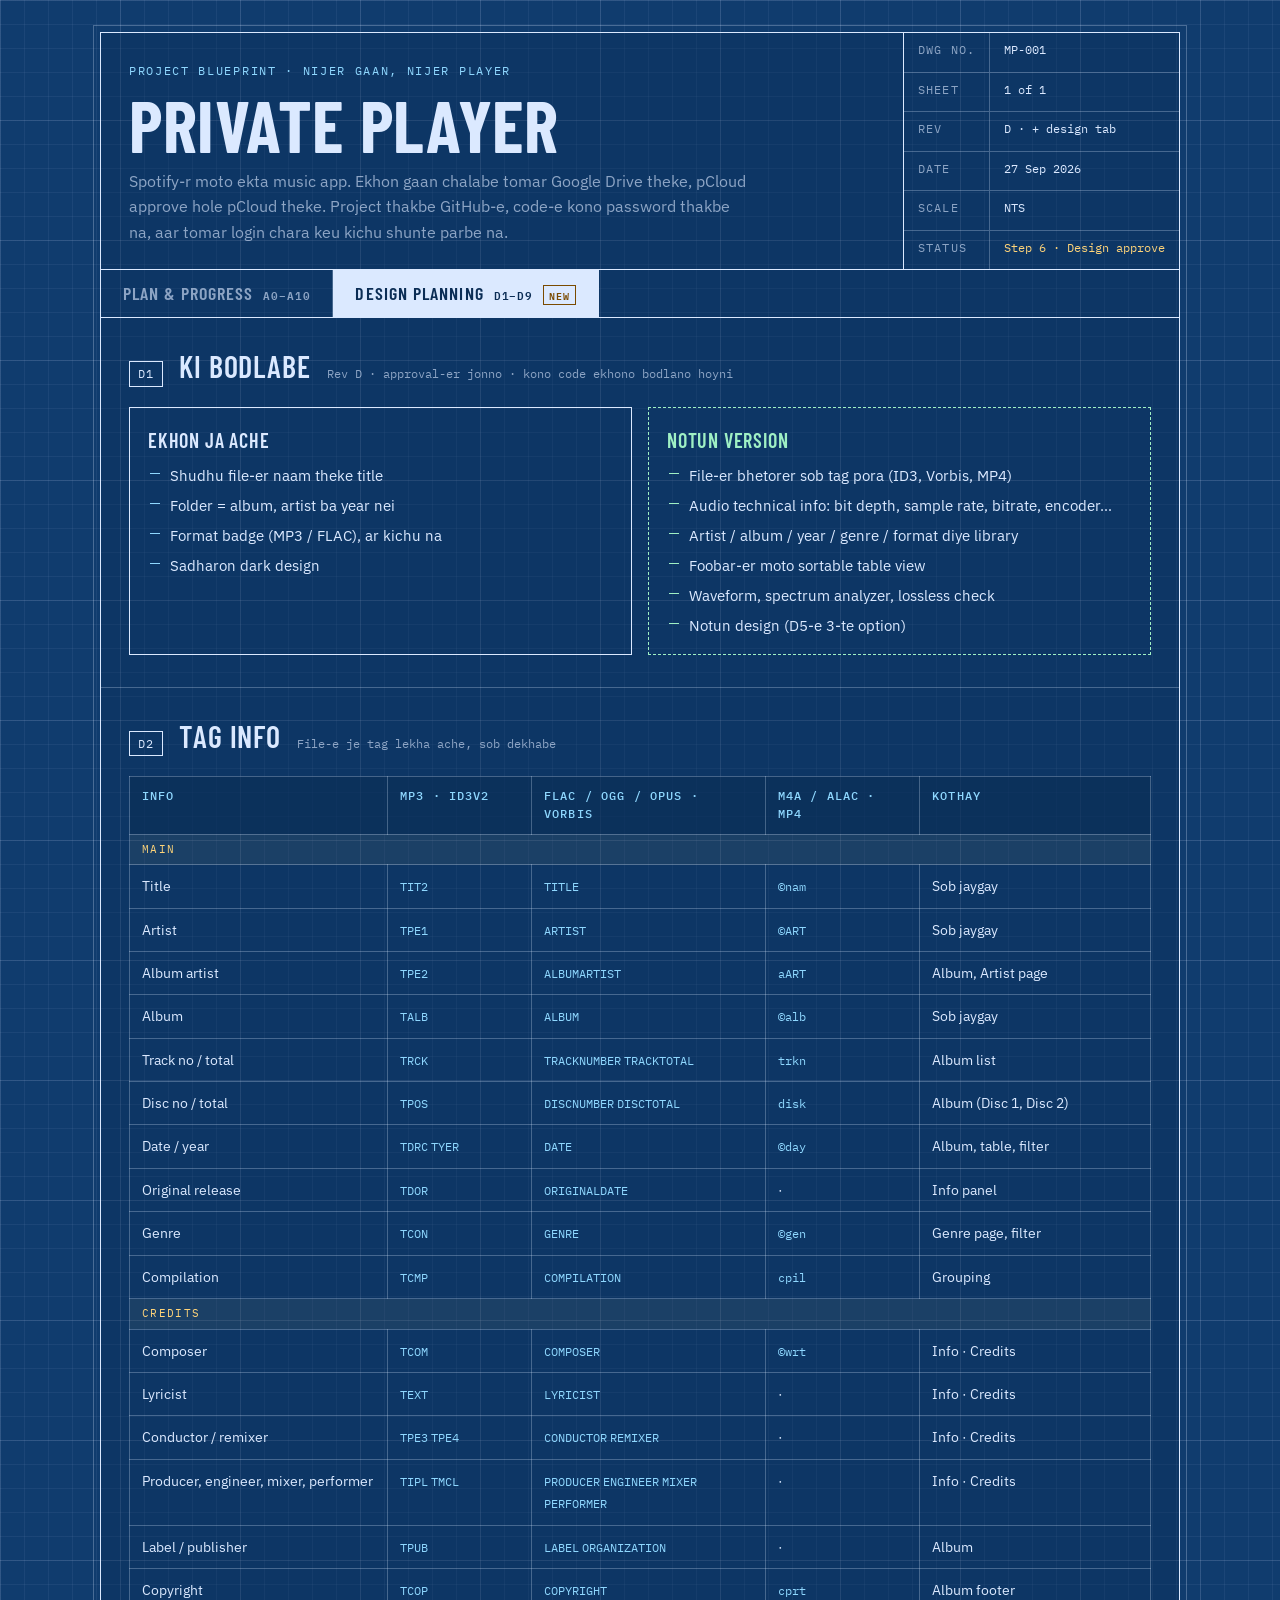
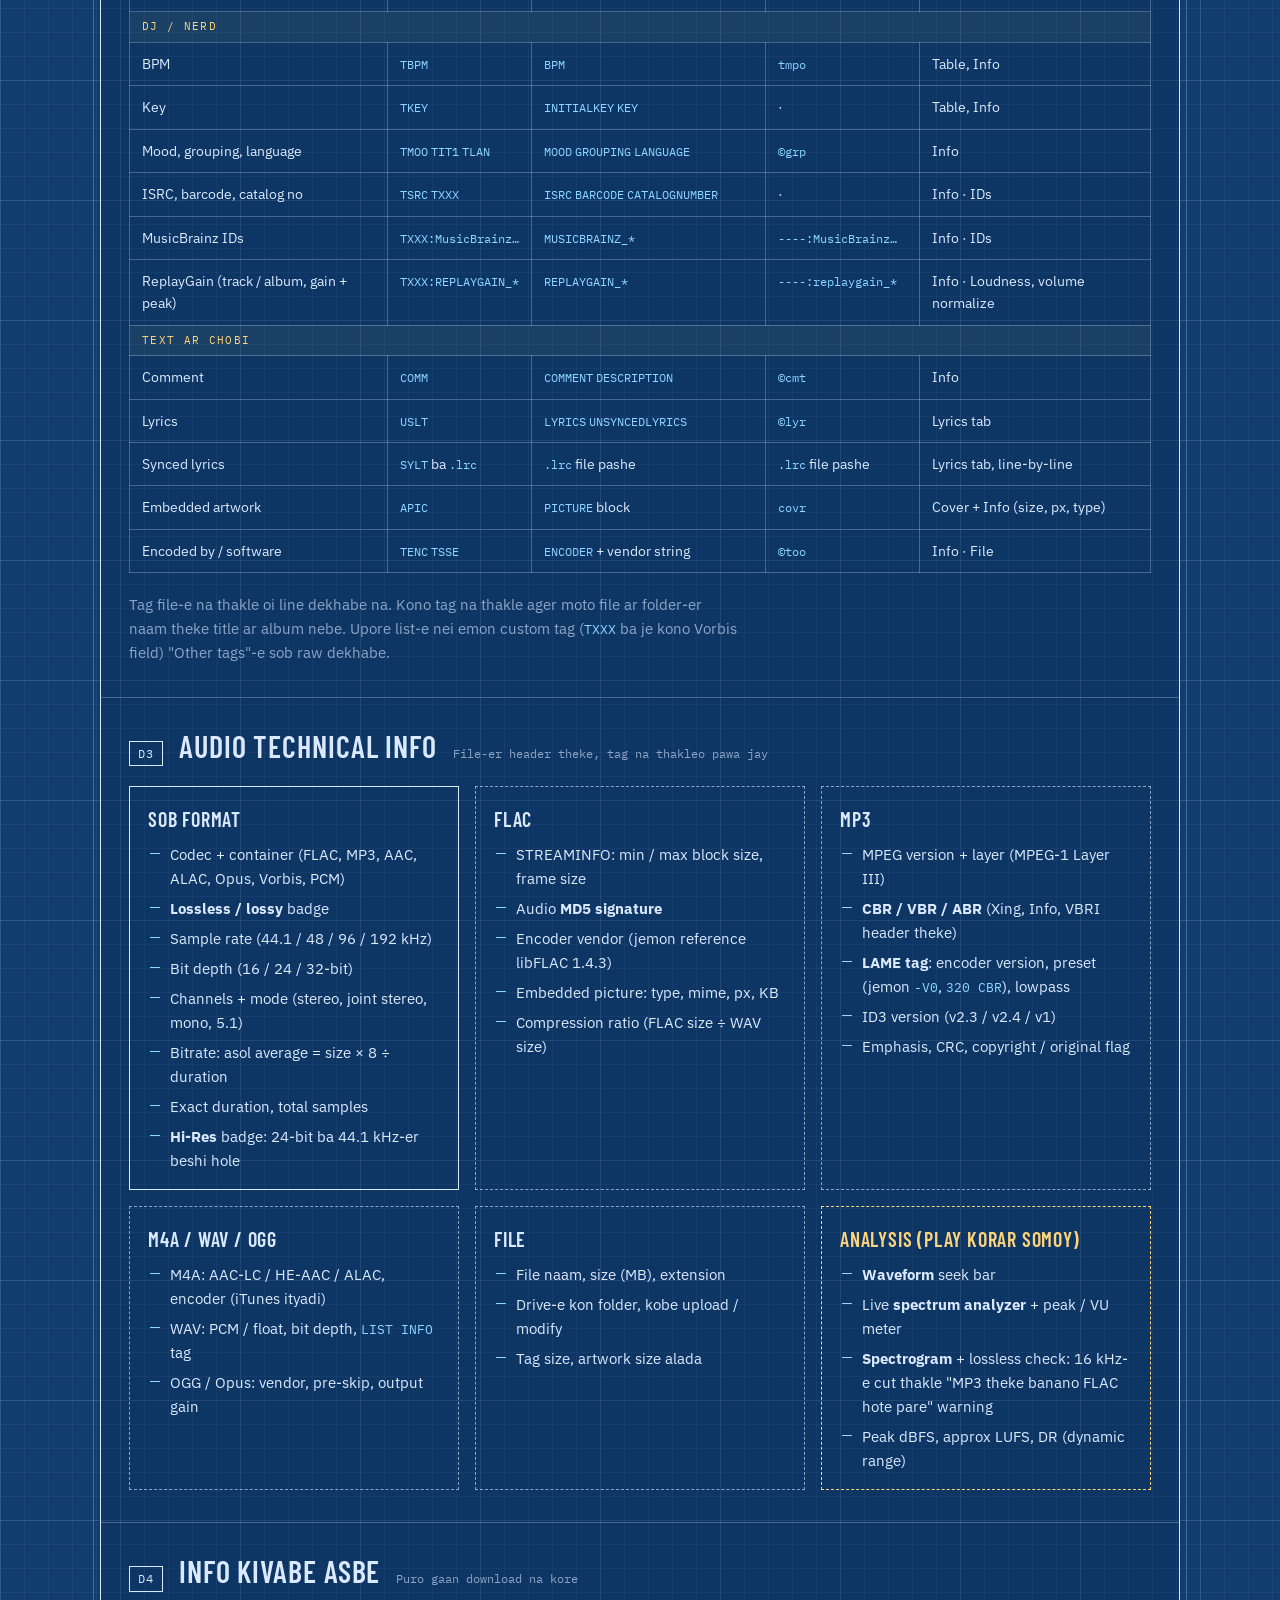
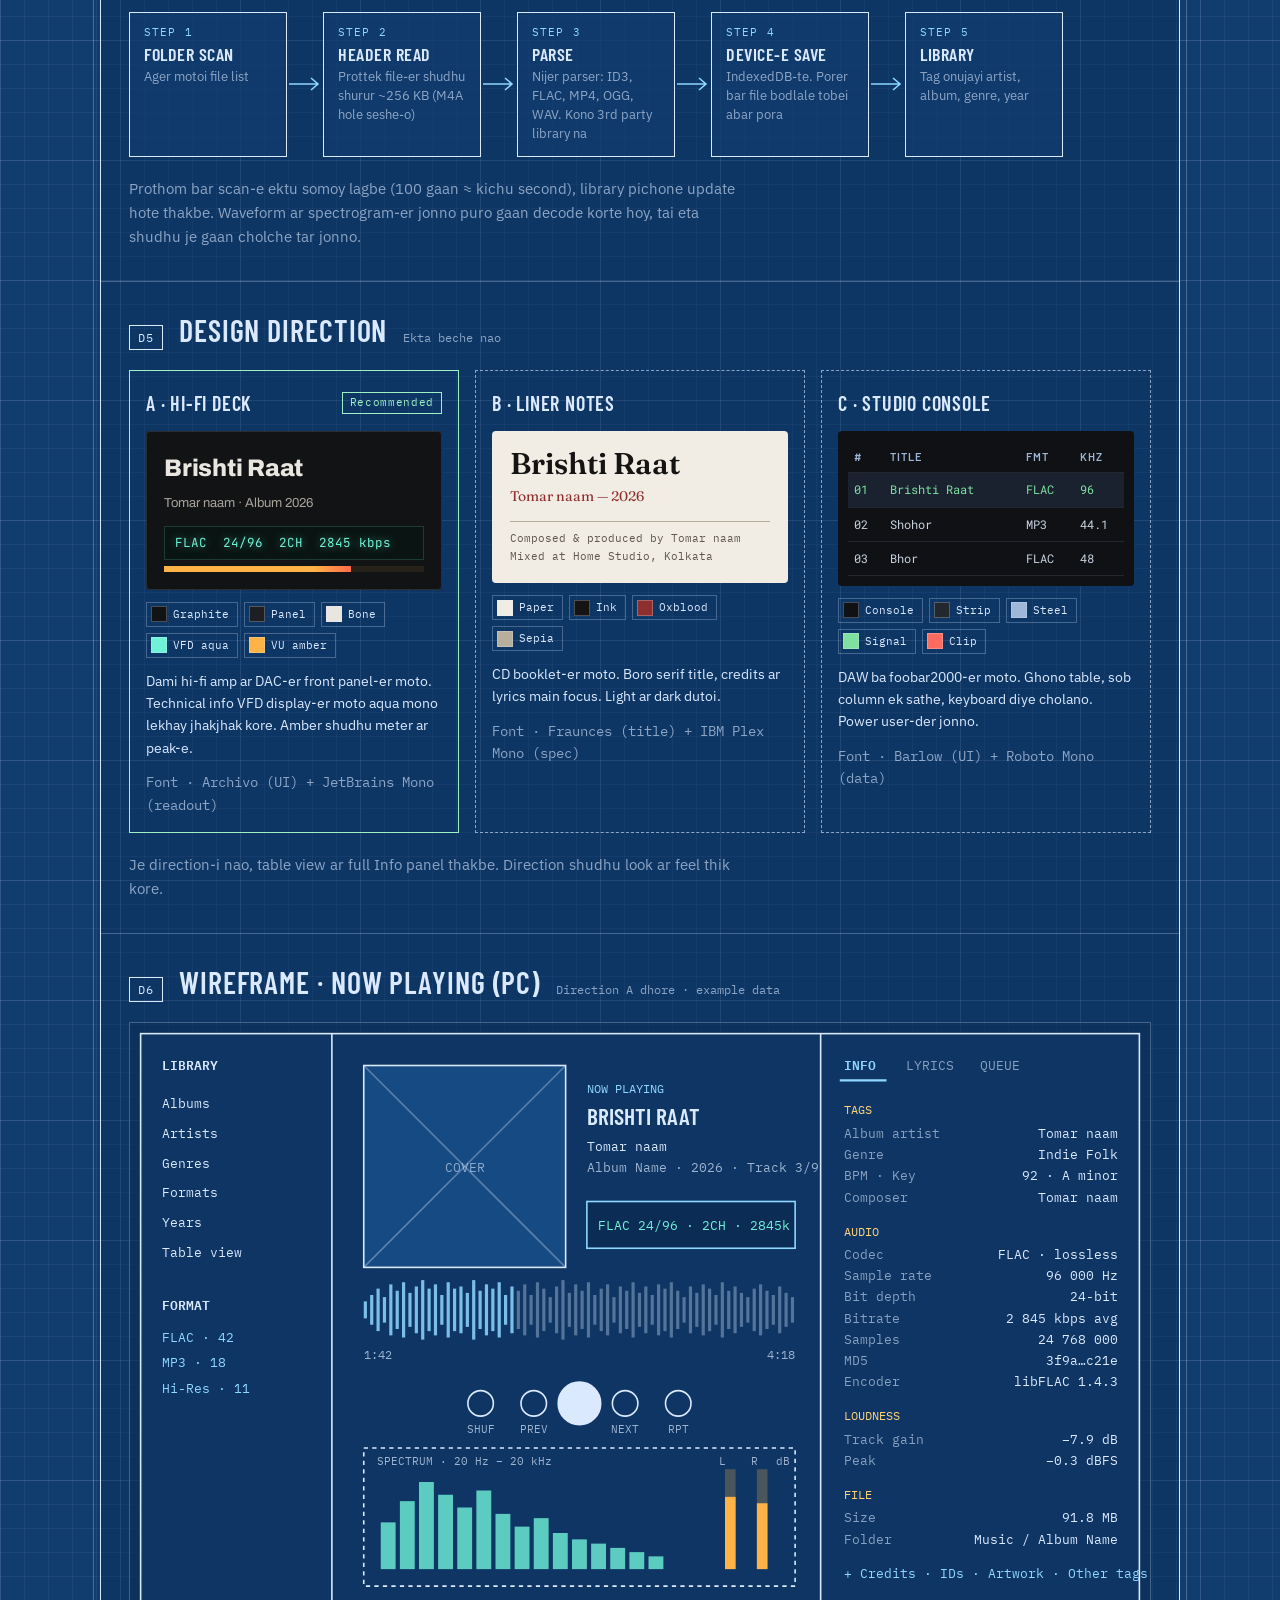
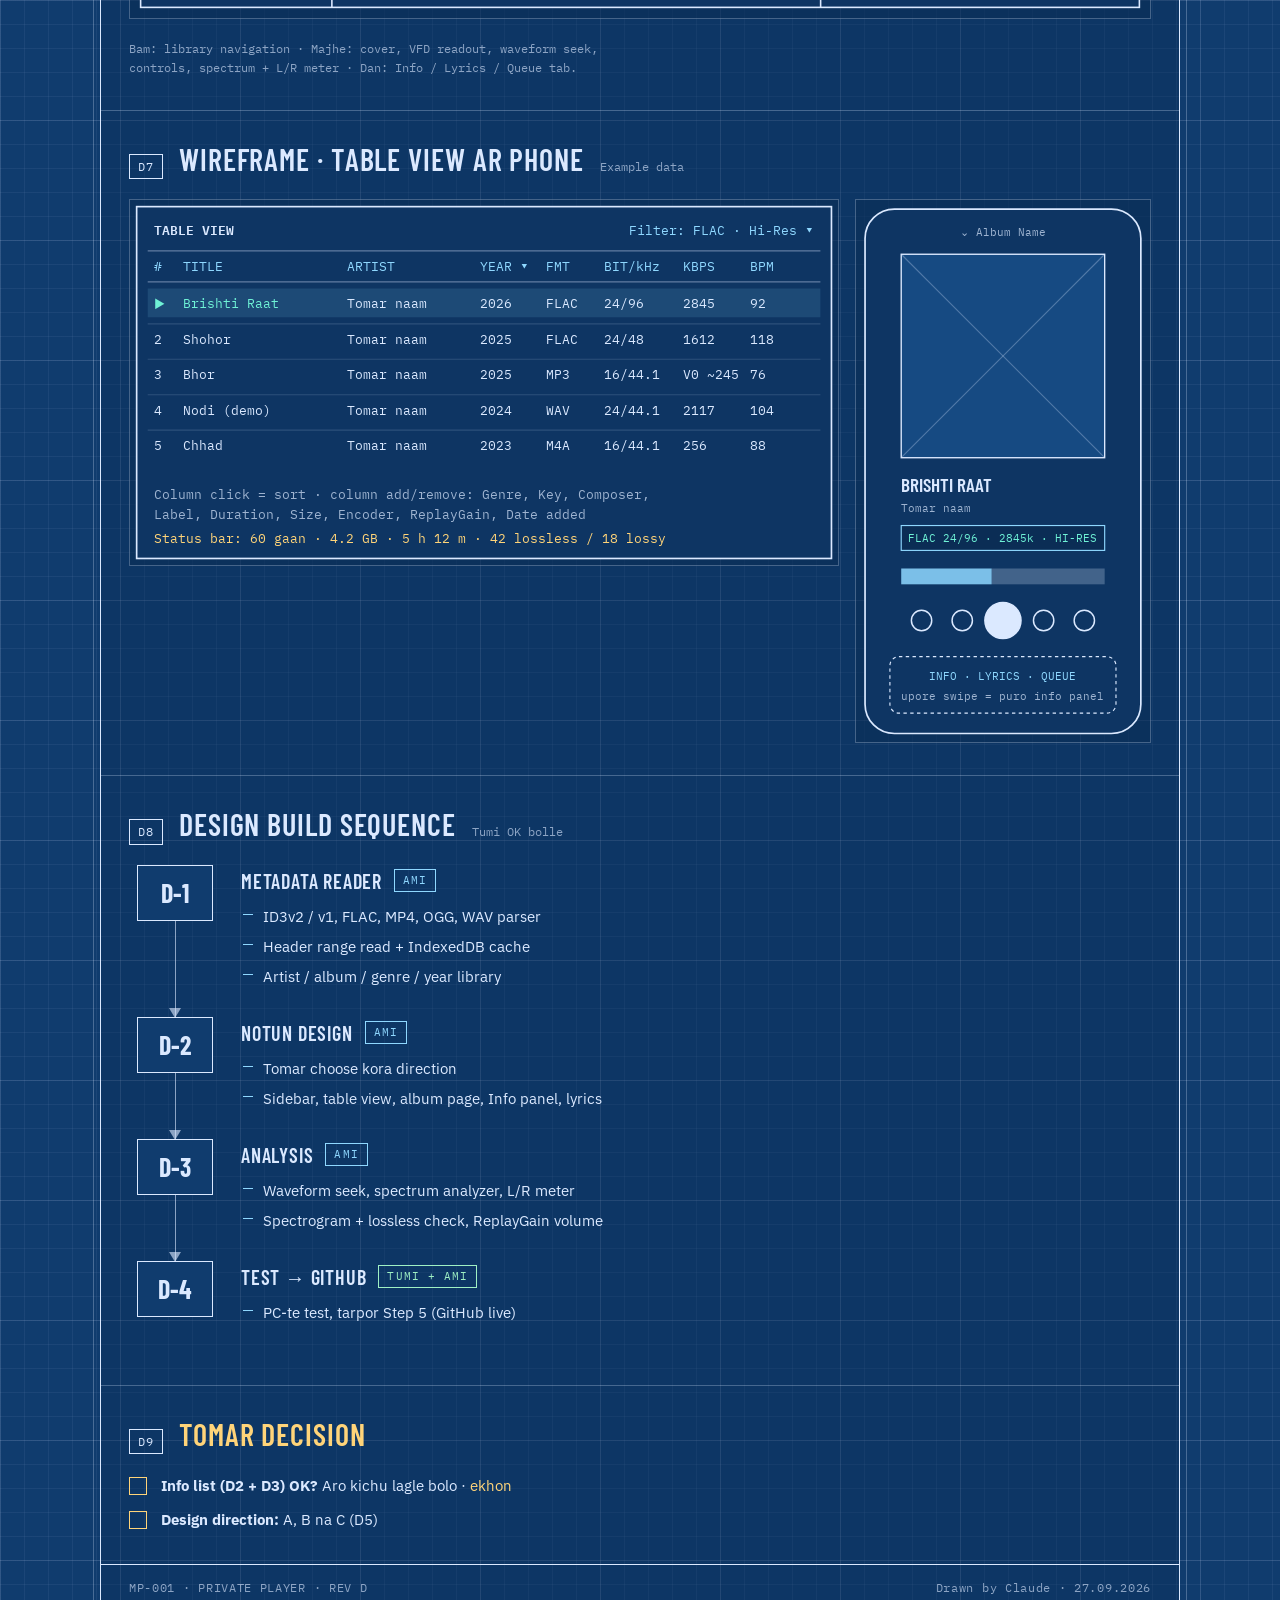
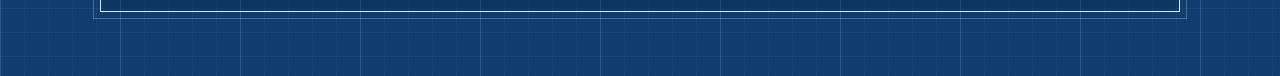
==== reports/blueprint.html @ fcf5dc30 "Blueprint: add design planning tab Co-Authored-By: Claude Opus 5.5 <noreply@anthropic.com>" ====
<!doctype html>
<html lang="bn">
<head>
<meta charset="utf-8">
<meta name="viewport" content="width=device-width, initial-scale=1">
<title>Private Player Blueprint</title>
<link rel="preconnect" href="https://fonts.googleapis.com">
<link rel="preconnect" href="https://fonts.gstatic.com" crossorigin>
<link rel="stylesheet" href="https://fonts.googleapis.com/css2?family=Barlow+Condensed:wght@500;600;700&family=IBM+Plex+Mono:wght@400;500;600&family=IBM+Plex+Sans:wght@400;500;600&family=Archivo:wght@500;700;800&family=JetBrains+Mono:wght@500&family=Fraunces:opsz,wght@9..144,600&family=Barlow:wght@500;600&family=Roboto+Mono:wght@500&display=swap">
<style>
  :root {
    color-scheme: dark;
    --paper: #103c6e;
    --paper-deep: #0b2d55;
    --paper-lift: #164a82;
    --line: #dbe9ff;
    --line-dim: rgba(219, 233, 255, .62);
    --line-faint: rgba(219, 233, 255, .28);
    --grid: rgba(219, 233, 255, .06);
    --grid-major: rgba(219, 233, 255, .11);
    --cyan: #8fd8ff;
    --amber: #ffd479;
    --coral: #ff9f8c;
    --mint: #9ff0c4;
    --display: "Barlow Condensed", "Arial Narrow", "Roboto Condensed", sans-serif;
    --body: "IBM Plex Sans", "Segoe UI", system-ui, sans-serif;
    --mono: "IBM Plex Mono", ui-monospace, "Cascadia Mono", Consolas, monospace;
  }
  * { box-sizing: border-box; }
  body {
    margin: 0;
    background-color: var(--paper);
    background-image:
      linear-gradient(var(--grid-major) 1px, transparent 1px),
      linear-gradient(90deg, var(--grid-major) 1px, transparent 1px),
      linear-gradient(var(--grid) 1px, transparent 1px),
      linear-gradient(90deg, var(--grid) 1px, transparent 1px);
    background-size: 120px 120px, 120px 120px, 24px 24px, 24px 24px;
    color: var(--line);
    font-family: var(--body);
    font-size: 15px;
    line-height: 1.6;
    padding-inline: 16px;
    padding-block: 32px 64px;
  }
  .sheet {
    max-width: 1080px;
    margin-inline: auto;
    border: 1.5px solid var(--line);
    outline: 1px solid var(--line-faint);
    outline-offset: 6px;
    background: rgba(11, 45, 85, .35);
  }
  /* ---------- title block ---------- */
  .head {
    display: grid;
    grid-template-columns: 1fr auto;
    border-bottom: 1.5px solid var(--line);
  }
  .head-main { padding: 28px 28px 24px; display: grid; gap: 10px; }
  .eyebrow {
    font-family: var(--mono);
    font-size: 12px;
    letter-spacing: .14em;
    text-transform: uppercase;
    color: var(--cyan);
  }
  h1 {
    font-family: var(--display);
    font-weight: 700;
    font-size: clamp(40px, 7vw, 72px);
    line-height: .95;
    letter-spacing: .01em;
    text-transform: uppercase;
    margin: 0;
    text-wrap: balance;
  }
  .lede { margin: 0; max-width: 62ch; color: var(--line-dim); font-size: 16px; }
  .tblock {
    border-left: 1.5px solid var(--line);
    font-family: var(--mono);
    font-size: 11.5px;
    display: grid;
    grid-template-columns: auto auto;
    align-content: stretch;
    min-width: 260px;
  }
  .tblock div { padding: 8px 14px; border-bottom: 1px solid var(--line-faint); }
  .tblock div:nth-child(odd) { color: var(--line-dim); letter-spacing: .1em; text-transform: uppercase; border-right: 1px solid var(--line-faint); }
  .tblock div:nth-last-child(-n+2) { border-bottom: 0; }
  @media (max-width: 720px) {
    .head { grid-template-columns: 1fr; }
    .tblock { border-left: 0; border-top: 1.5px solid var(--line); min-width: 0; }
  }

  /* ---------- sections ---------- */
  section { padding: 32px 28px; border-bottom: 1px solid var(--line-faint); display: grid; gap: 20px; }
  section:last-of-type { border-bottom: 0; }
  .sec-head { display: flex; flex-wrap: wrap; align-items: baseline; gap: 6px 16px; }
  .ref {
    font-family: var(--mono);
    font-size: 12px;
    border: 1px solid var(--line);
    padding: 2px 8px;
    letter-spacing: .08em;
  }
  h2 {
    font-family: var(--display);
    font-weight: 600;
    font-size: 30px;
    letter-spacing: .03em;
    text-transform: uppercase;
    margin: 0;
    line-height: 1.1;
  }
  .sec-note { font-family: var(--mono); font-size: 12px; color: var(--line-dim); }
  h3 {
    font-family: var(--display);
    font-weight: 600;
    font-size: 20px;
    letter-spacing: .04em;
    text-transform: uppercase;
    margin: 0;
  }
  p { margin: 0; max-width: 68ch; }
  .dim { color: var(--line-dim); }
  code, .mono { font-family: var(--mono); font-size: .88em; }
  code { color: var(--cyan); }

  .cols { display: grid; grid-template-columns: repeat(auto-fit, minmax(260px, 1fr)); gap: 16px; }
  .box {
    border: 1px dashed var(--line-dim);
    padding: 16px 18px;
    display: grid;
    gap: 8px;
    align-content: start;
  }
  .box.solid { border-style: solid; border-color: var(--line); }
  .box.amber { border-color: var(--amber); }
  .box.amber h3, .amber-t { color: var(--amber); }
  .box.coral { border-color: var(--coral); }
  .box.coral h3 { color: var(--coral); }
  .box.mint { border-color: var(--mint); }
  .box.mint h3 { color: var(--mint); }

  ul.ticks { list-style: none; margin: 0; padding: 0; display: grid; gap: 6px; }
  ul.ticks li { padding-left: 22px; position: relative; }
  ul.ticks li::before {
    content: "";
    position: absolute; left: 2px; top: .62em;
    width: 10px; height: 1.5px; background: var(--cyan);
  }
  ul.ticks.no li::before { background: var(--coral); }
  ul.ticks.yes li::before { background: var(--mint); }

  /* ---------- diagram ---------- */
  .diagram { overflow-x: auto; border: 1px solid var(--line-faint); background: rgba(11, 45, 85, .5); }
  .diagram svg { display: block; min-width: 860px; width: 100%; height: auto; }
  .diagram-caption { font-family: var(--mono); font-size: 12px; color: var(--line-dim); }

  /* ---------- flow (arrow chain) ---------- */
  .flow { list-style: none; margin: 0; padding: 0; display: flex; flex-wrap: wrap; align-items: stretch; gap: 10px 0; }
  .flow li { display: flex; align-items: stretch; }
  .step {
    border: 1px solid var(--line);
    padding: 12px 14px;
    width: 158px;
    display: grid;
    gap: 4px;
    align-content: start;
    background: rgba(16, 60, 110, .7);
  }
  .step .n { font-family: var(--mono); font-size: 11px; color: var(--cyan); letter-spacing: .1em; }
  .step b { font-family: var(--display); font-size: 18px; font-weight: 600; letter-spacing: .03em; text-transform: uppercase; line-height: 1.1; }
  .step span { font-size: 13px; color: var(--line-dim); line-height: 1.45; }
  .arrow { width: 36px; display: grid; place-items: center; flex: none; }
  .arrow svg { width: 32px; height: 14px; }
  @media (max-width: 560px) {
    .flow { flex-direction: column; }
    .flow li { flex-direction: column; align-items: stretch; }
    .step { width: 100%; }
    .arrow { width: 100%; height: 30px; }
    .arrow svg { transform: rotate(90deg); }
  }

  /* ---------- phases (vertical blueprint) ---------- */
  .phases { list-style: none; margin: 0; padding: 0; display: grid; gap: 0; }
  .phase { display: grid; grid-template-columns: 92px 1fr; gap: 0 20px; }
  .phase-rail { display: grid; grid-template-rows: auto 1fr; justify-items: center; }
  .phase-tag {
    font-family: var(--display); font-weight: 700; font-size: 26px;
    width: 76px; height: 56px; display: grid; place-items: center;
    border: 1.5px solid var(--line);
    background: var(--paper);
  }
  .phase-line { width: 0; border-left: 1.5px solid var(--line-dim); position: relative; min-height: 32px; }
  .phase-line::after {
    content: ""; position: absolute; bottom: -1px; left: -7px;
    border-left: 6.25px solid transparent; border-right: 6.25px solid transparent;
    border-top: 10px solid var(--line-dim);
  }
  .phase:last-child .phase-line { display: none; }
  .phase-body { padding-bottom: 28px; display: grid; gap: 8px; }
  .phase-top { display: flex; flex-wrap: wrap; align-items: center; gap: 8px 12px; }
  .who {
    font-family: var(--mono); font-size: 11px; letter-spacing: .1em; text-transform: uppercase;
    padding: 2px 8px; border: 1px solid currentColor;
  }
  .who.you { color: var(--amber); }
  .who.me { color: var(--cyan); }
  .who.both { color: var(--mint); }
  .time { font-family: var(--mono); font-size: 12px; color: var(--line-dim); }
  @media (max-width: 560px) {
    .phase { grid-template-columns: 60px 1fr; gap: 0 12px; }
    .phase-tag { width: 52px; height: 44px; font-size: 20px; }
  }

  /* ---------- tables ---------- */
  .table-wrap { overflow-x: auto; }
  table { border-collapse: collapse; width: 100%; min-width: 560px; font-size: 14px; }
  th, td { text-align: left; vertical-align: top; padding: 10px 12px; border: 1px solid var(--line-faint); }
  th { font-family: var(--mono); font-size: 11.5px; font-weight: 500; letter-spacing: .1em; text-transform: uppercase; color: var(--cyan); background: rgba(11, 45, 85, .6); }
  td:first-child { white-space: nowrap; }
  .pill { font-family: var(--mono); font-size: 11px; padding: 1px 7px; border: 1px solid currentColor; letter-spacing: .06em; white-space: nowrap; }
  .pill.good { color: var(--mint); }
  .pill.mid { color: var(--amber); }

  .filetree {
    font-family: var(--mono); font-size: 13px; line-height: 1.75;
    border: 1px solid var(--line-faint); padding: 14px 18px; margin: 0;
    overflow-x: auto; background: rgba(11, 45, 85, .5); white-space: pre;
  }
  .filetree .c { color: var(--line-dim); }

  .checklist { list-style: none; margin: 0; padding: 0; display: grid; gap: 10px; }
  .checklist li { display: grid; grid-template-columns: 22px 1fr; gap: 10px; align-items: start; }
  .checklist li::before { content: ""; width: 16px; height: 16px; border: 1.5px solid var(--amber); margin-top: 3px; }

  .foot {
    display: flex; flex-wrap: wrap; justify-content: space-between; gap: 8px 24px;
    padding: 14px 28px; border-top: 1.5px solid var(--line);
    font-family: var(--mono); font-size: 11.5px; color: var(--line-dim); letter-spacing: .06em;
  }
  @media (max-width: 560px) {
    section { padding: 26px 18px; }
    .head-main { padding: 22px 18px; }
    .foot { padding: 14px 18px; }
  }

  /* ---------- progress tracker ---------- */
  .tracker { list-style: none; margin: 0; padding: 0; border: 1px solid var(--line-faint); }
  .tracker li { display: grid; grid-template-columns: 128px 1fr auto; gap: 6px 16px; align-items: baseline; padding: 11px 14px; border-bottom: 1px solid var(--line-faint); }
  .tracker li:last-child { border-bottom: 0; }
  .tracker li.now { background: rgba(255, 212, 121, .08); outline: 1px solid var(--amber); outline-offset: -1px; }
  .tracker .what b { font-weight: 600; }
  .tracker .what span { display: block; font-size: 13px; color: var(--line-dim); }
  .tracker .when { font-family: var(--mono); font-size: 11.5px; color: var(--line-dim); white-space: nowrap; }
  .st { font-family: var(--mono); font-size: 11px; letter-spacing: .08em; text-transform: uppercase; padding: 2px 8px; border: 1px solid currentColor; justify-self: start; white-space: nowrap; }
  .st.done { color: var(--mint); }
  .st.now { color: var(--amber); }
  .st.wait { color: var(--cyan); }
  .st.plan { color: var(--line-dim); border-style: dashed; }
  .st.drop { color: var(--coral); }
  .tracker-sub { font-family: var(--display); font-size: 16px; font-weight: 600; letter-spacing: .08em; text-transform: uppercase; color: var(--line-dim); margin: 0; }
  @media (max-width: 560px) {
    .tracker li { grid-template-columns: 1fr auto; }
    .tracker .what { grid-column: 1 / -1; }
  }

  /* ---------- tabs ---------- */
  .tabs { display: flex; flex-wrap: wrap; border-bottom: 1.5px solid var(--line); }
  .tab { font-family: var(--display); font-weight: 600; font-size: 18px; letter-spacing: .06em; text-transform: uppercase; color: var(--line-dim); background: none; border: 0; border-right: 1px solid var(--line-faint); padding: 12px 22px; cursor: pointer; display: flex; gap: 10px; align-items: baseline; }
  .tab .mono { font-size: 11px; letter-spacing: .08em; }
  .tab[aria-selected="true"] { color: var(--paper-deep); background: var(--line); }
  .tab:focus-visible { outline: 2px solid var(--amber); outline-offset: -2px; }
  .tab .new { font-family: var(--mono); font-size: 10px; color: var(--amber); border: 1px solid var(--amber); padding: 0 5px; letter-spacing: .08em; }
  .tab[aria-selected="true"] .new { color: #7a4a00; border-color: #7a4a00; }
  /* ---------- design tab ---------- */
  table.spec td:first-child { white-space: normal; min-width: 150px; }
  table.spec code { font-size: 12px; white-space: nowrap; }
  table.spec tr.grp td { font-family: var(--mono); font-size: 11px; letter-spacing: .12em; text-transform: uppercase; color: var(--amber); background: rgba(255, 212, 121, .06); padding-block: 6px; }
  .dirs { display: grid; grid-template-columns: repeat(auto-fit, minmax(280px, 1fr)); gap: 16px; }
  .dir { border: 1px dashed var(--line-dim); padding: 16px; display: grid; gap: 12px; align-content: start; }
  .dir.rec { border: 1.5px solid var(--mint); }
  .dir-top { display: flex; justify-content: space-between; align-items: center; gap: 8px; flex-wrap: wrap; }
  .dir p { font-size: 14px; }
  .dir-sample { padding: 18px; min-height: 150px; display: grid; gap: 6px; align-content: center; border-radius: 4px; }
  .dir-a { background: #121315; color: #e9e6df; font-family: "Archivo", sans-serif; box-shadow: inset 0 0 0 1px #2a2d31; }
  .sa-title { font-weight: 800; font-size: 24px; letter-spacing: -.01em; }
  .sa-sub { font-size: 13px; color: #a8a49b; }
  .sa-vfd { font-family: "JetBrains Mono", monospace; font-size: 12.5px; color: #6ff2d6; background: #0a1412; border: 1px solid #1d3b35; padding: 6px 10px; text-shadow: 0 0 8px rgba(111, 242, 214, .55); margin-top: 6px; }
  .sa-meter { height: 6px; background: #26221a; } .sa-meter i { display: block; height: 100%; background: linear-gradient(90deg, #ffb347 80%, #ff6b4a); }
  .dir-b { background: #f1ede4; color: #151412; }
  .sb-title { font-family: "Fraunces", Georgia, serif; font-weight: 600; font-size: 30px; line-height: 1; }
  .sb-sub { font-family: "Fraunces", Georgia, serif; font-size: 14px; color: #8e2f2f; }
  .sb-credit { font-family: "IBM Plex Mono", monospace; font-size: 11px; color: #5d574c; line-height: 1.6; margin-top: 8px; border-top: 1px solid #b7ae9c; padding-top: 8px; }
  .dir-c { background: #0f1114; color: #c9d3e0; font-family: "Roboto Mono", monospace; font-size: 12px; gap: 0; padding: 10px; align-content: start; }
  .sc-row { display: grid; grid-template-columns: 28px 1fr 46px 38px; gap: 8px; padding: 7px 6px; border-bottom: 1px solid #23272e; }
  .sc-h { font-family: "Barlow", sans-serif; font-weight: 600; font-size: 11px; letter-spacing: .08em; text-transform: uppercase; color: #9fb7d8; }
  .sc-on { background: #1a2230; color: #7fe0a0; }
  .swatches { display: flex; flex-wrap: wrap; gap: 6px; }
  .swatches span { font-family: var(--mono); font-size: 10.5px; display: flex; align-items: center; gap: 6px; border: 1px solid var(--line-faint); padding: 3px 8px 3px 4px; }
  .swatches span::before { content: ""; width: 14px; height: 14px; background: var(--c); border: 1px solid var(--line-faint); }
  .wf-pair { display: grid; grid-template-columns: minmax(0, 2.4fr) minmax(0, 1fr); gap: 16px; align-items: start; }
  .wf-pair .diagram svg { min-width: 560px; }
  .wf-pair .phone svg { min-width: 0; max-width: 300px; margin-inline: auto; }
  @media (max-width: 760px) { .wf-pair { grid-template-columns: 1fr; } }
</style>
</head>
<body>

<main class="sheet">
  <header class="head">
    <div class="head-main">
      <div class="eyebrow">Project blueprint · Nijer gaan, nijer player</div>
      <h1>Private Player</h1>
      <p class="lede">Spotify-r moto ekta music app. Ekhon gaan chalabe tomar Google Drive theke, pCloud approve hole pCloud theke. Project thakbe GitHub-e, code-e kono password thakbe na, aar tomar login chara keu kichu shunte parbe na.</p>
    </div>
    <div class="tblock" aria-label="Drawing details">
      <div>Dwg no.</div><div>MP-001</div>
      <div>Sheet</div><div>1 of 1</div>
      <div>Rev</div><div>D · + design tab</div>
      <div>Date</div><div>27 Sep 2026</div>
      <div>Scale</div><div>NTS</div>
      <div>Status</div><div class="amber-t">Step 6 · Design approve</div>
    </div>
  </header>

  <nav class="tabs" role="tablist" aria-label="Report sections">
    <button class="tab" role="tab" id="tab-plan" aria-controls="panel-plan" aria-selected="true" data-tab="plan">Plan &amp; progress <span class="mono">A0–A10</span></button>
    <button class="tab" role="tab" id="tab-design" aria-controls="panel-design" aria-selected="false" data-tab="design">Design planning <span class="mono">D1–D9</span> <span class="new">NEW</span></button>
  </nav>

  <div class="panel" id="panel-plan" role="tabpanel" aria-labelledby="tab-plan">
  <!-- A0 PROGRESS -->
  <section>
    <div class="sec-head"><span class="ref">A0</span><h2>Progress tracker</h2><span class="sec-note">Ki holo, ki cholche, ki baki · last update 27 Sep 2026</span></div>
    <p class="tracker-sub">Hoye geche</p>
    <ul class="tracker">
      <li><span class="st done">Done</span><div class="what"><b>Idea ar plan</b><span>Spotify-r moto private player, prothom blueprint (Rev A, pCloud)</span></div><span class="when">27 Sep</span></li>
      <li><span class="st done">Done</span><div class="what"><b>Blueprint report</b><span>Tomar PC-te save: reports/blueprint.html</span></div><span class="when">27 Sep</span></li>
      <li><span class="st done">Done</span><div class="what"><b>Decision: ekhon Google Drive</b><span>pCloud approval-er jonno wait na kore Drive diye shuru</span></div><span class="when">27 Sep</span></li>
      <li><span class="st done">Done</span><div class="what"><b>Decision: project GitHub-e</b><span>App GitHub Pages-e live thakbe</span></div><span class="when">27 Sep</span></li>
      <li><span class="st done">Done</span><div class="what"><b>Step 1 · Google Client ID</b><span>Project "My Player", Web client, origin http://localhost:8080 · ID ending …or3d5 (notun project)</span></div><span class="when">27 Sep</span></li>
      <li><span class="st done">Done</span><div class="what"><b>Step 2 · Drive folder link</b><span>Folder ID …NDl33Wq, share setting Restricted (private)</span></div><span class="when">27 Sep</span></li>
      <li><span class="st done">Done</span><div class="what"><b>Step 3 · GitHub username</b><span>nucant · site hobe nucant.github.io</span></div><span class="when">27 Sep</span></li>
      <li><span class="st done">Built</span><div class="what"><b>P1–P3 · App toiri</b><span>Google login, Drive scan, album, search, player, shuffle/repeat, lock screen, phone install · git commit d4d41dd</span></div><span class="when">27 Sep</span></li>
      <li><span class="st done">Done</span><div class="what"><b>Step 4 · PC-te test</b><span>Login, library, play kaaj korche. Notun Client ID (…or3d5), Drive API on. Design pochondo hoyni</span></div><span class="when">27 Sep</span></li>
      <li><span class="st drop">Dropped</span><div class="what"><b>Apps Script version</b><span>Try korechilam, GitHub beche neyay bondho</span></div><span class="when">27 Sep</span></li>
    </ul>
    <p class="tracker-sub">Ekhon cholche</p>
    <ul class="tracker">
      <li class="now"><span class="st now">Tomar kaaj</span><div class="what"><b>Step 6 · Design + info plan approve</b><span>"Design planning" tab dekho: info list OK kina, ar design A / B / C</span></div><span class="when">Ekhon</span></li>
      <li><span class="st wait">Waiting</span><div class="what"><b>pCloud app approval</b><span>Request submit, pCloud-er uttorer opekkhay</span></div><span class="when">pCloud</span></li>
    </ul>
    <p class="tracker-sub">Porer dhap (ek ek kore)</p>
    <ul class="tracker">
                        <li><span class="st plan">Planned</span><div class="what"><b>D-1 · Metadata reader</b><span>Sob tag + audio technical info</span></div><span class="when">Ami</span></li>
      <li><span class="st plan">Planned</span><div class="what"><b>D-2 · Notun design</b><span>Beche newa direction, table view, Info panel</span></div><span class="when">Ami</span></li>
      <li><span class="st plan">Planned</span><div class="what"><b>D-3 · Analysis</b><span>Waveform, spectrum, spectrogram, lossless check</span></div><span class="when">Ami</span></li>
      <li><span class="st plan">Planned</span><div class="what"><b>Step 5 · GitHub repo + live</b><span>Repo banano, push, GitHub Pages on, Google-e nucant.github.io add, phone-e test</span></div><span class="when">Tumi + Ami</span></li>
      <li><span class="st plan">Planned</span><div class="what"><b>P5 · pCloud-e switch</b><span>Approval ashle</span></div><span class="when">Pore</span></li>
    </ul>
  </section>

  <!-- A1 BRIEF -->
  <section>
    <div class="sec-head"><span class="ref">A1</span><h2>Brief &amp; rules</h2></div>
    <div class="cols">
      <div class="box solid">
        <h3>Ki chai</h3>
        <ul class="ticks">
          <li>Nijer banano gaan phone ar PC-te shona</li>
          <li>Spotify-r moto shundor player</li>
          <li>Ekhon gaan Google Drive-e, pore pCloud-e</li>
          <li>Project GitHub-e, kintu keu gaan access korte parbe na</li>
        </ul>
      </div>
      <div class="box mint">
        <h3>Design rules</h3>
        <ul class="ticks yes">
          <li>Kono server nei, kono database nei</li>
          <li>App = shudhu HTML, CSS, JavaScript</li>
          <li>Tala (lock) = Google login (pore pCloud login)</li>
          <li>Gaan Drive theke sorasori device-e ashe</li>
          <li>Drive ar pCloud dutoi plug-in, setting bodlalei switch</li>
        </ul>
      </div>
      <div class="box coral">
        <h3>Ja kokhono hobe na</h3>
        <ul class="ticks no">
          <li>Gaan GitHub-e upload</li>
          <li>Password ba secret code-e likha</li>
          <li>Drive folder "Anyone with link" public kora</li>
          <li>Tomar Google password amar kache jawa</li>
        </ul>
      </div>
    </div>
  </section>

  <!-- A2 WHY CLIENT ID -->
  <section>
    <div class="sec-head"><span class="ref">A2</span><h2>Folder link dile hobe na keno?</h2></div>
    <div class="cols">
      <div class="box coral">
        <h3>Shudhu folder link</h3>
        <p>Folder private thakle Google kauke dhukte dey na, amar app-keo na. Link diye cholate hole folder-ta "Anyone with the link" korte hobe. Tokhon je keu link pele tomar sob gaan shunte parbe.</p>
      </div>
      <div class="box mint">
        <h3>Client ID diye</h3>
        <p>Folder private-i thake. App khulle Google login ashe, tumi login korle tobei gaan dekha jay. Client ID holo app-er porichoy-potro, Google-ke bole "ei app ta tomar". Eta secret na, code-e thakleo kono khoti nei.</p>
      </div>
    </div>
    <p class="dim">Client ID tomar nijer Google account theke banano, tai control-o tomar hate. Jokhon khushi Google Cloud theke bondho kore dite paro.</p>
  </section>

  <!-- A3 ARCHITECTURE -->
  <section>
    <div class="sec-head"><span class="ref">A3</span><h2>System diagram</h2><span class="sec-note">Ke kar sathe kotha bole</span></div>
    <div class="diagram" role="img" aria-label="Architecture: GitHub repo deploys to GitHub Pages, which sends app code to your device. The device logs into Google, gets a token, asks the Drive API for the song list and song files, and songs come directly from your Drive music folder to the device.">
      <svg viewBox="0 0 960 440" xmlns="http://www.w3.org/2000/svg">
        <defs>
          <marker id="ah" viewBox="0 0 10 10" refX="9" refY="5" markerWidth="9" markerHeight="9" orient="auto-start-reverse">
            <path d="M0,0 L10,5 L0,10 z" fill="#dbe9ff"/>
          </marker>
          <marker id="ahc" viewBox="0 0 10 10" refX="9" refY="5" markerWidth="9" markerHeight="9" orient="auto-start-reverse">
            <path d="M0,0 L10,5 L0,10 z" fill="#8fd8ff"/>
          </marker>
          <marker id="aha" viewBox="0 0 10 10" refX="9" refY="5" markerWidth="9" markerHeight="9" orient="auto-start-reverse">
            <path d="M0,0 L10,5 L0,10 z" fill="#ffd479"/>
          </marker>
        </defs>
        <g fill="none" stroke="#dbe9ff" stroke-width="1.5">
          <rect x="20" y="160" width="170" height="90" fill="#103c6e"/>
          <rect x="280" y="40" width="190" height="90" fill="#103c6e"/>
          <rect x="560" y="40" width="180" height="90" fill="#103c6e" stroke-dasharray="5 4"/>
          <rect x="280" y="290" width="190" height="90" fill="#103c6e" stroke="#ffd479"/>
          <rect x="560" y="160" width="180" height="90" fill="#103c6e" stroke="#ffd479"/>
          <rect x="800" y="160" width="140" height="90" fill="#103c6e" stroke="#ffd479"/>
          <rect x="266" y="146" width="686" height="248" stroke="#ffd479" stroke-opacity=".45" stroke-dasharray="2 5"/>
        </g>
        <g font-family="IBM Plex Mono, Consolas, monospace" font-size="11" fill="#ffd479" opacity=".85">
          <text x="946" y="386" text-anchor="end">Google-er ghor (tomar account)</text>
        </g>
        <g font-family="Barlow Condensed, Arial Narrow, sans-serif" font-weight="600" font-size="19" fill="#dbe9ff" text-anchor="middle" letter-spacing=".5">
          <text x="105" y="198">TOMAR PHONE / PC</text>
          <text x="375" y="78">PLAYER APP</text>
          <text x="650" y="78">GITHUB REPO</text>
          <text x="375" y="328" fill="#ffd479">GOOGLE LOGIN</text>
          <text x="650" y="198" fill="#ffd479">DRIVE API</text>
          <text x="870" y="198" fill="#ffd479">MUSIC FOLDER</text>
        </g>
        <g font-family="IBM Plex Mono, Consolas, monospace" font-size="11" fill="#dbe9ff" fill-opacity=".7" text-anchor="middle">
          <text x="105" y="218">browser / installed app</text>
          <text x="105" y="234">token thake ekhane</text>
          <text x="375" y="98">GitHub Pages</text>
          <text x="375" y="114">shudhu code, gaan nei</text>
          <text x="650" y="98">tomar project</text>
          <text x="650" y="114">kono secret nei</text>
          <text x="375" y="348">official Google page</text>
          <text x="375" y="364">password ekhanei dao</text>
          <text x="650" y="218">files.list</text>
          <text x="650" y="234">files.get (media)</text>
          <text x="870" y="218">Drive/Music</text>
          <text x="870" y="234">private folder</text>
        </g>
        <g fill="none" stroke-width="1.5">
          <line x1="558" y1="85" x2="474" y2="85" stroke="#dbe9ff" stroke-dasharray="5 4" marker-end="url(#ah)"/>
          <line x1="280" y1="112" x2="194" y2="172" stroke="#dbe9ff" marker-end="url(#ah)"/>
          <line x1="190" y1="226" x2="277" y2="303" stroke="#ffd479" marker-end="url(#aha)"/>
          <line x1="280" y1="332" x2="178" y2="254" stroke="#ffd479" marker-end="url(#aha)"/>
          <line x1="192" y1="190" x2="556" y2="190" stroke="#8fd8ff" marker-end="url(#ahc)"/>
          <line x1="558" y1="222" x2="194" y2="222" stroke="#8fd8ff" marker-end="url(#ahc)"/>
          <line x1="742" y1="205" x2="797" y2="205" stroke="#ffd479" marker-start="url(#aha)" marker-end="url(#aha)"/>
          <path d="M870,252 L870,418 L105,418 L105,254" stroke="#9ff0c4" stroke-width="2" stroke-dasharray="7 5" marker-end="url(#ah)"/>
        </g>
        <g font-family="IBM Plex Mono, Consolas, monospace" font-size="11.5">
          <text x="516" y="76" fill="#dbe9ff" text-anchor="middle">auto deploy</text>
          <text x="196" y="128" fill="#dbe9ff">0 · app load</text>
          <text x="248" y="258" fill="#ffd479">1 · login</text>
          <text x="150" y="300" fill="#ffd479">2 · token</text>
          <text x="374" y="182" fill="#8fd8ff" text-anchor="middle">3 · gaaner list chao</text>
          <text x="374" y="240" fill="#8fd8ff" text-anchor="middle">4 · gaaner file chao</text>
          <text x="488" y="410" fill="#9ff0c4" text-anchor="middle">5 · gaan sorasori Google Drive theke tomar device-e ashe</text>
        </g>
      </svg>
    </div>
    <p class="diagram-caption">Holud = Google-er bhetore (tomar account). Sobuj dashed = ashol audio. GitHub kokhono gaan chhoy na. pCloud approve hole holud ongsho-ta shudhu pCloud diye bodle jabe.</p>
  </section>

  <!-- A4 USER FLOW -->
  <section>
    <div class="sec-head"><span class="ref">A4</span><h2>Tumi ki dekhbe</h2><span class="sec-note">App khola theke gaan shona porjonto</span></div>
    <ol class="flow">
      <li><div class="step"><span class="n">STEP 1</span><b>App kholo</b><span>GitHub Pages link ba home screen icon</span></div><span class="arrow" aria-hidden="true"><svg viewBox="0 0 32 14"><path d="M0 7h28M22 1l7 6-7 6" fill="none" stroke="#8fd8ff" stroke-width="1.6"/></svg></span></li>
      <li><div class="step"><span class="n">STEP 2</span><b>Login screen</b><span>"Google diye login" button, ar kichu na</span></div><span class="arrow" aria-hidden="true"><svg viewBox="0 0 32 14"><path d="M0 7h28M22 1l7 6-7 6" fill="none" stroke="#8fd8ff" stroke-width="1.6"/></svg></span></li>
      <li><div class="step"><span class="n">STEP 3</span><b>Google popup</b><span>Tomar account select koro, "Allow" dao</span></div><span class="arrow" aria-hidden="true"><svg viewBox="0 0 32 14"><path d="M0 7h28M22 1l7 6-7 6" fill="none" stroke="#8fd8ff" stroke-width="1.6"/></svg></span></li>
      <li><div class="step"><span class="n">STEP 4</span><b>Library</b><span>Folder = album. Sob gaan list hoye jay</span></div><span class="arrow" aria-hidden="true"><svg viewBox="0 0 32 14"><path d="M0 7h28M22 1l7 6-7 6" fill="none" stroke="#8fd8ff" stroke-width="1.6"/></svg></span></li>
      <li><div class="step"><span class="n">STEP 5</span><b>Play</b><span>Tap korlei shuru. Mini player niche thake</span></div><span class="arrow" aria-hidden="true"><svg viewBox="0 0 32 14"><path d="M0 7h28M22 1l7 6-7 6" fill="none" stroke="#8fd8ff" stroke-width="1.6"/></svg></span></li>
      <li><div class="step"><span class="n">STEP 6</span><b>Lock screen</b><span>Phone lock-eo gaan chole, headphone button kaaj kore</span></div></li>
    </ol>
    <p class="dim">Porer bar theke Google shudhu account confirm korte bolbe, password abar lagbe na.</p>
  </section>

  <!-- A5 SECURITY -->
  <section>
    <div class="sec-head"><span class="ref">A5</span><h2>Security</h2><span class="sec-note">Ke ki pabe</span></div>
    <div class="table-wrap">
      <table>
        <thead><tr><th>Ke</th><th>Ki korte parbe</th><th>Result</th></tr></thead>
        <tbody>
          <tr><td>Keu site-er link pelo</td><td>Shudhu login screen dekhbe. Tomar Google account chara aage jete parbe na.</td><td><span class="pill good">Safe</span></td></tr>
          <tr><td>Keu GitHub-e code porlo</td><td>Shudhu player-er design ar logic. Kono gaan, password, token nei.</td><td><span class="pill good">Safe</span></td></tr>
          <tr><td>Onno keu nijer Google diye login korlo</td><td>App "Testing" mode-e, shudhu tomar add kora email login korte pare. Oder Drive-e tomar gaan nei-o.</td><td><span class="pill good">Safe</span></td></tr>
          <tr><td>Phone haralo</td><td>myaccount.google.com/permissions theke app-er access remove koro. App-e Logout button-o thakbe.</td><td><span class="pill mid">Tumi remove korbe</span></td></tr>
        </tbody>
      </table>
    </div>
    <p class="dim">App shudhu <b>read-only</b> permission chaibe. Drive-e kichu bodlate ba delete korte parbe na.</p>
  </section>

  <!-- A6 HOSTING -->
  <section>
    <div class="sec-head"><span class="ref">A6</span><h2>GitHub hosting</h2><span class="sec-note">App-ta kothay thakbe</span></div>
    <div class="table-wrap">
      <table>
        <thead><tr><th>Option</th><th>Kivabe</th><th>Code ke dekhbe</th><th>Khoroch</th></tr></thead>
        <tbody>
          <tr><td><b>A · Recommended</b></td><td>GitHub <b>public</b> repo + GitHub Pages. Push korlei site update. Link: <code>username.github.io/my-player</code></td><td>Sobai (kintu secret nei, gaan safe)</td><td><span class="pill good">Free</span></td></tr>
          <tr><td>B</td><td>GitHub <b>private</b> repo + Cloudflare Pages</td><td>Shudhu tumi</td><td><span class="pill good">Free</span></td></tr>
          <tr><td>C</td><td>GitHub Pro, private repo + GitHub Pages</td><td>Shudhu tumi</td><td><span class="pill mid">$4 / mash</span></td></tr>
        </tbody>
      </table>
    </div>
    <p class="dim">Je option-i nao, gaan sobsomoy Google login-er pichone. Option shudhu thik kore code ke dekhte parbe. Site-er link-ta Google Client ID-er "Authorized JavaScript origins"-e boshate hobe.</p>
  </section>

  <!-- A7 FEATURES -->
  <section>
    <div class="sec-head"><span class="ref">A7</span><h2>Features</h2></div>
    <div class="cols">
      <div class="box solid">
        <h3>Version 1</h3>
        <ul class="ticks">
          <li>Google login / logout</li>
          <li>Library: folder = album, sub-folder support</li>
          <li>Play, pause, next, previous, seek bar</li>
          <li>Shuffle, repeat, queue</li>
          <li>Search (gaan ba album-er naam)</li>
          <li>Full-screen "Now Playing" + mini player</li>
          <li>Lock screen ar headphone control</li>
          <li>Phone-e app hisebe install (PWA)</li>
          <li>Dark, Spotify-style design</li>
        </ul>
      </div>
      <div class="box">
        <h3>Pore jog kora jabe</h3>
        <ul class="ticks">
          <li><b>pCloud source</b>, approve hole</li>
          <li>Album art: folder-e <code>cover.jpg</code> rakhlei</li>
          <li>Playlist</li>
          <li>Lyrics: gaaner pashe <code>.lrc</code> file</li>
          <li>Favourite gaan offline-e save</li>
        </ul>
      </div>
    </div>
  </section>

  <!-- A8 BUILD PHASES -->
  <section>
    <div class="sec-head"><span class="ref">A8</span><h2>Build sequence</h2><span class="sec-note">Eta shesh hole tarpor oita</span></div>
    <ol class="phases">
      <li class="phase">
        <div class="phase-rail"><div class="phase-tag">P0</div><div class="phase-line"></div></div>
        <div class="phase-body">
          <div class="phase-top"><h3>Setup</h3><span class="who you">Tumi</span><span class="time">~15 min</span></div>
          <ul class="ticks">
            <li>Google Drive-e gaaner folder, album onujayi sub-folder, tar <b>link</b></li>
            <li>Google Cloud-e project, Drive API on, <b>Client ID</b> nao</li>
            <li>GitHub account, username amake bolo</li>
            <li>pCloud app request submit (parallel-e cholbe)</li>
          </ul>
        </div>
      </li>
      <li class="phase">
        <div class="phase-rail"><div class="phase-tag">P1</div><div class="phase-line"></div></div>
        <div class="phase-body">
          <div class="phase-top"><h3>Login + Library</h3><span class="who me">Ami</span></div>
          <ul class="ticks">
            <li>Google login (read-only), token device-e</li>
            <li>Folder scan, shudhu audio file rakha</li>
            <li>Folder theke album ar track list</li>
          </ul>
        </div>
      </li>
      <li class="phase">
        <div class="phase-rail"><div class="phase-tag">P2</div><div class="phase-line"></div></div>
        <div class="phase-body">
          <div class="phase-top"><h3>Player engine</h3><span class="who me">Ami</span></div>
          <ul class="ticks">
            <li>Drive theke gaan ene play, porer gaan aage theke load</li>
            <li>Queue, shuffle, repeat, next / previous</li>
            <li>Lock screen, headphone, notification control</li>
          </ul>
        </div>
      </li>
      <li class="phase">
        <div class="phase-rail"><div class="phase-tag">P3</div><div class="phase-line"></div></div>
        <div class="phase-body">
          <div class="phase-top"><h3>Spotify-style UI + PWA</h3><span class="who me">Ami</span></div>
          <ul class="ticks">
            <li>Home, album page, search, now playing, mini player</li>
            <li>App icon, phone-e "Add to Home Screen"</li>
          </ul>
        </div>
      </li>
      <li class="phase">
        <div class="phase-rail"><div class="phase-tag">P4</div><div class="phase-line"></div></div>
        <div class="phase-body">
          <div class="phase-top"><h3>GitHub-e live</h3><span class="who both">Tumi + Ami</span></div>
          <ul class="ticks">
            <li>Ami git repo ready kori, tumi GitHub-e push koro (ami command diye debo)</li>
            <li>GitHub Pages on</li>
            <li>Site-er link Google Client ID-e boshao</li>
            <li>Phone-e khule login, install, gaan test</li>
          </ul>
        </div>
      </li>
      <li class="phase">
        <div class="phase-rail"><div class="phase-tag">P5</div><div class="phase-line"></div></div>
        <div class="phase-body">
          <div class="phase-top"><h3>pCloud-e switch</h3><span class="who both">Pore</span></div>
          <ul class="ticks">
            <li>pCloud approve hole Client ID boshano, source = pCloud</li>
            <li>Gaan pCloud-e thakbe, Drive theke delete korte paro</li>
          </ul>
        </div>
      </li>
    </ol>
  </section>

  <!-- A9 TECH -->
  <section>
    <div class="sec-head"><span class="ref">A9</span><h2>Technical detail</h2></div>
    <div class="cols">
      <div class="table-wrap">
        <table style="min-width: 0">
          <thead><tr><th>Google call</th><th>Kaaj</th></tr></thead>
          <tbody>
            <tr><td><code>Google Identity</code></td><td>Login popup, token dey</td></tr>
            <tr><td><code>drive.readonly</code></td><td>Permission: shudhu pora</td></tr>
            <tr><td><code>files.list</code></td><td>Folder-er bhetorer sob gaan</td></tr>
            <tr><td><code>files.get ?alt=media</code></td><td>Gaaner file</td></tr>
          </tbody>
        </table>
      </div>
      <pre class="filetree">my-player/
├─ index.html           <span class="c"># app-er shell</span>
├─ style.css            <span class="c"># Spotify-style design</span>
├─ config.js            <span class="c"># Client ID + folder (secret na)</span>
├─ sources/
│  ├─ gdrive.js         <span class="c"># Google login + Drive</span>
│  └─ pcloud.js         <span class="c"># pore</span>
├─ library.js           <span class="c"># folder → album → track</span>
├─ player.js            <span class="c"># audio, queue, lock screen</span>
├─ ui.js                <span class="c"># screen gulo</span>
├─ manifest.webmanifest <span class="c"># phone install</span>
├─ sw.js                <span class="c"># service worker</span>
└─ README.md            <span class="c"># setup guide</span></pre>
    </div>
    <p class="dim">Kono framework ba build step nei. File gulo jemon ache temon-i GitHub Pages-e cholbe. PC-te test korar jonno <code>localhost:8080</code>-o thakbe.</p>
  </section>

  <!-- A10 NEEDS -->
  <section>
    <div class="sec-head"><span class="ref">A10</span><h2 class="amber-t">Tomar kach theke lagbe</h2></div>
    <p class="dim">Ek ek kore chaibo. Ekta pele tarpor porer ta.</p>
    <ul class="checklist">
      <li><span><b>Step 1 · Google Client ID</b> · <span style="color:var(--mint)">pawa geche ✓</span></span></li>
      <li><span><b>Step 2 · Drive folder link</b> · <span style="color:var(--mint)">pawa geche ✓</span></span></li>
      <li><span><b>Step 3 · GitHub username</b> · <span style="color:var(--mint)">pawa geche ✓</span></span></li>
      <li><span><b>Step 4 · PC-te test</b> · <span style="color:var(--mint)">kaaj korche ✓</span></span></li>
      <li><span><b>Step 6 · Design + info approve</b> · <span class="amber-t">ekhon</span> (Design planning tab)</span></li>
      <li><span><b>Step 5 · GitHub repo</b></span></li>
    </ul>
  </section>

  </div>

  <div class="panel" id="panel-design" role="tabpanel" aria-labelledby="tab-design" hidden>

  <!-- D1 SUMMARY -->
  <section>
    <div class="sec-head"><span class="ref">D1</span><h2>Ki bodlabe</h2><span class="sec-note">Rev D · approval-er jonno · kono code ekhono bodlano hoyni</span></div>
    <div class="cols">
      <div class="box solid">
        <h3>Ekhon ja ache</h3>
        <ul class="ticks">
          <li>Shudhu file-er naam theke title</li>
          <li>Folder = album, artist ba year nei</li>
          <li>Format badge (MP3 / FLAC), ar kichu na</li>
          <li>Sadharon dark design</li>
        </ul>
      </div>
      <div class="box mint">
        <h3>Notun version</h3>
        <ul class="ticks yes">
          <li>File-er bhetorer sob tag pora (ID3, Vorbis, MP4)</li>
          <li>Audio technical info: bit depth, sample rate, bitrate, encoder…</li>
          <li>Artist / album / year / genre / format diye library</li>
          <li>Foobar-er moto sortable table view</li>
          <li>Waveform, spectrum analyzer, lossless check</li>
          <li>Notun design (D5-e 3-te option)</li>
        </ul>
      </div>
    </div>
  </section>

  <!-- D2 TAGS -->
  <section>
    <div class="sec-head"><span class="ref">D2</span><h2>Tag info</h2><span class="sec-note">File-e je tag lekha ache, sob dekhabe</span></div>
    <div class="table-wrap">
      <table class="spec">
        <thead><tr><th>Info</th><th>MP3 · ID3v2</th><th>FLAC / OGG / Opus · Vorbis</th><th>M4A / ALAC · MP4</th><th>Kothay</th></tr></thead>
        <tbody>
          <tr class="grp"><td colspan="5">Main</td></tr>
          <tr><td>Title</td><td><code>TIT2</code></td><td><code>TITLE</code></td><td><code>©nam</code></td><td>Sob jaygay</td></tr>
          <tr><td>Artist</td><td><code>TPE1</code></td><td><code>ARTIST</code></td><td><code>©ART</code></td><td>Sob jaygay</td></tr>
          <tr><td>Album artist</td><td><code>TPE2</code></td><td><code>ALBUMARTIST</code></td><td><code>aART</code></td><td>Album, Artist page</td></tr>
          <tr><td>Album</td><td><code>TALB</code></td><td><code>ALBUM</code></td><td><code>©alb</code></td><td>Sob jaygay</td></tr>
          <tr><td>Track no / total</td><td><code>TRCK</code></td><td><code>TRACKNUMBER</code> <code>TRACKTOTAL</code></td><td><code>trkn</code></td><td>Album list</td></tr>
          <tr><td>Disc no / total</td><td><code>TPOS</code></td><td><code>DISCNUMBER</code> <code>DISCTOTAL</code></td><td><code>disk</code></td><td>Album (Disc 1, Disc 2)</td></tr>
          <tr><td>Date / year</td><td><code>TDRC</code> <code>TYER</code></td><td><code>DATE</code></td><td><code>©day</code></td><td>Album, table, filter</td></tr>
          <tr><td>Original release</td><td><code>TDOR</code></td><td><code>ORIGINALDATE</code></td><td>·</td><td>Info panel</td></tr>
          <tr><td>Genre</td><td><code>TCON</code></td><td><code>GENRE</code></td><td><code>©gen</code></td><td>Genre page, filter</td></tr>
          <tr><td>Compilation</td><td><code>TCMP</code></td><td><code>COMPILATION</code></td><td><code>cpil</code></td><td>Grouping</td></tr>
          <tr class="grp"><td colspan="5">Credits</td></tr>
          <tr><td>Composer</td><td><code>TCOM</code></td><td><code>COMPOSER</code></td><td><code>©wrt</code></td><td>Info · Credits</td></tr>
          <tr><td>Lyricist</td><td><code>TEXT</code></td><td><code>LYRICIST</code></td><td>·</td><td>Info · Credits</td></tr>
          <tr><td>Conductor / remixer</td><td><code>TPE3</code> <code>TPE4</code></td><td><code>CONDUCTOR</code> <code>REMIXER</code></td><td>·</td><td>Info · Credits</td></tr>
          <tr><td>Producer, engineer, mixer, performer</td><td><code>TIPL</code> <code>TMCL</code></td><td><code>PRODUCER</code> <code>ENGINEER</code> <code>MIXER</code> <code>PERFORMER</code></td><td>·</td><td>Info · Credits</td></tr>
          <tr><td>Label / publisher</td><td><code>TPUB</code></td><td><code>LABEL</code> <code>ORGANIZATION</code></td><td>·</td><td>Album</td></tr>
          <tr><td>Copyright</td><td><code>TCOP</code></td><td><code>COPYRIGHT</code></td><td><code>cprt</code></td><td>Album footer</td></tr>
          <tr class="grp"><td colspan="5">DJ / nerd</td></tr>
          <tr><td>BPM</td><td><code>TBPM</code></td><td><code>BPM</code></td><td><code>tmpo</code></td><td>Table, Info</td></tr>
          <tr><td>Key</td><td><code>TKEY</code></td><td><code>INITIALKEY</code> <code>KEY</code></td><td>·</td><td>Table, Info</td></tr>
          <tr><td>Mood, grouping, language</td><td><code>TMOO</code> <code>TIT1</code> <code>TLAN</code></td><td><code>MOOD</code> <code>GROUPING</code> <code>LANGUAGE</code></td><td><code>©grp</code></td><td>Info</td></tr>
          <tr><td>ISRC, barcode, catalog no</td><td><code>TSRC</code> <code>TXXX</code></td><td><code>ISRC</code> <code>BARCODE</code> <code>CATALOGNUMBER</code></td><td>·</td><td>Info · IDs</td></tr>
          <tr><td>MusicBrainz IDs</td><td><code>TXXX:MusicBrainz…</code></td><td><code>MUSICBRAINZ_*</code></td><td><code>----:MusicBrainz…</code></td><td>Info · IDs</td></tr>
          <tr><td>ReplayGain (track / album, gain + peak)</td><td><code>TXXX:REPLAYGAIN_*</code></td><td><code>REPLAYGAIN_*</code></td><td><code>----:replaygain_*</code></td><td>Info · Loudness, volume normalize</td></tr>
          <tr class="grp"><td colspan="5">Text ar chobi</td></tr>
          <tr><td>Comment</td><td><code>COMM</code></td><td><code>COMMENT</code> <code>DESCRIPTION</code></td><td><code>©cmt</code></td><td>Info</td></tr>
          <tr><td>Lyrics</td><td><code>USLT</code></td><td><code>LYRICS</code> <code>UNSYNCEDLYRICS</code></td><td><code>©lyr</code></td><td>Lyrics tab</td></tr>
          <tr><td>Synced lyrics</td><td><code>SYLT</code> ba <code>.lrc</code></td><td><code>.lrc</code> file pashe</td><td><code>.lrc</code> file pashe</td><td>Lyrics tab, line-by-line</td></tr>
          <tr><td>Embedded artwork</td><td><code>APIC</code></td><td><code>PICTURE</code> block</td><td><code>covr</code></td><td>Cover + Info (size, px, type)</td></tr>
          <tr><td>Encoded by / software</td><td><code>TENC</code> <code>TSSE</code></td><td><code>ENCODER</code> + vendor string</td><td><code>©too</code></td><td>Info · File</td></tr>
        </tbody>
      </table>
    </div>
    <p class="dim">Tag file-e na thakle oi line dekhabe na. Kono tag na thakle ager moto file ar folder-er naam theke title ar album nebe. Upore list-e nei emon custom tag (<code>TXXX</code> ba je kono Vorbis field) "Other tags"-e sob raw dekhabe.</p>
  </section>

  <!-- D3 AUDIO -->
  <section>
    <div class="sec-head"><span class="ref">D3</span><h2>Audio technical info</h2><span class="sec-note">File-er header theke, tag na thakleo pawa jay</span></div>
    <div class="cols">
      <div class="box solid">
        <h3>Sob format</h3>
        <ul class="ticks">
          <li>Codec + container (FLAC, MP3, AAC, ALAC, Opus, Vorbis, PCM)</li>
          <li><b>Lossless / lossy</b> badge</li>
          <li>Sample rate (44.1 / 48 / 96 / 192 kHz)</li>
          <li>Bit depth (16 / 24 / 32-bit)</li>
          <li>Channels + mode (stereo, joint stereo, mono, 5.1)</li>
          <li>Bitrate: asol average = size × 8 ÷ duration</li>
          <li>Exact duration, total samples</li>
          <li><b>Hi-Res</b> badge: 24-bit ba 44.1 kHz-er beshi hole</li>
        </ul>
      </div>
      <div class="box">
        <h3>FLAC</h3>
        <ul class="ticks">
          <li>STREAMINFO: min / max block size, frame size</li>
          <li>Audio <b>MD5 signature</b></li>
          <li>Encoder vendor (jemon reference libFLAC 1.4.3)</li>
          <li>Embedded picture: type, mime, px, KB</li>
          <li>Compression ratio (FLAC size ÷ WAV size)</li>
        </ul>
      </div>
      <div class="box">
        <h3>MP3</h3>
        <ul class="ticks">
          <li>MPEG version + layer (MPEG-1 Layer III)</li>
          <li><b>CBR / VBR / ABR</b> (Xing, Info, VBRI header theke)</li>
          <li><b>LAME tag</b>: encoder version, preset (jemon <code>-V0</code>, <code>320 CBR</code>), lowpass</li>
          <li>ID3 version (v2.3 / v2.4 / v1)</li>
          <li>Emphasis, CRC, copyright / original flag</li>
        </ul>
      </div>
      <div class="box">
        <h3>M4A / WAV / OGG</h3>
        <ul class="ticks">
          <li>M4A: AAC-LC / HE-AAC / ALAC, encoder (iTunes ityadi)</li>
          <li>WAV: PCM / float, bit depth, <code>LIST INFO</code> tag</li>
          <li>OGG / Opus: vendor, pre-skip, output gain</li>
        </ul>
      </div>
      <div class="box">
        <h3>File</h3>
        <ul class="ticks">
          <li>File naam, size (MB), extension</li>
          <li>Drive-e kon folder, kobe upload / modify</li>
          <li>Tag size, artwork size alada</li>
        </ul>
      </div>
      <div class="box amber">
        <h3>Analysis (play korar somoy)</h3>
        <ul class="ticks">
          <li><b>Waveform</b> seek bar</li>
          <li>Live <b>spectrum analyzer</b> + peak / VU meter</li>
          <li><b>Spectrogram</b> + lossless check: 16 kHz-e cut thakle "MP3 theke banano FLAC hote pare" warning</li>
          <li>Peak dBFS, approx LUFS, DR (dynamic range)</li>
        </ul>
      </div>
    </div>
  </section>

  <!-- D4 HOW -->
  <section>
    <div class="sec-head"><span class="ref">D4</span><h2>Info kivabe asbe</h2><span class="sec-note">Puro gaan download na kore</span></div>
    <ol class="flow">
      <li><div class="step"><span class="n">STEP 1</span><b>Folder scan</b><span>Ager motoi file list</span></div><span class="arrow" aria-hidden="true"><svg viewBox="0 0 32 14"><path d="M0 7h28M22 1l7 6-7 6" fill="none" stroke="#8fd8ff" stroke-width="1.6"/></svg></span></li>
      <li><div class="step"><span class="n">STEP 2</span><b>Header read</b><span>Prottek file-er shudhu shurur ~256 KB (M4A hole seshe-o)</span></div><span class="arrow" aria-hidden="true"><svg viewBox="0 0 32 14"><path d="M0 7h28M22 1l7 6-7 6" fill="none" stroke="#8fd8ff" stroke-width="1.6"/></svg></span></li>
      <li><div class="step"><span class="n">STEP 3</span><b>Parse</b><span>Nijer parser: ID3, FLAC, MP4, OGG, WAV. Kono 3rd party library na</span></div><span class="arrow" aria-hidden="true"><svg viewBox="0 0 32 14"><path d="M0 7h28M22 1l7 6-7 6" fill="none" stroke="#8fd8ff" stroke-width="1.6"/></svg></span></li>
      <li><div class="step"><span class="n">STEP 4</span><b>Device-e save</b><span>IndexedDB-te. Porer bar file bodlale tobei abar pora</span></div><span class="arrow" aria-hidden="true"><svg viewBox="0 0 32 14"><path d="M0 7h28M22 1l7 6-7 6" fill="none" stroke="#8fd8ff" stroke-width="1.6"/></svg></span></li>
      <li><div class="step"><span class="n">STEP 5</span><b>Library</b><span>Tag onujayi artist, album, genre, year</span></div></li>
    </ol>
    <p class="dim">Prothom bar scan-e ektu somoy lagbe (100 gaan ≈ kichu second), library pichone update hote thakbe. Waveform ar spectrogram-er jonno puro gaan decode korte hoy, tai eta shudhu je gaan cholche tar jonno.</p>
  </section>

  <!-- D5 DIRECTIONS -->
  <section>
    <div class="sec-head"><span class="ref">D5</span><h2>Design direction</h2><span class="sec-note">Ekta beche nao</span></div>
    <div class="dirs">
      <article class="dir rec">
        <div class="dir-top"><h3>A · Hi-Fi Deck</h3><span class="pill good">Recommended</span></div>
        <div class="dir-sample dir-a">
          <div class="sa-title">Brishti Raat</div>
          <div class="sa-sub">Tomar naam · Album 2026</div>
          <div class="sa-vfd">FLAC&nbsp;&nbsp;24/96&nbsp;&nbsp;2CH&nbsp;&nbsp;2845 kbps</div>
          <div class="sa-meter"><i style="width:72%"></i></div>
        </div>
        <div class="swatches">
          <span style="--c:#121315">Graphite</span><span style="--c:#1d1f23">Panel</span><span style="--c:#e9e6df">Bone</span><span style="--c:#6ff2d6">VFD aqua</span><span style="--c:#ffb347">VU amber</span>
        </div>
        <p>Dami hi-fi amp ar DAC-er front panel-er moto. Technical info VFD display-er moto aqua mono lekhay jhakjhak kore. Amber shudhu meter ar peak-e.</p>
        <p class="mono dim">Font · Archivo (UI) + JetBrains Mono (readout)</p>
      </article>
      <article class="dir">
        <div class="dir-top"><h3>B · Liner Notes</h3></div>
        <div class="dir-sample dir-b">
          <div class="sb-title">Brishti Raat</div>
          <div class="sb-sub">Tomar naam — 2026</div>
          <div class="sb-credit">Composed &amp; produced by Tomar naam<br>Mixed at Home Studio, Kolkata</div>
        </div>
        <div class="swatches">
          <span style="--c:#f1ede4">Paper</span><span style="--c:#151412">Ink</span><span style="--c:#8e2f2f">Oxblood</span><span style="--c:#b7ae9c">Sepia</span>
        </div>
        <p>CD booklet-er moto. Boro serif title, credits ar lyrics main focus. Light ar dark dutoi.</p>
        <p class="mono dim">Font · Fraunces (title) + IBM Plex Mono (spec)</p>
      </article>
      <article class="dir">
        <div class="dir-top"><h3>C · Studio Console</h3></div>
        <div class="dir-sample dir-c">
          <div class="sc-row sc-h"><span>#</span><span>Title</span><span>Fmt</span><span>kHz</span></div>
          <div class="sc-row sc-on"><span>01</span><span>Brishti Raat</span><span>FLAC</span><span>96</span></div>
          <div class="sc-row"><span>02</span><span>Shohor</span><span>MP3</span><span>44.1</span></div>
          <div class="sc-row"><span>03</span><span>Bhor</span><span>FLAC</span><span>48</span></div>
        </div>
        <div class="swatches">
          <span style="--c:#0f1114">Console</span><span style="--c:#23272e">Strip</span><span style="--c:#9fb7d8">Steel</span><span style="--c:#7fe0a0">Signal</span><span style="--c:#ff6b5e">Clip</span>
        </div>
        <p>DAW ba foobar2000-er moto. Ghono table, sob column ek sathe, keyboard diye cholano. Power user-der jonno.</p>
        <p class="mono dim">Font · Barlow (UI) + Roboto Mono (data)</p>
      </article>
    </div>
    <p class="dim">Je direction-i nao, table view ar full Info panel thakbe. Direction shudhu look ar feel thik kore.</p>
  </section>

  <!-- D6 WIREFRAME NOW PLAYING -->
  <section>
    <div class="sec-head"><span class="ref">D6</span><h2>Wireframe · Now Playing (PC)</h2><span class="sec-note">Direction A dhore · example data</span></div>
    <div class="diagram">
      <svg viewBox="0 0 960 560" xmlns="http://www.w3.org/2000/svg" font-family="IBM Plex Mono, Consolas, monospace">
        <g fill="none" stroke="#dbe9ff" stroke-width="1.5">
          <rect x="10" y="10" width="940" height="540" fill="#0e3563"/>
          <line x1="190" y1="10" x2="190" y2="550"/>
          <line x1="650" y1="10" x2="650" y2="550"/>
          <rect x="220" y="40" width="190" height="190" fill="#164a82"/>
          <line x1="220" y1="40" x2="410" y2="230" stroke-opacity=".35"/><line x1="410" y1="40" x2="220" y2="230" stroke-opacity=".35"/>
          <rect x="430" y="168" width="196" height="44" stroke="#8fd8ff" fill="#0b2d55"/>
          <rect x="220" y="400" width="406" height="130" stroke-dasharray="4 4"/>
        </g>
        <g fill="#dbe9ff" font-size="12">
          <text x="30" y="44" font-weight="600">LIBRARY</text>
          <text x="30" y="80">Albums</text><text x="30" y="108">Artists</text><text x="30" y="136">Genres</text><text x="30" y="164">Formats</text><text x="30" y="192">Years</text><text x="30" y="220">Table view</text>
          <text x="30" y="270" font-weight="600">FORMAT</text>
          <text x="30" y="300" fill="#8fd8ff">FLAC  ·  42</text><text x="30" y="324" fill="#8fd8ff">MP3   ·  18</text><text x="30" y="348" fill="#8fd8ff">Hi-Res · 11</text>
        </g>
        <text x="315" y="140" fill="#dbe9ff" fill-opacity=".6" font-size="12" text-anchor="middle">COVER</text>
        <g fill="#dbe9ff">
          <text x="430" y="66" font-size="11" fill="#8fd8ff">NOW PLAYING</text>
          <text x="430" y="96" font-size="22" font-family="Barlow Condensed, Arial Narrow, sans-serif" font-weight="600">BRISHTI RAAT</text>
          <text x="430" y="120" font-size="12">Tomar naam</text>
          <text x="430" y="140" font-size="12" fill-opacity=".7">Album Name · 2026 · Track 3/9</text>
          <text x="440" y="195" font-size="12" fill="#6ff2d6">FLAC 24/96 · 2CH · 2845k</text>
        </g>
        <g fill="#8fd8ff" fill-opacity=".85">
          <rect x="220" y="262" width="3" height="16"/><rect x="226" y="256" width="3" height="28"/><rect x="232" y="250" width="3" height="40"/><rect x="238" y="258" width="3" height="24"/><rect x="244" y="246" width="3" height="48"/><rect x="250" y="252" width="3" height="36"/><rect x="256" y="244" width="3" height="52"/><rect x="262" y="254" width="3" height="32"/><rect x="268" y="248" width="3" height="44"/><rect x="274" y="242" width="3" height="56"/><rect x="280" y="250" width="3" height="40"/><rect x="286" y="246" width="3" height="48"/><rect x="292" y="256" width="3" height="28"/><rect x="298" y="244" width="3" height="52"/><rect x="304" y="250" width="3" height="40"/><rect x="310" y="248" width="3" height="44"/><rect x="316" y="254" width="3" height="32"/><rect x="322" y="242" width="3" height="56"/><rect x="328" y="252" width="3" height="36"/><rect x="334" y="246" width="3" height="48"/><rect x="340" y="250" width="3" height="40"/><rect x="346" y="244" width="3" height="52"/><rect x="352" y="256" width="3" height="28"/><rect x="358" y="248" width="3" height="44"/>
        </g>
        <g fill="#dbe9ff" fill-opacity=".35">
          <rect x="364" y="252" width="3" height="36"/><rect x="370" y="246" width="3" height="48"/><rect x="376" y="256" width="3" height="28"/><rect x="382" y="244" width="3" height="52"/><rect x="388" y="250" width="3" height="40"/><rect x="394" y="258" width="3" height="24"/><rect x="400" y="248" width="3" height="44"/><rect x="406" y="242" width="3" height="56"/><rect x="412" y="254" width="3" height="32"/><rect x="418" y="246" width="3" height="48"/><rect x="424" y="252" width="3" height="36"/><rect x="430" y="244" width="3" height="52"/><rect x="436" y="256" width="3" height="28"/><rect x="442" y="250" width="3" height="40"/><rect x="448" y="246" width="3" height="48"/><rect x="454" y="258" width="3" height="24"/><rect x="460" y="248" width="3" height="44"/><rect x="466" y="252" width="3" height="36"/><rect x="472" y="244" width="3" height="52"/><rect x="478" y="254" width="3" height="32"/><rect x="484" y="248" width="3" height="44"/><rect x="490" y="256" width="3" height="28"/><rect x="496" y="246" width="3" height="48"/><rect x="502" y="250" width="3" height="40"/><rect x="508" y="244" width="3" height="52"/><rect x="514" y="252" width="3" height="36"/><rect x="520" y="258" width="3" height="24"/><rect x="526" y="248" width="3" height="44"/><rect x="532" y="254" width="3" height="32"/><rect x="538" y="246" width="3" height="48"/><rect x="544" y="250" width="3" height="40"/><rect x="550" y="256" width="3" height="28"/><rect x="556" y="244" width="3" height="52"/><rect x="562" y="252" width="3" height="36"/><rect x="568" y="248" width="3" height="44"/><rect x="574" y="254" width="3" height="32"/><rect x="580" y="258" width="3" height="24"/><rect x="586" y="250" width="3" height="40"/><rect x="592" y="246" width="3" height="48"/><rect x="598" y="252" width="3" height="36"/><rect x="604" y="256" width="3" height="28"/><rect x="610" y="248" width="3" height="44"/><rect x="616" y="254" width="3" height="32"/><rect x="622" y="258" width="3" height="24"/>
        </g>
        <g font-size="11" fill="#dbe9ff" fill-opacity=".7">
          <text x="220" y="316">1:42</text><text x="626" y="316" text-anchor="end">4:18</text>
        </g>
        <g fill="none" stroke="#dbe9ff" stroke-width="1.5">
          <circle cx="330" cy="358" r="12"/><circle cx="380" cy="358" r="12"/><circle cx="423" cy="358" r="20" fill="#dbe9ff"/><circle cx="466" cy="358" r="12"/><circle cx="516" cy="358" r="12"/>
        </g>
        <g font-size="10" fill="#dbe9ff" fill-opacity=".7" text-anchor="middle">
          <text x="330" y="386">SHUF</text><text x="380" y="386">PREV</text><text x="466" y="386">NEXT</text><text x="516" y="386">RPT</text>
        </g>
        <g fill="#6ff2d6" fill-opacity=".8">
          <rect x="236" y="470" width="14" height="44"/><rect x="254" y="450" width="14" height="64"/><rect x="272" y="432" width="14" height="82"/><rect x="290" y="444" width="14" height="70"/><rect x="308" y="456" width="14" height="58"/><rect x="326" y="440" width="14" height="74"/><rect x="344" y="462" width="14" height="52"/><rect x="362" y="474" width="14" height="40"/><rect x="380" y="466" width="14" height="48"/><rect x="398" y="480" width="14" height="34"/><rect x="416" y="486" width="14" height="28"/><rect x="434" y="490" width="14" height="24"/><rect x="452" y="494" width="14" height="20"/><rect x="470" y="498" width="14" height="16"/><rect x="488" y="502" width="14" height="12"/>
        </g>
        <g fill="#ffb347"><rect x="560" y="420" width="10" height="94" fill-opacity=".25"/><rect x="560" y="446" width="10" height="68"/><rect x="590" y="420" width="10" height="94" fill-opacity=".25"/><rect x="590" y="452" width="10" height="62"/></g>
        <g font-size="10" fill="#dbe9ff" fill-opacity=".7"><text x="232" y="416">SPECTRUM · 20 Hz – 20 kHz</text><text x="554" y="416">L</text><text x="584" y="416">R</text><text x="608" y="416">dB</text></g>
        <!-- info panel -->
        <g fill="#dbe9ff" font-size="12">
          <text x="672" y="44" font-weight="600" fill="#8fd8ff">INFO</text><text x="730" y="44" fill-opacity=".6">LYRICS</text><text x="800" y="44" fill-opacity=".6">QUEUE</text>
          <line x1="668" y1="54" x2="712" y2="54" stroke="#8fd8ff" stroke-width="2"/>
          <text x="672" y="86" font-size="11" fill="#ffd479">TAGS</text>
          <text x="672" y="108" fill-opacity=".6">Album artist</text><text x="930" y="108" text-anchor="end">Tomar naam</text>
          <text x="672" y="128" fill-opacity=".6">Genre</text><text x="930" y="128" text-anchor="end">Indie Folk</text>
          <text x="672" y="148" fill-opacity=".6">BPM · Key</text><text x="930" y="148" text-anchor="end">92 · A minor</text>
          <text x="672" y="168" fill-opacity=".6">Composer</text><text x="930" y="168" text-anchor="end">Tomar naam</text>
          <text x="672" y="200" font-size="11" fill="#ffd479">AUDIO</text>
          <text x="672" y="222" fill-opacity=".6">Codec</text><text x="930" y="222" text-anchor="end">FLAC · lossless</text>
          <text x="672" y="242" fill-opacity=".6">Sample rate</text><text x="930" y="242" text-anchor="end">96 000 Hz</text>
          <text x="672" y="262" fill-opacity=".6">Bit depth</text><text x="930" y="262" text-anchor="end">24-bit</text>
          <text x="672" y="282" fill-opacity=".6">Bitrate</text><text x="930" y="282" text-anchor="end">2 845 kbps avg</text>
          <text x="672" y="302" fill-opacity=".6">Samples</text><text x="930" y="302" text-anchor="end">24 768 000</text>
          <text x="672" y="322" fill-opacity=".6">MD5</text><text x="930" y="322" text-anchor="end">3f9a…c21e</text>
          <text x="672" y="342" fill-opacity=".6">Encoder</text><text x="930" y="342" text-anchor="end">libFLAC 1.4.3</text>
          <text x="672" y="374" font-size="11" fill="#ffd479">LOUDNESS</text>
          <text x="672" y="396" fill-opacity=".6">Track gain</text><text x="930" y="396" text-anchor="end">−7.9 dB</text>
          <text x="672" y="416" fill-opacity=".6">Peak</text><text x="930" y="416" text-anchor="end">−0.3 dBFS</text>
          <text x="672" y="448" font-size="11" fill="#ffd479">FILE</text>
          <text x="672" y="470" fill-opacity=".6">Size</text><text x="930" y="470" text-anchor="end">91.8 MB</text>
          <text x="672" y="490" fill-opacity=".6">Folder</text><text x="930" y="490" text-anchor="end">Music / Album Name</text>
          <text x="672" y="522" fill="#8fd8ff">+ Credits · IDs · Artwork · Other tags</text>
        </g>
      </svg>
    </div>
    <p class="diagram-caption">Bam: library navigation · Majhe: cover, VFD readout, waveform seek, controls, spectrum + L/R meter · Dan: Info / Lyrics / Queue tab.</p>
  </section>

  <!-- D7 WIREFRAME TABLE + PHONE -->
  <section>
    <div class="sec-head"><span class="ref">D7</span><h2>Wireframe · Table view ar phone</h2><span class="sec-note">Example data</span></div>
    <div class="wf-pair">
      <div class="diagram">
        <svg viewBox="0 0 640 330" xmlns="http://www.w3.org/2000/svg" font-family="IBM Plex Mono, Consolas, monospace" font-size="11.5">
          <rect x="6" y="6" width="628" height="318" fill="#0e3563" stroke="#dbe9ff" stroke-width="1.5"/>
          <text x="22" y="32" fill="#dbe9ff" font-weight="600">TABLE VIEW</text>
          <text x="618" y="32" fill="#8fd8ff" text-anchor="end">Filter: FLAC · Hi-Res ▾</text>
          <line x1="16" y1="46" x2="624" y2="46" stroke="#dbe9ff" stroke-opacity=".4"/>
          <g fill="#8fd8ff"><text x="22" y="64">#</text><text x="48" y="64">TITLE</text><text x="196" y="64">ARTIST</text><text x="316" y="64">YEAR ▾</text><text x="376" y="64">FMT</text><text x="428" y="64">BIT/kHz</text><text x="500" y="64">KBPS</text><text x="560" y="64">BPM</text><text x="604" y="64" text-anchor="end"></text></g>
          <line x1="16" y1="74" x2="624" y2="74" stroke="#dbe9ff" stroke-opacity=".4"/>
          <g fill="#dbe9ff">
            <rect x="16" y="80" width="608" height="26" fill="#8fd8ff" fill-opacity=".12"/>
            <text x="22" y="98" fill="#6ff2d6">▶</text><text x="48" y="98" fill="#6ff2d6">Brishti Raat</text><text x="196" y="98">Tomar naam</text><text x="316" y="98">2026</text><text x="376" y="98">FLAC</text><text x="428" y="98">24/96</text><text x="500" y="98">2845</text><text x="560" y="98">92</text>
            <text x="22" y="130">2</text><text x="48" y="130">Shohor</text><text x="196" y="130">Tomar naam</text><text x="316" y="130">2025</text><text x="376" y="130">FLAC</text><text x="428" y="130">24/48</text><text x="500" y="130">1612</text><text x="560" y="130">118</text>
            <text x="22" y="162">3</text><text x="48" y="162">Bhor</text><text x="196" y="162">Tomar naam</text><text x="316" y="162">2025</text><text x="376" y="162">MP3</text><text x="428" y="162">16/44.1</text><text x="500" y="162">V0 ~245</text><text x="560" y="162">76</text>
            <text x="22" y="194">4</text><text x="48" y="194">Nodi (demo)</text><text x="196" y="194">Tomar naam</text><text x="316" y="194">2024</text><text x="376" y="194">WAV</text><text x="428" y="194">24/44.1</text><text x="500" y="194">2117</text><text x="560" y="194">104</text>
            <text x="22" y="226">5</text><text x="48" y="226">Chhad</text><text x="196" y="226">Tomar naam</text><text x="316" y="226">2023</text><text x="376" y="226">M4A</text><text x="428" y="226">16/44.1</text><text x="500" y="226">256</text><text x="560" y="226">88</text>
          </g>
          <g stroke="#dbe9ff" stroke-opacity=".15"><line x1="16" y1="112" x2="624" y2="112"/><line x1="16" y1="144" x2="624" y2="144"/><line x1="16" y1="176" x2="624" y2="176"/><line x1="16" y1="208" x2="624" y2="208"/></g>
          <text x="22" y="270" fill="#dbe9ff" fill-opacity=".7">Column click = sort · column add/remove: Genre, Key, Composer,</text>
          <text x="22" y="288" fill="#dbe9ff" fill-opacity=".7">Label, Duration, Size, Encoder, ReplayGain, Date added</text>
          <text x="22" y="310" fill="#ffd479">Status bar: 60 gaan · 4.2 GB · 5 h 12 m · 42 lossless / 18 lossy</text>
        </svg>
      </div>
      <div class="diagram phone">
        <svg viewBox="0 0 260 480" xmlns="http://www.w3.org/2000/svg" font-family="IBM Plex Mono, Consolas, monospace">
          <rect x="8" y="8" width="244" height="464" rx="26" fill="#0e3563" stroke="#dbe9ff" stroke-width="1.5"/>
          <rect x="40" y="48" width="180" height="180" fill="#164a82" stroke="#dbe9ff" stroke-width="1.2"/>
          <line x1="40" y1="48" x2="220" y2="228" stroke="#dbe9ff" stroke-opacity=".3"/><line x1="220" y1="48" x2="40" y2="228" stroke="#dbe9ff" stroke-opacity=".3"/>
          <text x="130" y="32" fill="#dbe9ff" fill-opacity=".7" font-size="10" text-anchor="middle">⌄  Album Name</text>
          <text x="40" y="258" fill="#dbe9ff" font-size="17" font-family="Barlow Condensed, Arial Narrow, sans-serif" font-weight="600">BRISHTI RAAT</text>
          <text x="40" y="276" fill="#dbe9ff" fill-opacity=".7" font-size="10">Tomar naam</text>
          <rect x="40" y="288" width="180" height="22" fill="#0b2d55" stroke="#8fd8ff"/>
          <text x="130" y="303" fill="#6ff2d6" font-size="10" text-anchor="middle">FLAC 24/96 · 2845k · HI-RES</text>
          <g fill="#8fd8ff"><rect x="40" y="326" width="80" height="14" fill-opacity=".85"/></g><rect x="120" y="326" width="100" height="14" fill="#dbe9ff" fill-opacity=".25"/>
          <g fill="none" stroke="#dbe9ff" stroke-width="1.3"><circle cx="58" cy="372" r="9"/><circle cx="94" cy="372" r="9"/><circle cx="130" cy="372" r="16" fill="#dbe9ff"/><circle cx="166" cy="372" r="9"/><circle cx="202" cy="372" r="9"/></g>
          <rect x="30" y="404" width="200" height="50" rx="8" fill="none" stroke="#dbe9ff" stroke-dasharray="3 3"/>
          <text x="130" y="425" fill="#8fd8ff" font-size="10" text-anchor="middle">INFO · LYRICS · QUEUE</text>
          <text x="130" y="442" fill="#dbe9ff" fill-opacity=".7" font-size="9.5" text-anchor="middle">upore swipe = puro info panel</text>
        </svg>
      </div>
    </div>
  </section>

  <!-- D8 ROADMAP -->
  <section>
    <div class="sec-head"><span class="ref">D8</span><h2>Design build sequence</h2><span class="sec-note">Tumi OK bolle</span></div>
    <ol class="phases">
      <li class="phase">
        <div class="phase-rail"><div class="phase-tag">D-1</div><div class="phase-line"></div></div>
        <div class="phase-body">
          <div class="phase-top"><h3>Metadata reader</h3><span class="who me">Ami</span></div>
          <ul class="ticks"><li>ID3v2 / v1, FLAC, MP4, OGG, WAV parser</li><li>Header range read + IndexedDB cache</li><li>Artist / album / genre / year library</li></ul>
        </div>
      </li>
      <li class="phase">
        <div class="phase-rail"><div class="phase-tag">D-2</div><div class="phase-line"></div></div>
        <div class="phase-body">
          <div class="phase-top"><h3>Notun design</h3><span class="who me">Ami</span></div>
          <ul class="ticks"><li>Tomar choose kora direction</li><li>Sidebar, table view, album page, Info panel, lyrics</li></ul>
        </div>
      </li>
      <li class="phase">
        <div class="phase-rail"><div class="phase-tag">D-3</div><div class="phase-line"></div></div>
        <div class="phase-body">
          <div class="phase-top"><h3>Analysis</h3><span class="who me">Ami</span></div>
          <ul class="ticks"><li>Waveform seek, spectrum analyzer, L/R meter</li><li>Spectrogram + lossless check, ReplayGain volume</li></ul>
        </div>
      </li>
      <li class="phase">
        <div class="phase-rail"><div class="phase-tag">D-4</div><div class="phase-line"></div></div>
        <div class="phase-body">
          <div class="phase-top"><h3>Test → GitHub</h3><span class="who both">Tumi + Ami</span></div>
          <ul class="ticks"><li>PC-te test, tarpor Step 5 (GitHub live)</li></ul>
        </div>
      </li>
    </ol>
  </section>

  <!-- D9 DECIDE -->
  <section>
    <div class="sec-head"><span class="ref">D9</span><h2 class="amber-t">Tomar decision</h2></div>
    <ul class="checklist">
      <li><span><b>Info list (D2 + D3) OK?</b> Aro kichu lagle bolo · <span class="amber-t">ekhon</span></span></li>
      <li><span><b>Design direction:</b> A, B na C (D5)</span></li>
    </ul>
  </section>

  </div>

  <footer class="foot">
    <span>MP-001 · PRIVATE PLAYER · REV D</span>
    <span>Drawn by Claude · 27.09.2026</span>
  </footer>
</main>
<script>
  (function () {
    var tabs = document.querySelectorAll('.tab');
    function show(name) {
      tabs.forEach(function (t) {
        var on = t.dataset.tab === name;
        t.setAttribute('aria-selected', String(on));
        document.getElementById('panel-' + t.dataset.tab).hidden = !on;
      });
    }
    tabs.forEach(function (t) {
      t.addEventListener('click', function () { show(t.dataset.tab); history.replaceState(null, '', '#' + t.dataset.tab); });
    });
    show(location.hash === '#plan' ? 'plan' : 'design');
  })();
</script>
</body>
</html>
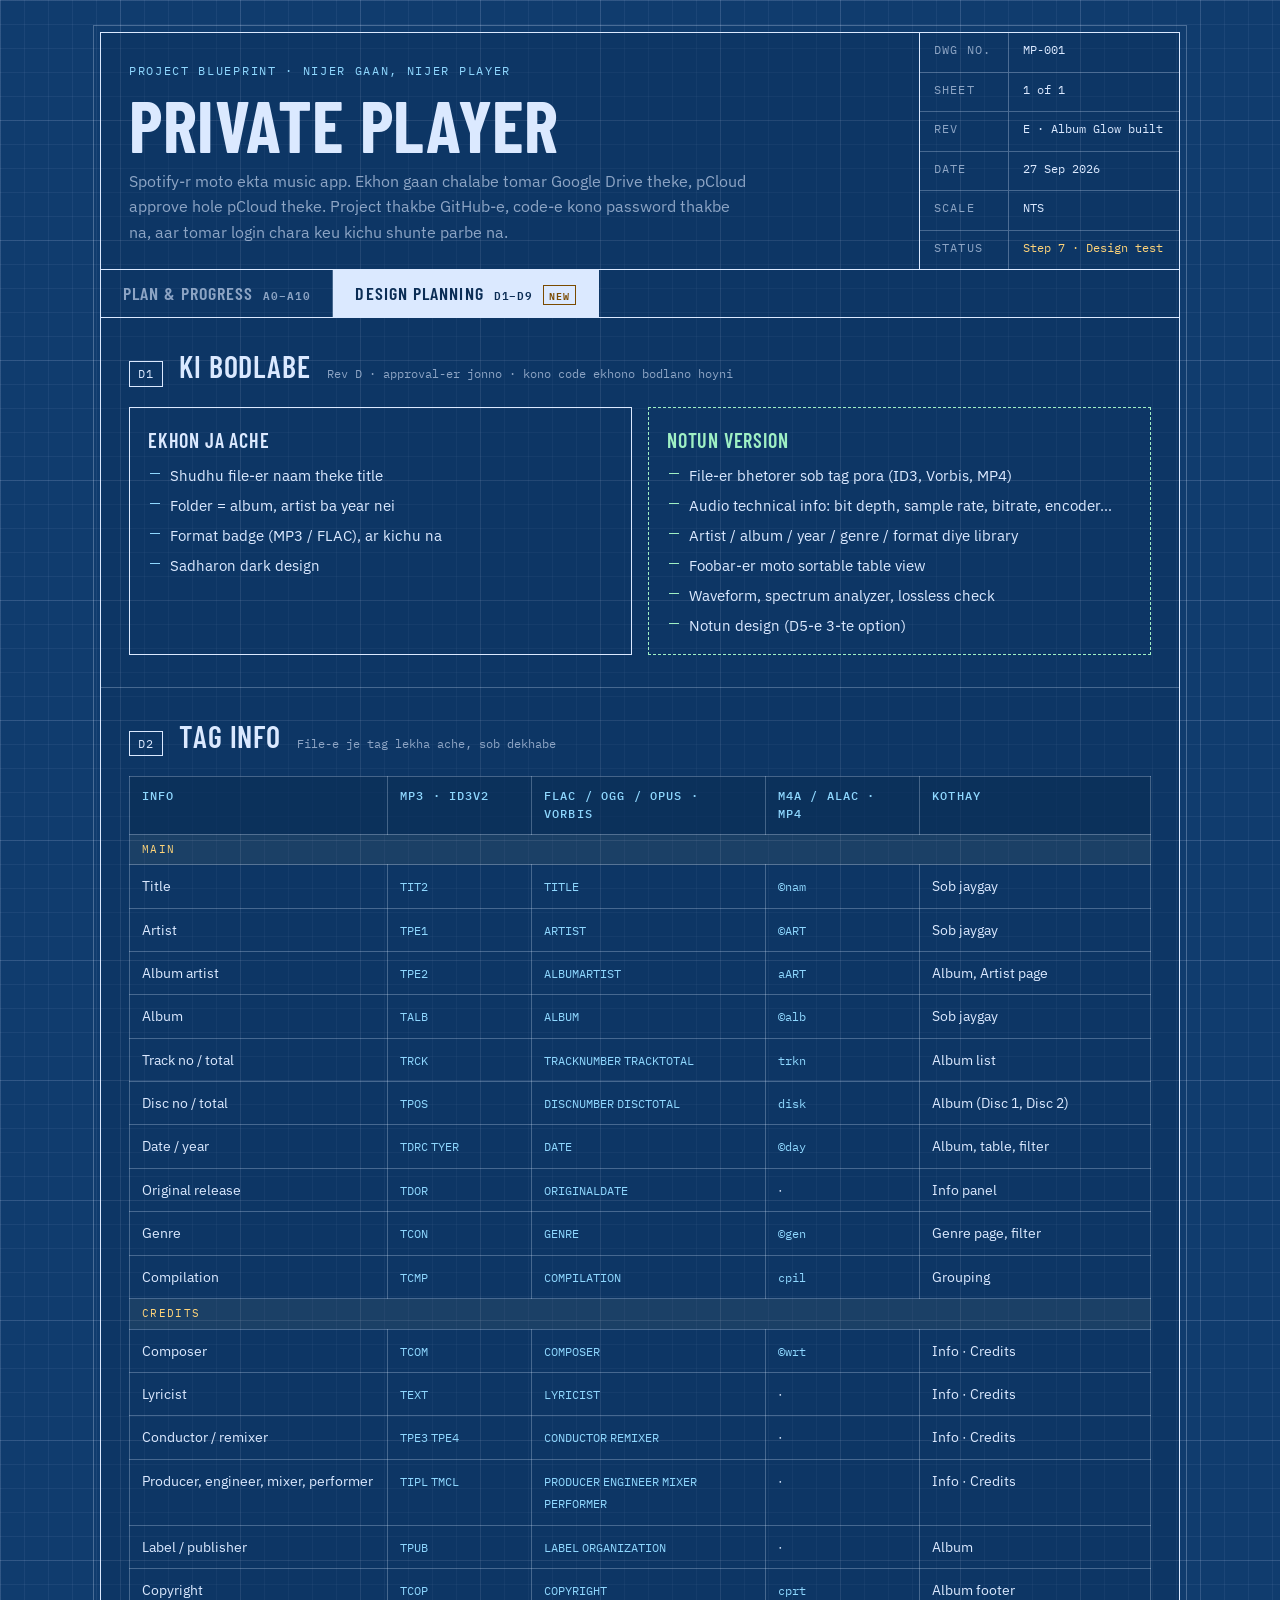
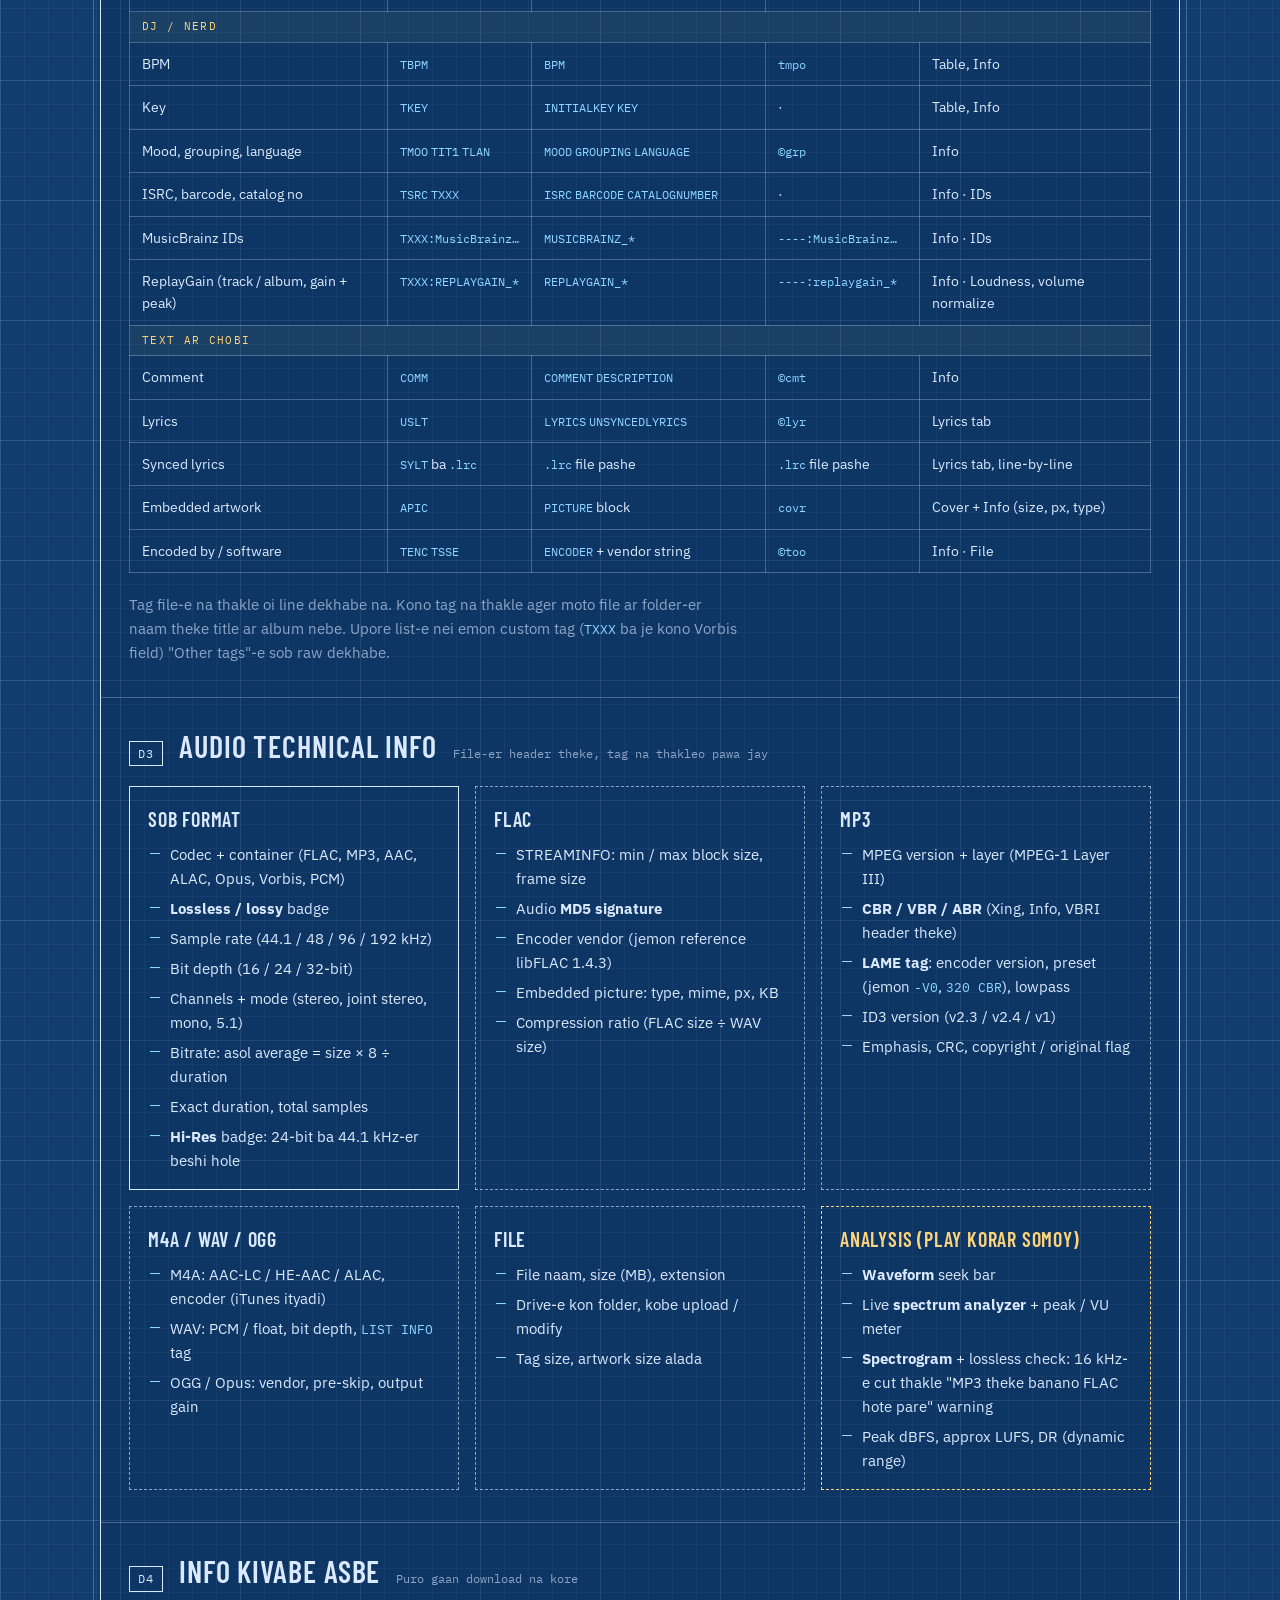
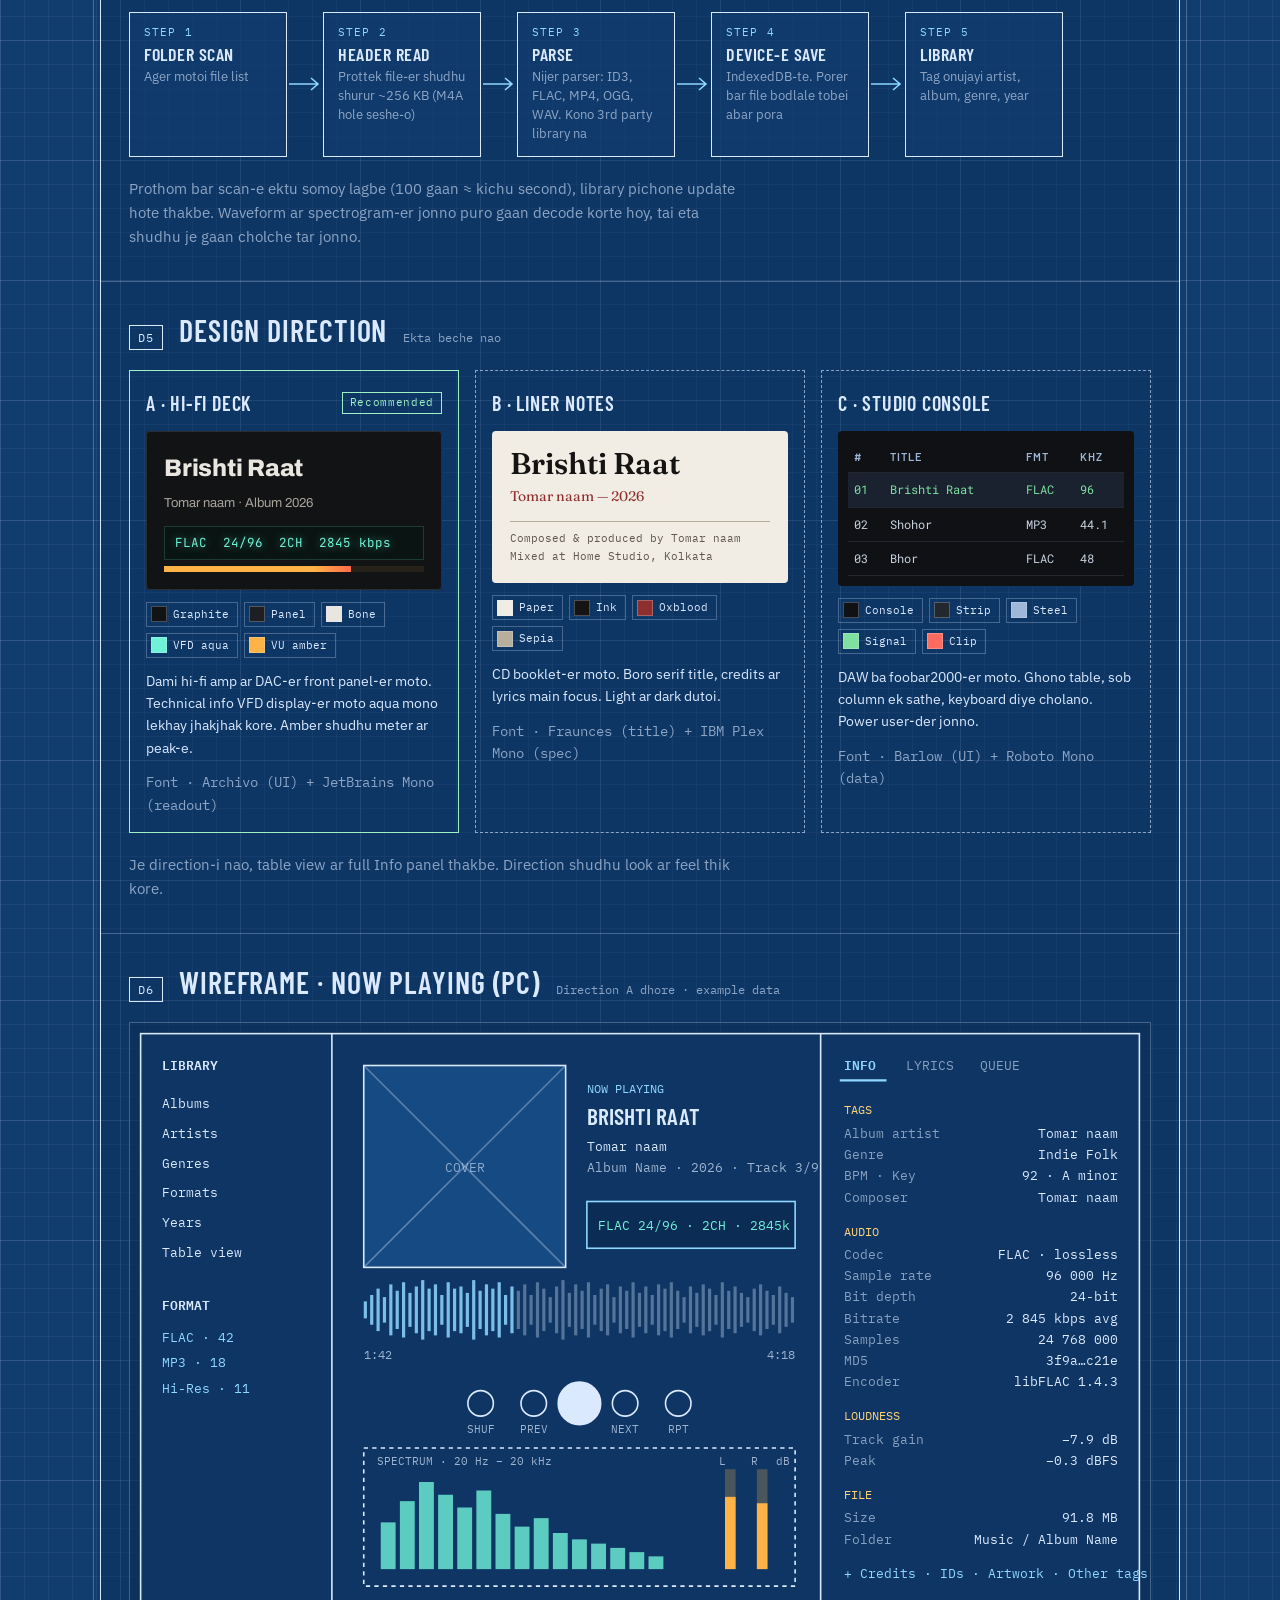
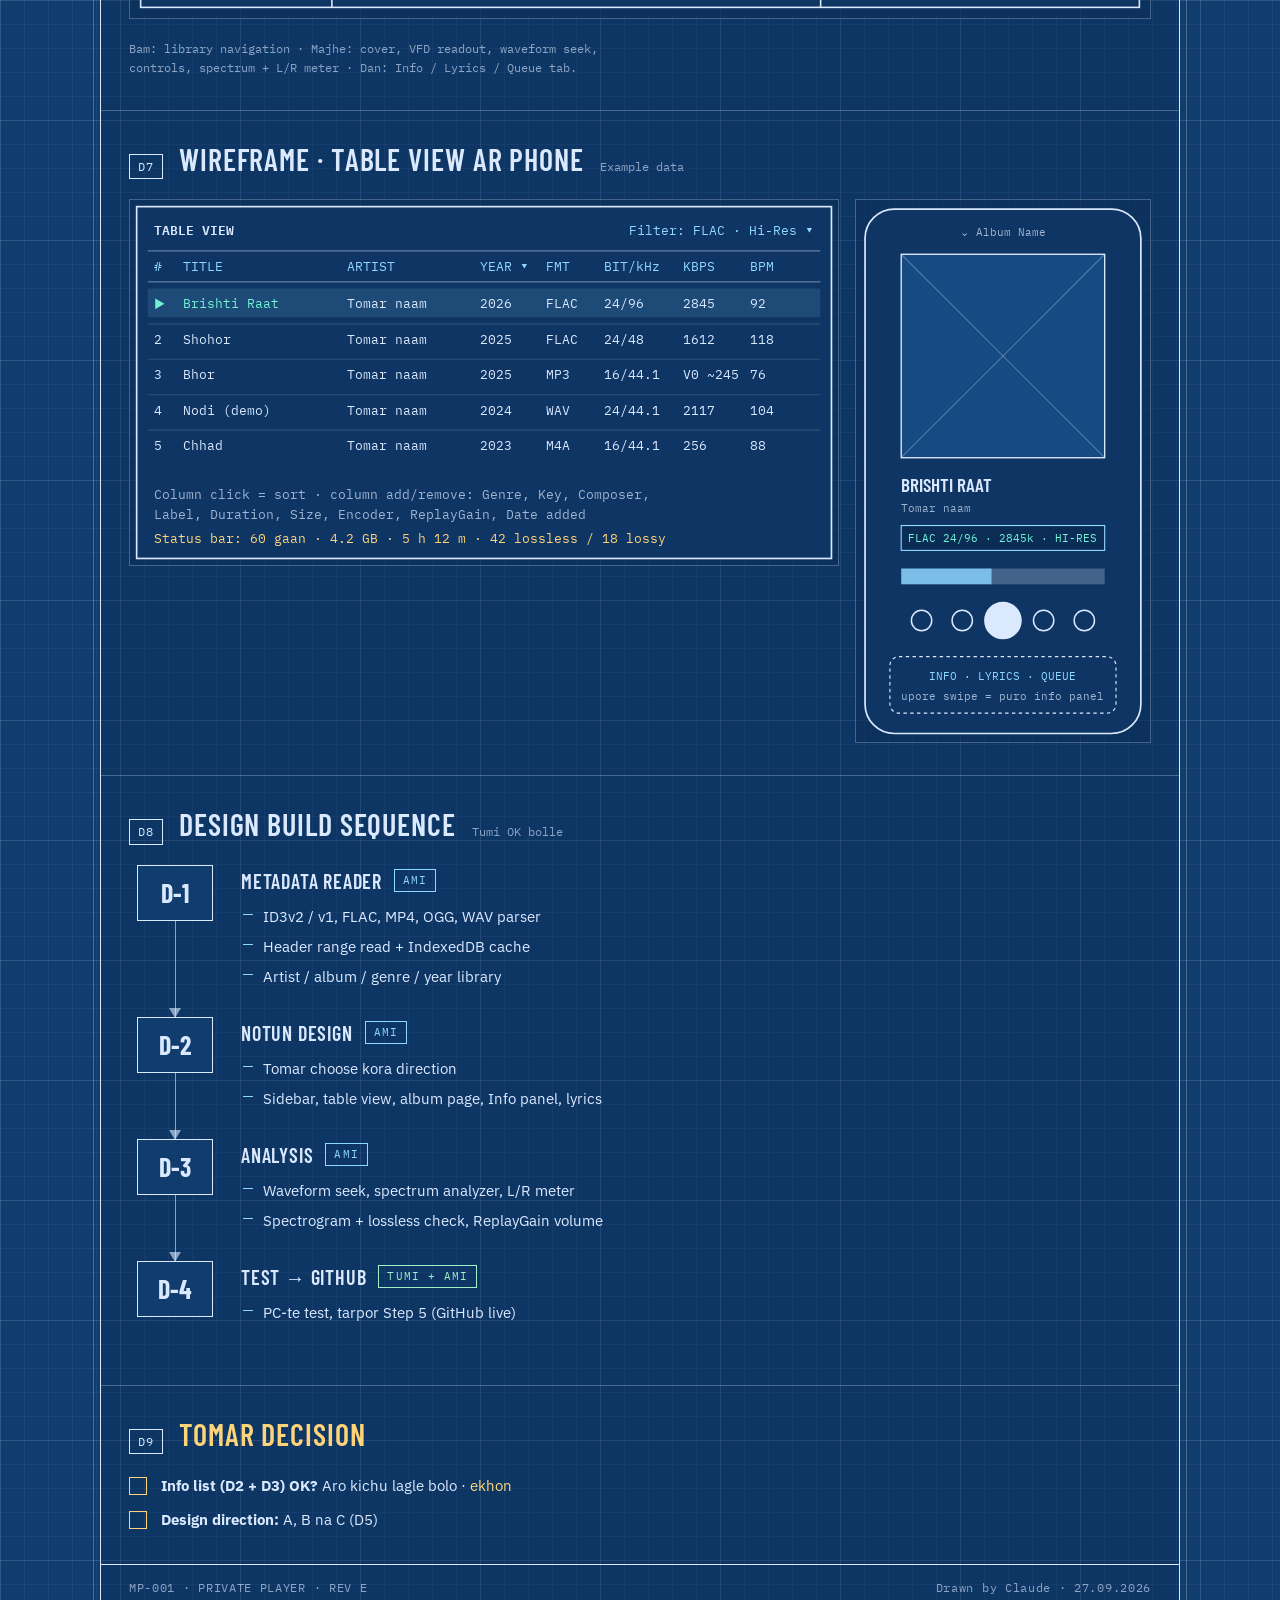
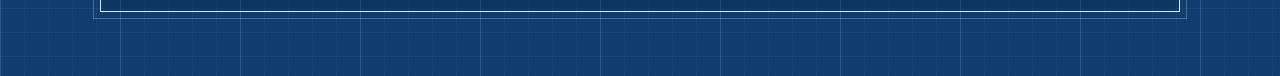
==== commit eec0bf64: "Album Glow redesign with full audio metadata - Own header-only metadata parser: ID3v2/v1, Xing/Info/" ====
--- a/reports/blueprint.html
+++ b/reports/blueprint.html
@@ -319,10 +319,10 @@
     <div class="tblock" aria-label="Drawing details">
       <div>Dwg no.</div><div>MP-001</div>
       <div>Sheet</div><div>1 of 1</div>
-      <div>Rev</div><div>D · + design tab</div>
+      <div>Rev</div><div>E · Album Glow built</div>
       <div>Date</div><div>27 Sep 2026</div>
       <div>Scale</div><div>NTS</div>
-      <div>Status</div><div class="amber-t">Step 6 · Design approve</div>
+      <div>Status</div><div class="amber-t">Step 7 · Design test</div>
     </div>
   </header>
 
@@ -346,18 +346,19 @@
       <li><span class="st done">Done</span><div class="what"><b>Step 3 · GitHub username</b><span>nucant · site hobe nucant.github.io</span></div><span class="when">27 Sep</span></li>
       <li><span class="st done">Built</span><div class="what"><b>P1–P3 · App toiri</b><span>Google login, Drive scan, album, search, player, shuffle/repeat, lock screen, phone install · git commit d4d41dd</span></div><span class="when">27 Sep</span></li>
       <li><span class="st done">Done</span><div class="what"><b>Step 4 · PC-te test</b><span>Login, library, play kaaj korche. Notun Client ID (…or3d5), Drive API on. Design pochondo hoyni</span></div><span class="when">27 Sep</span></li>
+      <li><span class="st done">Done</span><div class="what"><b>Step 6 · Design beche newa</b><span>A/B/C na, BitChord (Apple Music style) reference: "Album Glow" · font SF Pro (Apple device) / Inter</span></div><span class="when">27 Sep</span></li>
+      <li><span class="st done">Built</span><div class="what"><b>D-1 · Metadata reader</b><span>Nijer parser: ID3v2/v1, LAME/Xing, FLAC (MD5, picture), MP4/ALAC/AAC, OGG/Opus, WAV · header-only range read · IndexedDB cache</span></div><span class="when">27 Sep</span></li>
+      <li><span class="st done">Built</span><div class="what"><b>D-2 · Album Glow design</b><span>Cover theke rong, full-bleed Now Playing, blur glow, tech line + Hi-Res badge, Info / Lyrics / Queue sheet, Album · Gaan · Artist view</span></div><span class="when">27 Sep</span></li>
       <li><span class="st drop">Dropped</span><div class="what"><b>Apps Script version</b><span>Try korechilam, GitHub beche neyay bondho</span></div><span class="when">27 Sep</span></li>
     </ul>
     <p class="tracker-sub">Ekhon cholche</p>
     <ul class="tracker">
-      <li class="now"><span class="st now">Tomar kaaj</span><div class="what"><b>Step 6 · Design + info plan approve</b><span>"Design planning" tab dekho: info list OK kina, ar design A / B / C</span></div><span class="when">Ekhon</span></li>
+      <li class="now"><span class="st now">Tomar kaaj</span><div class="what"><b>Step 7 · Notun design test</b><span>localhost:8080 e Ctrl+Shift+R, tarpor gaan, album, Now Playing, Info panel dekho</span></div><span class="when">Ekhon</span></li>
       <li><span class="st wait">Waiting</span><div class="what"><b>pCloud app approval</b><span>Request submit, pCloud-er uttorer opekkhay</span></div><span class="when">pCloud</span></li>
     </ul>
     <p class="tracker-sub">Porer dhap (ek ek kore)</p>
     <ul class="tracker">
-                        <li><span class="st plan">Planned</span><div class="what"><b>D-1 · Metadata reader</b><span>Sob tag + audio technical info</span></div><span class="when">Ami</span></li>
-      <li><span class="st plan">Planned</span><div class="what"><b>D-2 · Notun design</b><span>Beche newa direction, table view, Info panel</span></div><span class="when">Ami</span></li>
-      <li><span class="st plan">Planned</span><div class="what"><b>D-3 · Analysis</b><span>Waveform, spectrum, spectrogram, lossless check</span></div><span class="when">Ami</span></li>
+                                    <li><span class="st plan">Planned</span><div class="what"><b>D-3 · Analysis</b><span>Waveform, spectrum, spectrogram, lossless check</span></div><span class="when">Ami</span></li>
       <li><span class="st plan">Planned</span><div class="what"><b>Step 5 · GitHub repo + live</b><span>Repo banano, push, GitHub Pages on, Google-e nucant.github.io add, phone-e test</span></div><span class="when">Tumi + Ami</span></li>
       <li><span class="st plan">Planned</span><div class="what"><b>P5 · pCloud-e switch</b><span>Approval ashle</span></div><span class="when">Pore</span></li>
     </ul>
@@ -680,7 +681,8 @@
       <li><span><b>Step 2 · Drive folder link</b> · <span style="color:var(--mint)">pawa geche ✓</span></span></li>
       <li><span><b>Step 3 · GitHub username</b> · <span style="color:var(--mint)">pawa geche ✓</span></span></li>
       <li><span><b>Step 4 · PC-te test</b> · <span style="color:var(--mint)">kaaj korche ✓</span></span></li>
-      <li><span><b>Step 6 · Design + info approve</b> · <span class="amber-t">ekhon</span> (Design planning tab)</span></li>
+      <li><span><b>Step 6 · Design</b> · <span style="color:var(--mint)">BitChord style ✓</span></span></li>
+      <li><span><b>Step 7 · Notun design test</b> · <span class="amber-t">ekhon</span></span></li>
       <li><span><b>Step 5 · GitHub repo</b></span></li>
     </ul>
   </section>
@@ -1058,7 +1060,7 @@
   </div>
 
   <footer class="foot">
-    <span>MP-001 · PRIVATE PLAYER · REV D</span>
+    <span>MP-001 · PRIVATE PLAYER · REV E</span>
     <span>Drawn by Claude · 27.09.2026</span>
   </footer>
 </main>
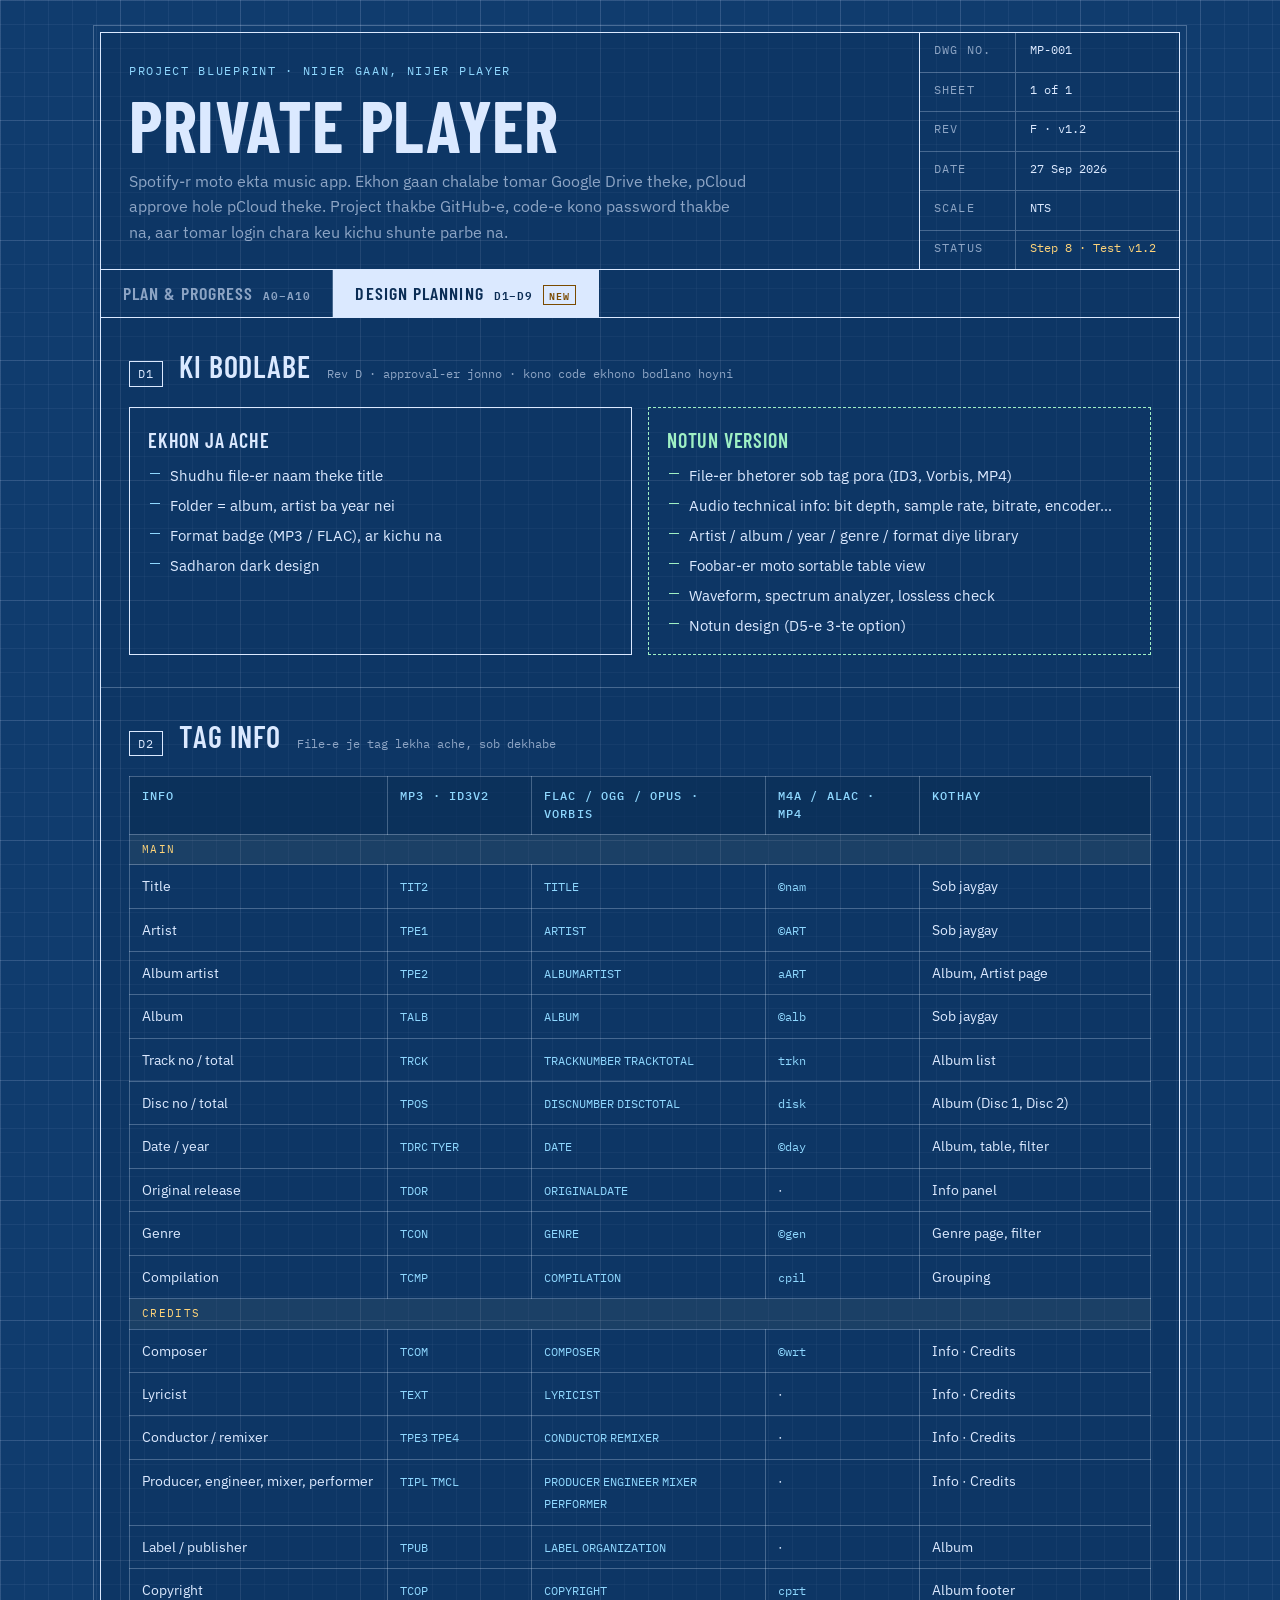
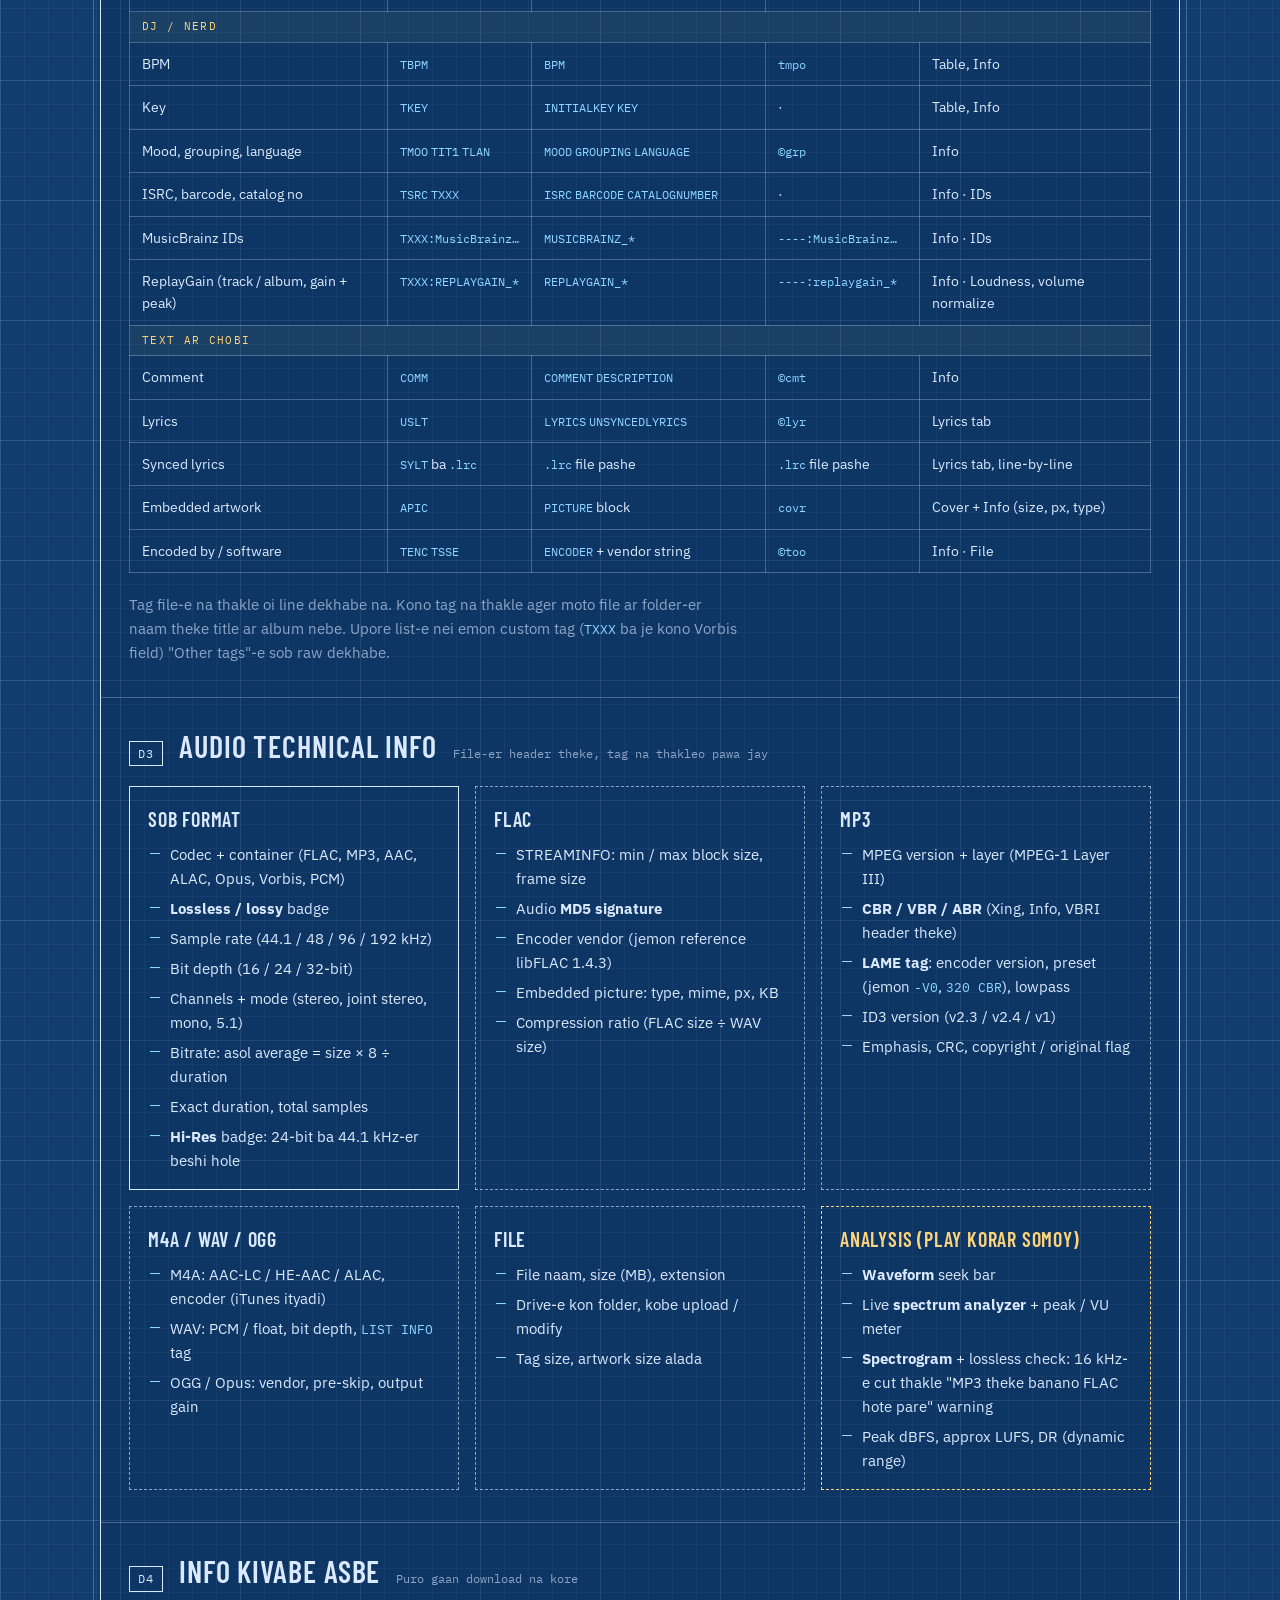
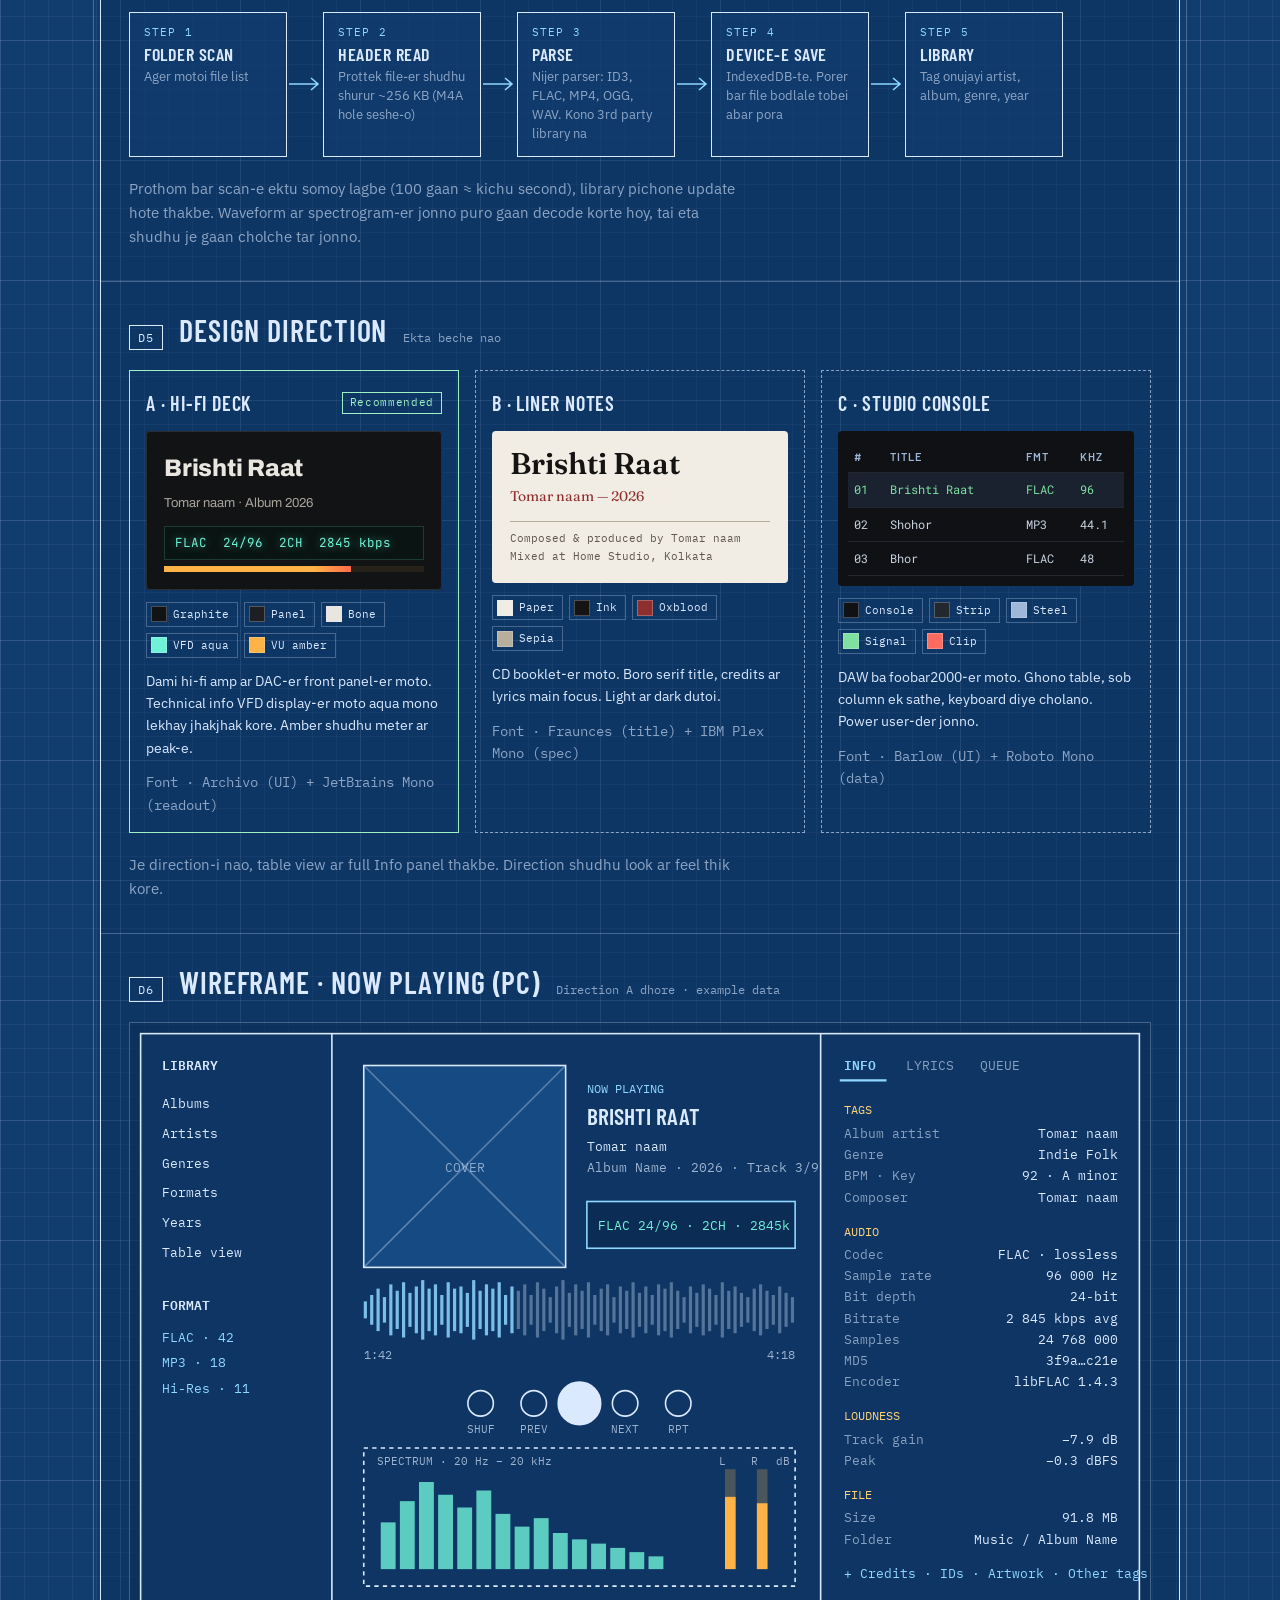
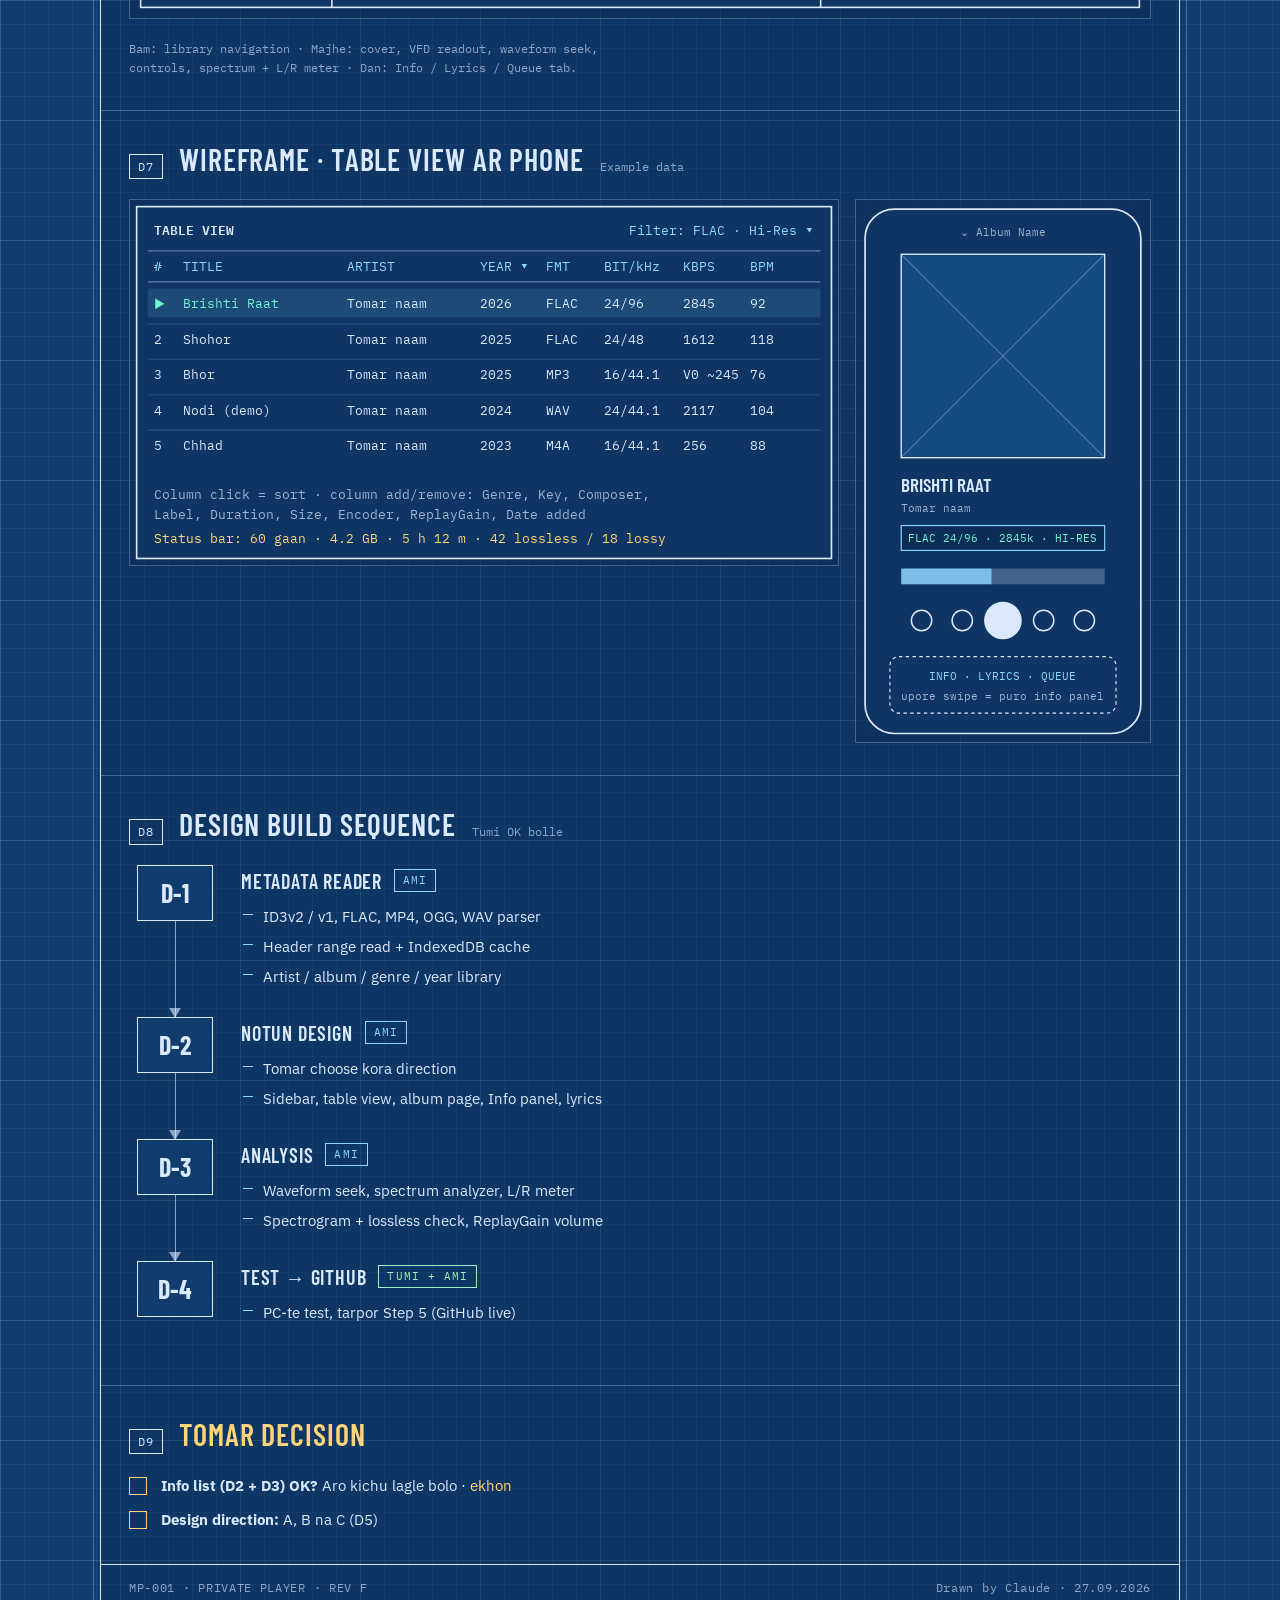
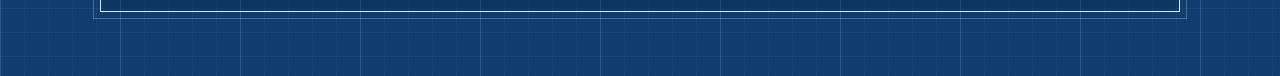
==== commit 459dbabb: "v1.2: English UI, settings, uploads, synced lyrics - All UI text, errors, comments and README in Eng" ====
--- a/reports/blueprint.html
+++ b/reports/blueprint.html
@@ -319,10 +319,10 @@
     <div class="tblock" aria-label="Drawing details">
       <div>Dwg no.</div><div>MP-001</div>
       <div>Sheet</div><div>1 of 1</div>
-      <div>Rev</div><div>E · Album Glow built</div>
+      <div>Rev</div><div>F · v1.2</div>
       <div>Date</div><div>27 Sep 2026</div>
       <div>Scale</div><div>NTS</div>
-      <div>Status</div><div class="amber-t">Step 7 · Design test</div>
+      <div>Status</div><div class="amber-t">Step 8 · Test v1.2</div>
     </div>
   </header>
 
@@ -349,11 +349,16 @@
       <li><span class="st done">Done</span><div class="what"><b>Step 6 · Design beche newa</b><span>A/B/C na, BitChord (Apple Music style) reference: "Album Glow" · font SF Pro (Apple device) / Inter</span></div><span class="when">27 Sep</span></li>
       <li><span class="st done">Built</span><div class="what"><b>D-1 · Metadata reader</b><span>Nijer parser: ID3v2/v1, LAME/Xing, FLAC (MD5, picture), MP4/ALAC/AAC, OGG/Opus, WAV · header-only range read · IndexedDB cache</span></div><span class="when">27 Sep</span></li>
       <li><span class="st done">Built</span><div class="what"><b>D-2 · Album Glow design</b><span>Cover theke rong, full-bleed Now Playing, blur glow, tech line + Hi-Res badge, Info / Lyrics / Queue sheet, Album · Gaan · Artist view</span></div><span class="when">27 Sep</span></li>
+      <li><span class="st done">Done</span><div class="what"><b>Step 7 · Design feedback</b><span>Asked for: English only, Settings button, song upload, fix lyrics sync</span></div><span class="when">27 Sep</span></li>
+      <li><span class="st done">Built</span><div class="what"><b>v1.2 · English UI</b><span>All app text, errors, comments and README in English</span></div><span class="when">27 Sep</span></li>
+      <li><span class="st done">Built</span><div class="what"><b>v1.2 · Settings</b><span>Music folder (paste any Drive link), refresh / re-read, ReplayGain normalization, display toggles, storage, log out</span></div><span class="when">27 Sep</span></li>
+      <li><span class="st done">Built</span><div class="what"><b>v1.2 · Upload</b><span>Pick or drag files, choose album folder or create one, progress per file · asks once for Drive write access</span></div><span class="when">27 Sep</span></li>
+      <li><span class="st done">Built</span><div class="what"><b>v1.2 · Synced lyrics</b><span>.lrc sidecar files, ID3 SYLT, LRC in lyrics tag, enhanced word timing · highlight, auto-scroll, tap to seek</span></div><span class="when">27 Sep</span></li>
       <li><span class="st drop">Dropped</span><div class="what"><b>Apps Script version</b><span>Try korechilam, GitHub beche neyay bondho</span></div><span class="when">27 Sep</span></li>
     </ul>
     <p class="tracker-sub">Ekhon cholche</p>
     <ul class="tracker">
-      <li class="now"><span class="st now">Tomar kaaj</span><div class="what"><b>Step 7 · Notun design test</b><span>localhost:8080 e Ctrl+Shift+R, tarpor gaan, album, Now Playing, Info panel dekho</span></div><span class="when">Ekhon</span></li>
+      <li class="now"><span class="st now">Your turn</span><div class="what"><b>Step 8 · Test v1.2</b><span>Ctrl+Shift+R on localhost:8080, then try Settings, Upload and synced lyrics (.lrc)</span></div><span class="when">Now</span></li>
       <li><span class="st wait">Waiting</span><div class="what"><b>pCloud app approval</b><span>Request submit, pCloud-er uttorer opekkhay</span></div><span class="when">pCloud</span></li>
     </ul>
     <p class="tracker-sub">Porer dhap (ek ek kore)</p>
@@ -682,7 +687,8 @@
       <li><span><b>Step 3 · GitHub username</b> · <span style="color:var(--mint)">pawa geche ✓</span></span></li>
       <li><span><b>Step 4 · PC-te test</b> · <span style="color:var(--mint)">kaaj korche ✓</span></span></li>
       <li><span><b>Step 6 · Design</b> · <span style="color:var(--mint)">BitChord style ✓</span></span></li>
-      <li><span><b>Step 7 · Notun design test</b> · <span class="amber-t">ekhon</span></span></li>
+      <li><span><b>Step 7 · Design feedback</b> · <span style="color:var(--mint)">done ✓</span></span></li>
+      <li><span><b>Step 8 · Test v1.2</b> · <span class="amber-t">now</span></span></li>
       <li><span><b>Step 5 · GitHub repo</b></span></li>
     </ul>
   </section>
@@ -1060,7 +1066,7 @@
   </div>
 
   <footer class="foot">
-    <span>MP-001 · PRIVATE PLAYER · REV E</span>
+    <span>MP-001 · PRIVATE PLAYER · REV F</span>
     <span>Drawn by Claude · 27.09.2026</span>
   </footer>
 </main>
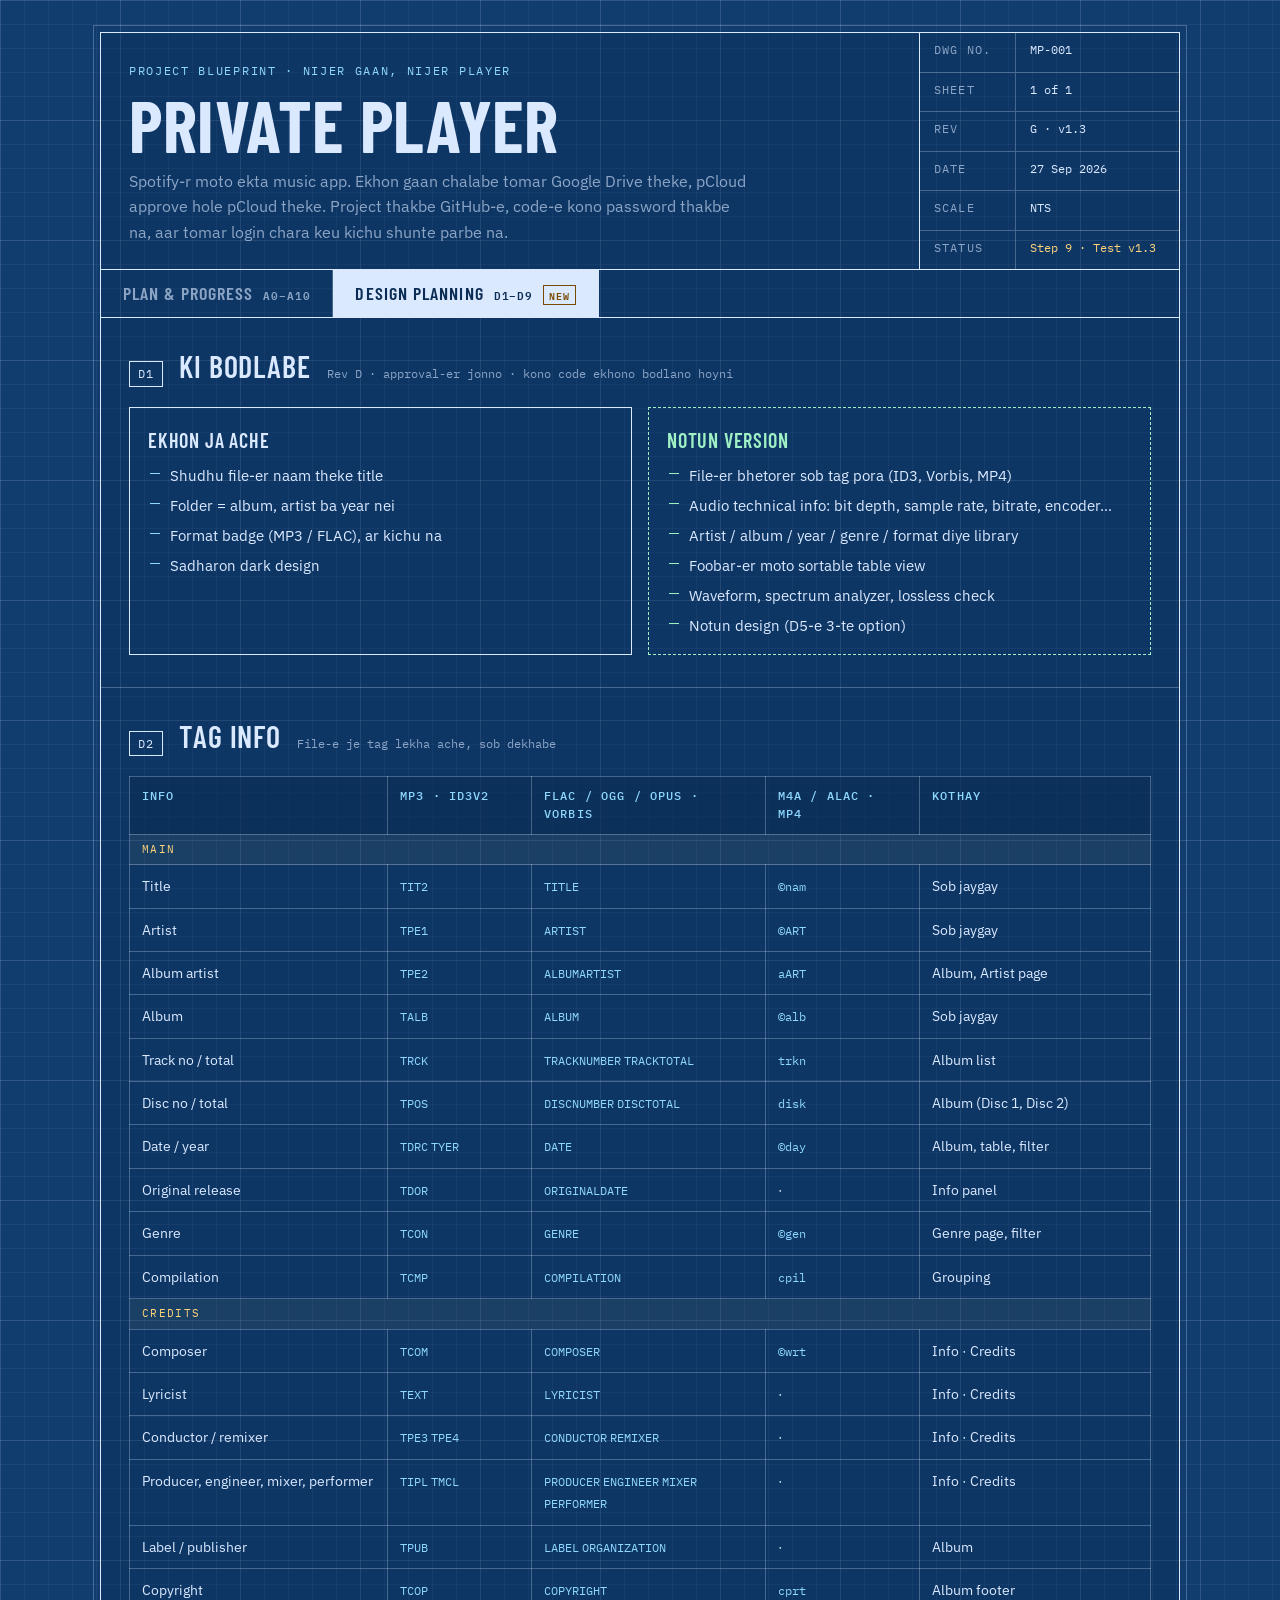
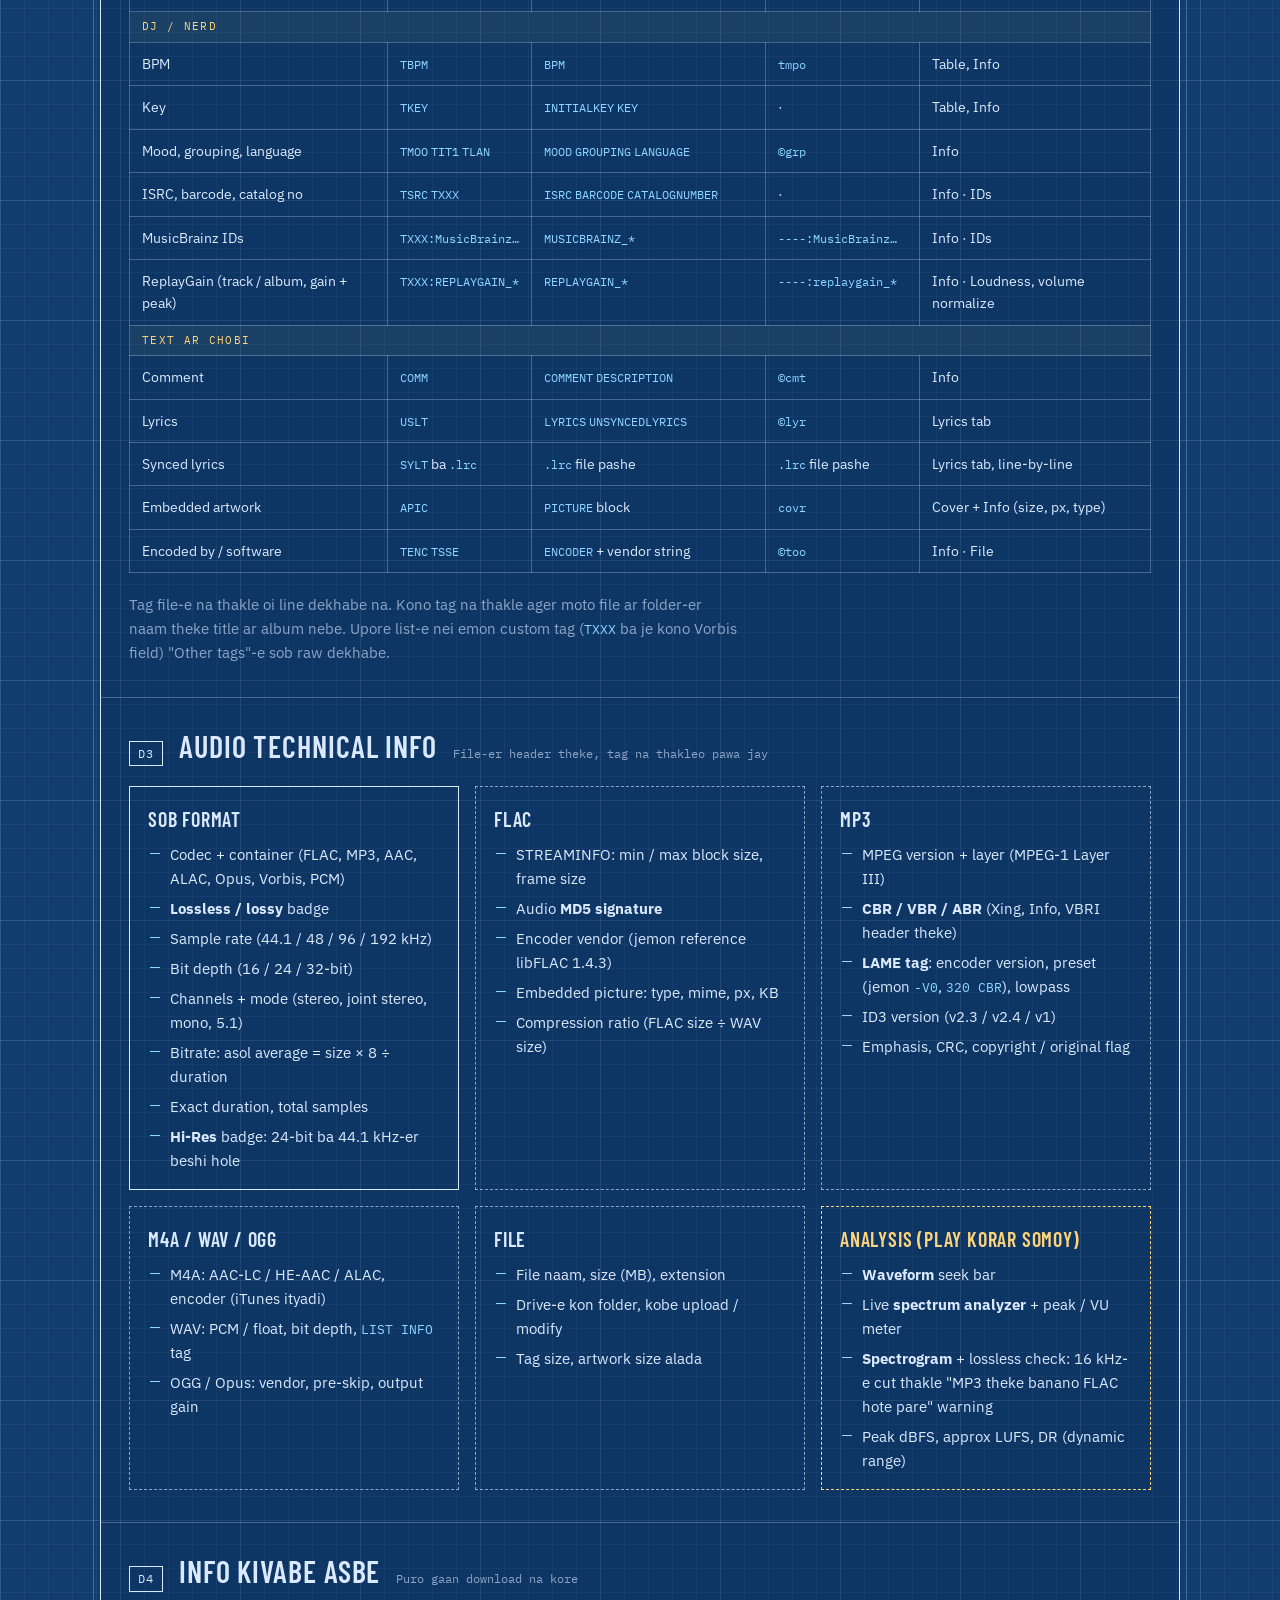
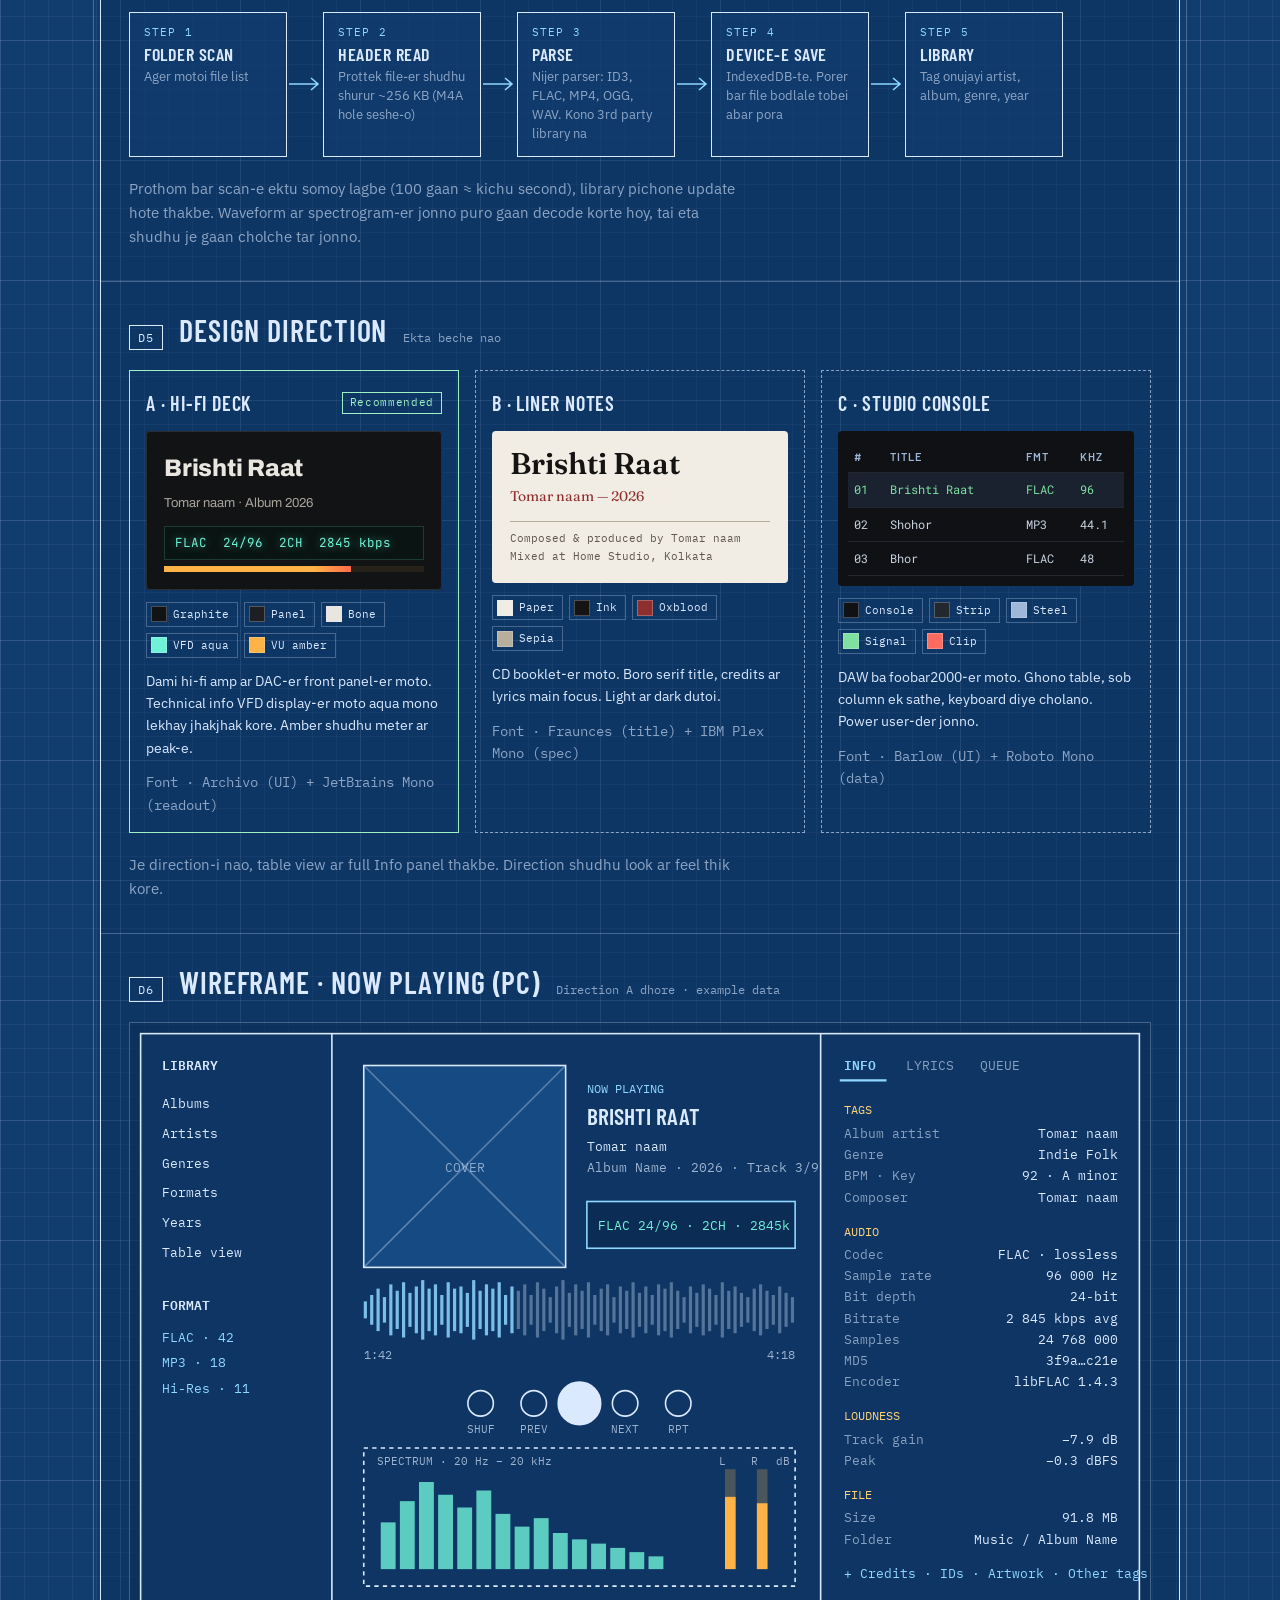
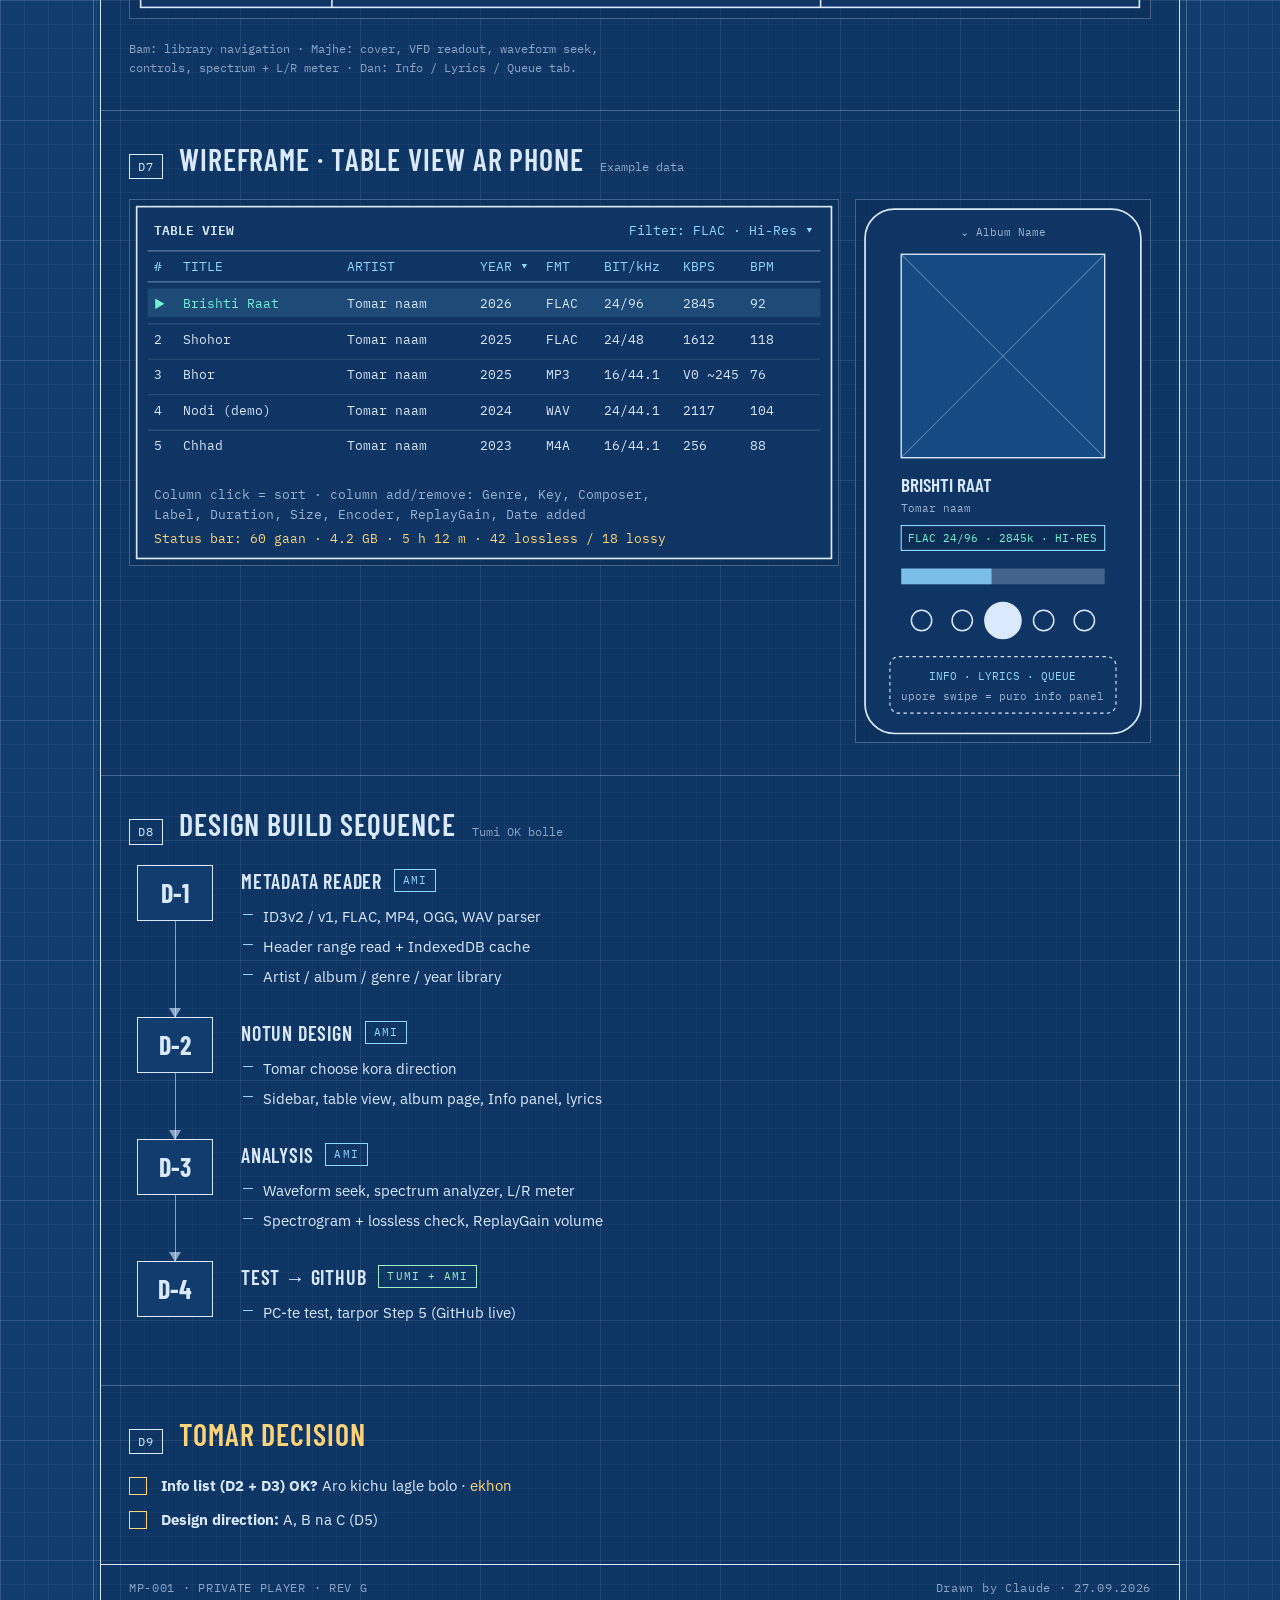
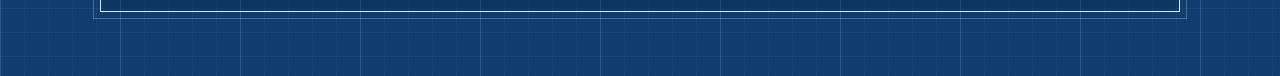
==== commit 784c3704: "v1.3: multiple sources, PC folders, smoother UI - Default Drive folder plus up to 5 extra sources: o" ====
--- a/reports/blueprint.html
+++ b/reports/blueprint.html
@@ -319,10 +319,10 @@
     <div class="tblock" aria-label="Drawing details">
       <div>Dwg no.</div><div>MP-001</div>
       <div>Sheet</div><div>1 of 1</div>
-      <div>Rev</div><div>F · v1.2</div>
+      <div>Rev</div><div>G · v1.3</div>
       <div>Date</div><div>27 Sep 2026</div>
       <div>Scale</div><div>NTS</div>
-      <div>Status</div><div class="amber-t">Step 8 · Test v1.2</div>
+      <div>Status</div><div class="amber-t">Step 9 · Test v1.3</div>
     </div>
   </header>
 
@@ -354,11 +354,16 @@
       <li><span class="st done">Built</span><div class="what"><b>v1.2 · Settings</b><span>Music folder (paste any Drive link), refresh / re-read, ReplayGain normalization, display toggles, storage, log out</span></div><span class="when">27 Sep</span></li>
       <li><span class="st done">Built</span><div class="what"><b>v1.2 · Upload</b><span>Pick or drag files, choose album folder or create one, progress per file · asks once for Drive write access</span></div><span class="when">27 Sep</span></li>
       <li><span class="st done">Built</span><div class="what"><b>v1.2 · Synced lyrics</b><span>.lrc sidecar files, ID3 SYLT, LRC in lyrics tag, enhanced word timing · highlight, auto-scroll, tap to seek</span></div><span class="when">27 Sep</span></li>
+      <li><span class="st done">Done</span><div class="what"><b>Step 8 · v1.2 feedback</b><span>Asked for: multiple drives (default + 5), smoother, PC folders that stay remembered</span></div><span class="when">27 Sep</span></li>
+      <li><span class="st done">Built</span><div class="what"><b>v1.3 · Multiple sources</b><span>Default Drive + up to 5 extra: other folders, other Google accounts (per-account sign-in), or PC folders · same song in Drive and PC shown once (PC copy plays)</span></div><span class="when">27 Sep</span></li>
+      <li><span class="st done">Built</span><div class="what"><b>v1.3 · PC folders</b><span>Picked once and remembered (File System Access API, Chrome/Edge) · one-click "Allow" if Chrome asks again after restart</span></div><span class="when">27 Sep</span></li>
+      <li><span class="st done">Built</span><div class="what"><b>v1.3 · Smoother</b><span>No cover flicker, 60 fps progress, fading colors, view transitions, closing animations, fewer re-renders</span></div><span class="when">27 Sep</span></li>
+      <li><span class="st done">Tested</span><div class="what"><b>Real files from A:\Music</b><span>15 FLACs parsed (tags, MD5, 2000×2000 covers) · real .lrc format checked · FLAC played from a PC source</span></div><span class="when">27 Sep</span></li>
       <li><span class="st drop">Dropped</span><div class="what"><b>Apps Script version</b><span>Try korechilam, GitHub beche neyay bondho</span></div><span class="when">27 Sep</span></li>
     </ul>
     <p class="tracker-sub">Ekhon cholche</p>
     <ul class="tracker">
-      <li class="now"><span class="st now">Your turn</span><div class="what"><b>Step 8 · Test v1.2</b><span>Ctrl+Shift+R on localhost:8080, then try Settings, Upload and synced lyrics (.lrc)</span></div><span class="when">Now</span></li>
+      <li class="now"><span class="st now">Your turn</span><div class="what"><b>Step 9 · Test v1.3</b><span>Settings → Add a source: another Drive folder / account, or A:\Music from this PC</span></div><span class="when">Now</span></li>
       <li><span class="st wait">Waiting</span><div class="what"><b>pCloud app approval</b><span>Request submit, pCloud-er uttorer opekkhay</span></div><span class="when">pCloud</span></li>
     </ul>
     <p class="tracker-sub">Porer dhap (ek ek kore)</p>
@@ -688,7 +693,8 @@
       <li><span><b>Step 4 · PC-te test</b> · <span style="color:var(--mint)">kaaj korche ✓</span></span></li>
       <li><span><b>Step 6 · Design</b> · <span style="color:var(--mint)">BitChord style ✓</span></span></li>
       <li><span><b>Step 7 · Design feedback</b> · <span style="color:var(--mint)">done ✓</span></span></li>
-      <li><span><b>Step 8 · Test v1.2</b> · <span class="amber-t">now</span></span></li>
+      <li><span><b>Step 8 · v1.2 feedback</b> · <span style="color:var(--mint)">done ✓</span></span></li>
+      <li><span><b>Step 9 · Test v1.3</b> · <span class="amber-t">now</span></span></li>
       <li><span><b>Step 5 · GitHub repo</b></span></li>
     </ul>
   </section>
@@ -1066,7 +1072,7 @@
   </div>
 
   <footer class="foot">
-    <span>MP-001 · PRIVATE PLAYER · REV F</span>
+    <span>MP-001 · PRIVATE PLAYER · REV G</span>
     <span>Drawn by Claude · 27.09.2026</span>
   </footer>
 </main>
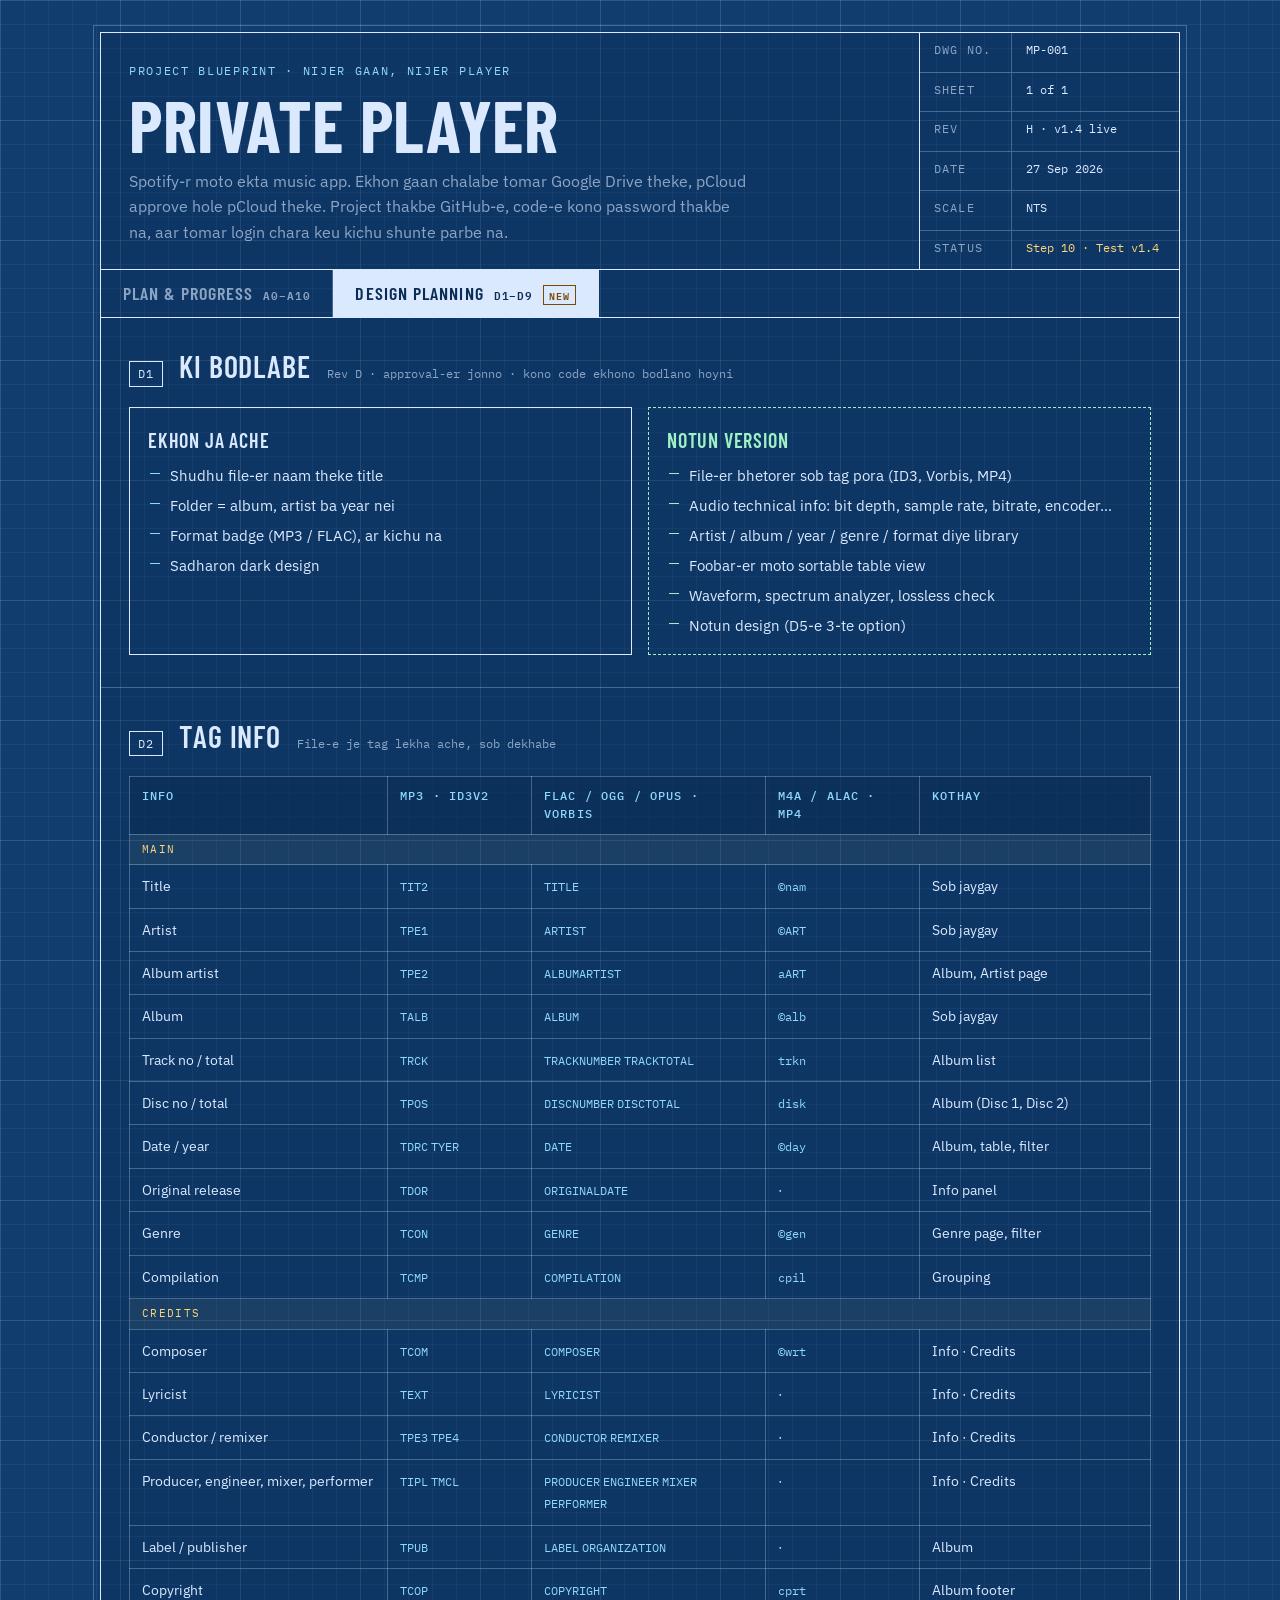
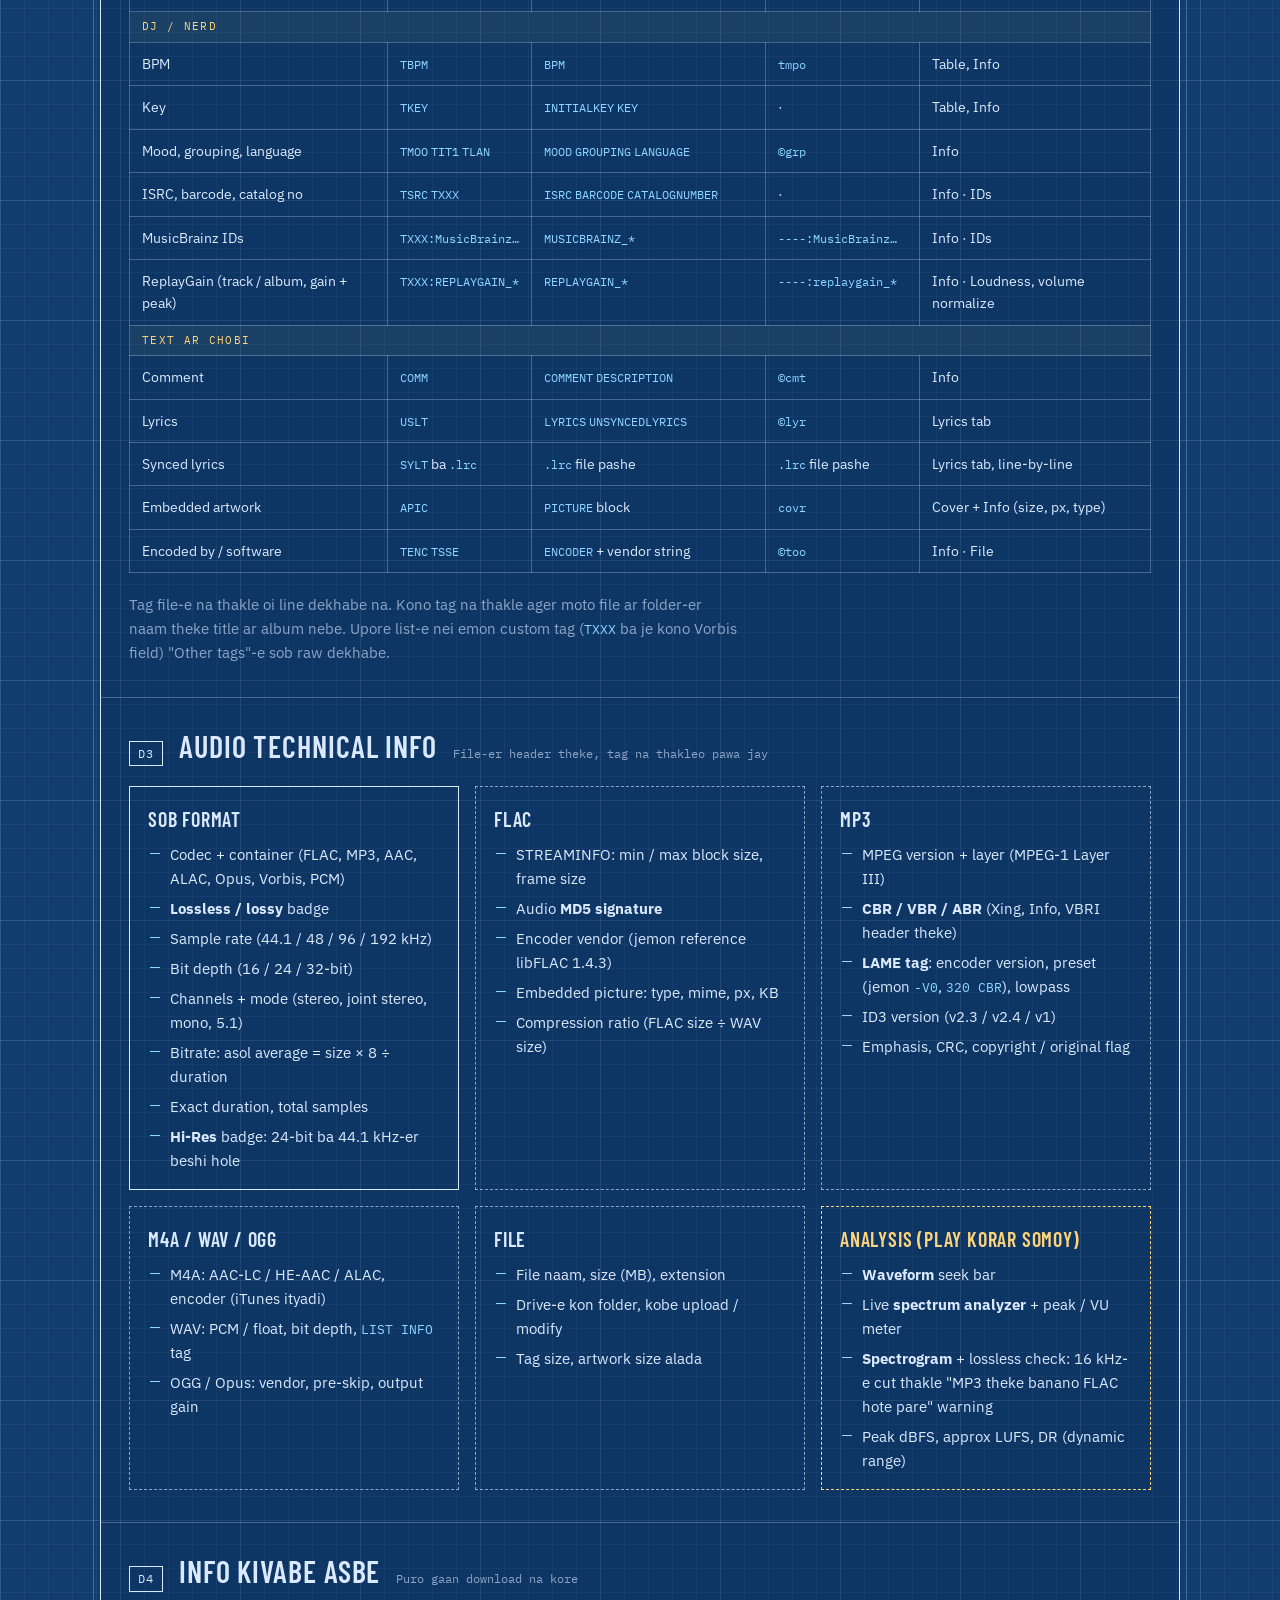
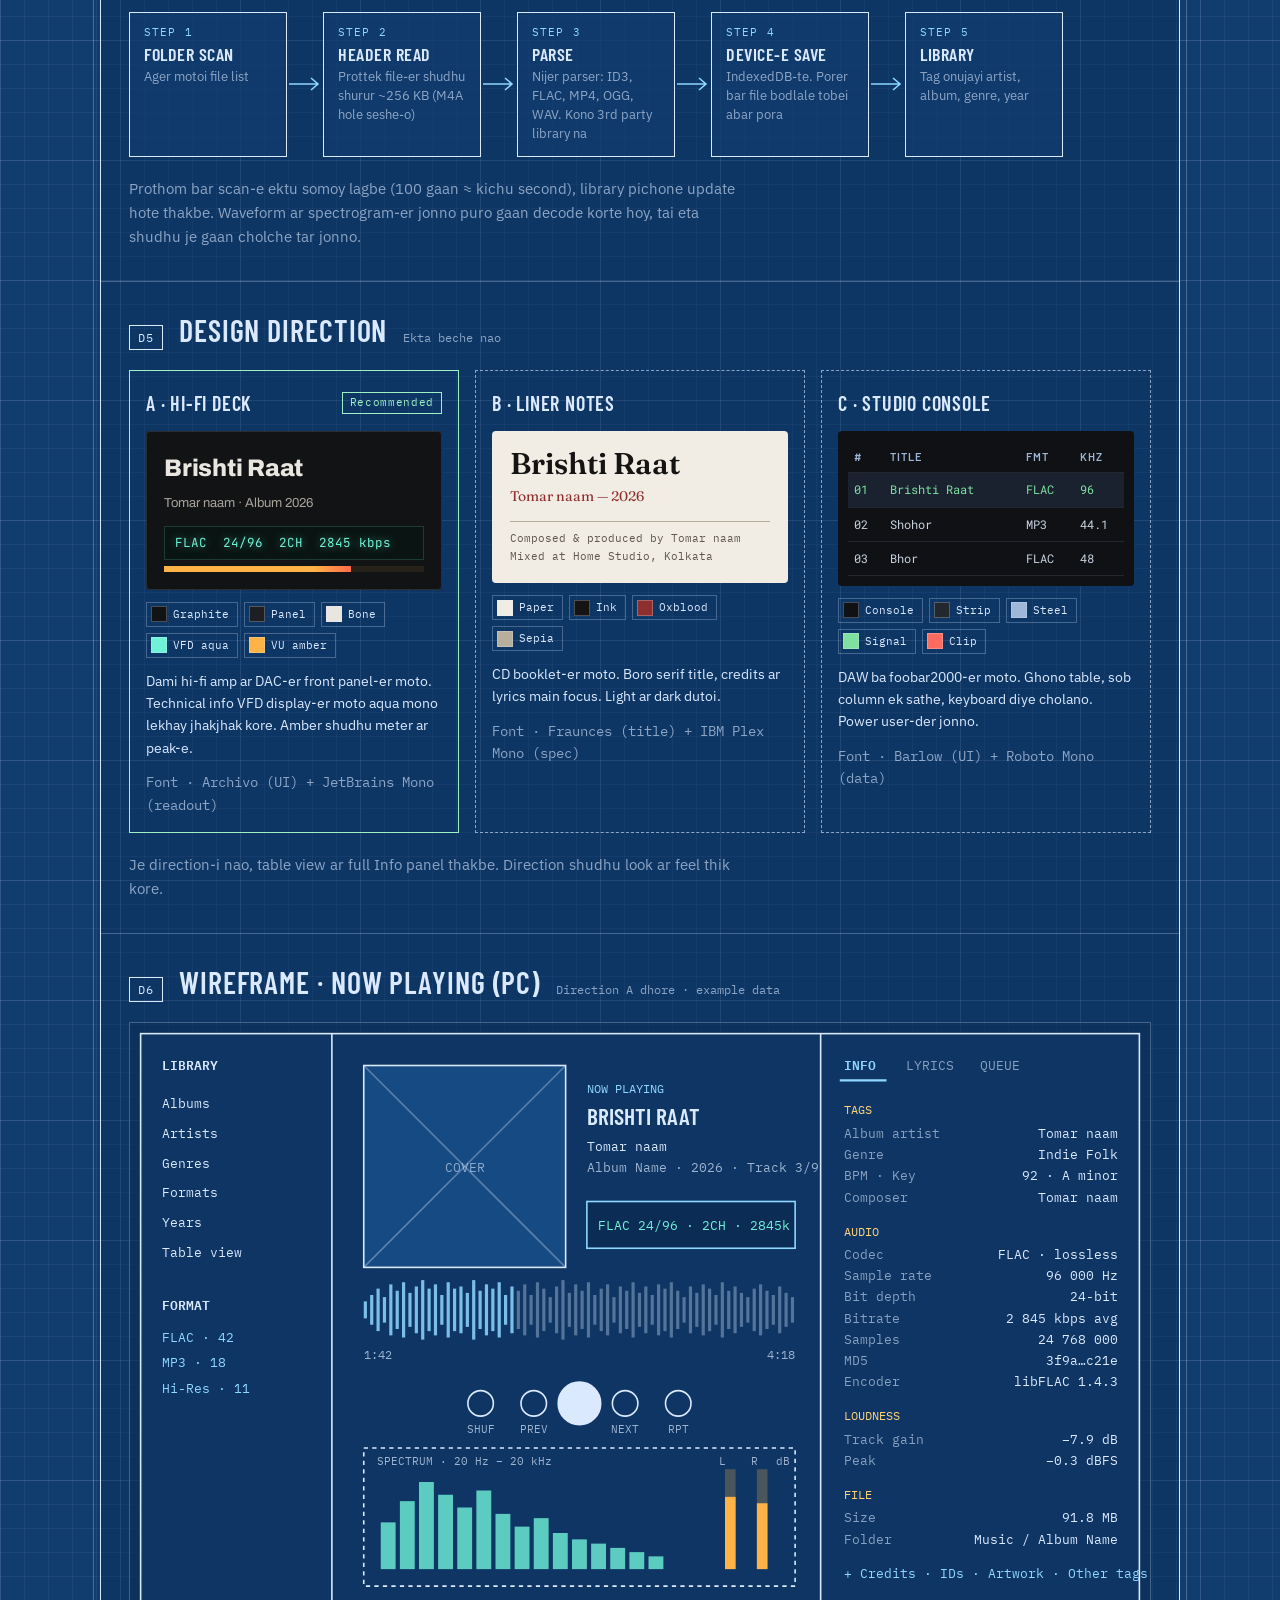
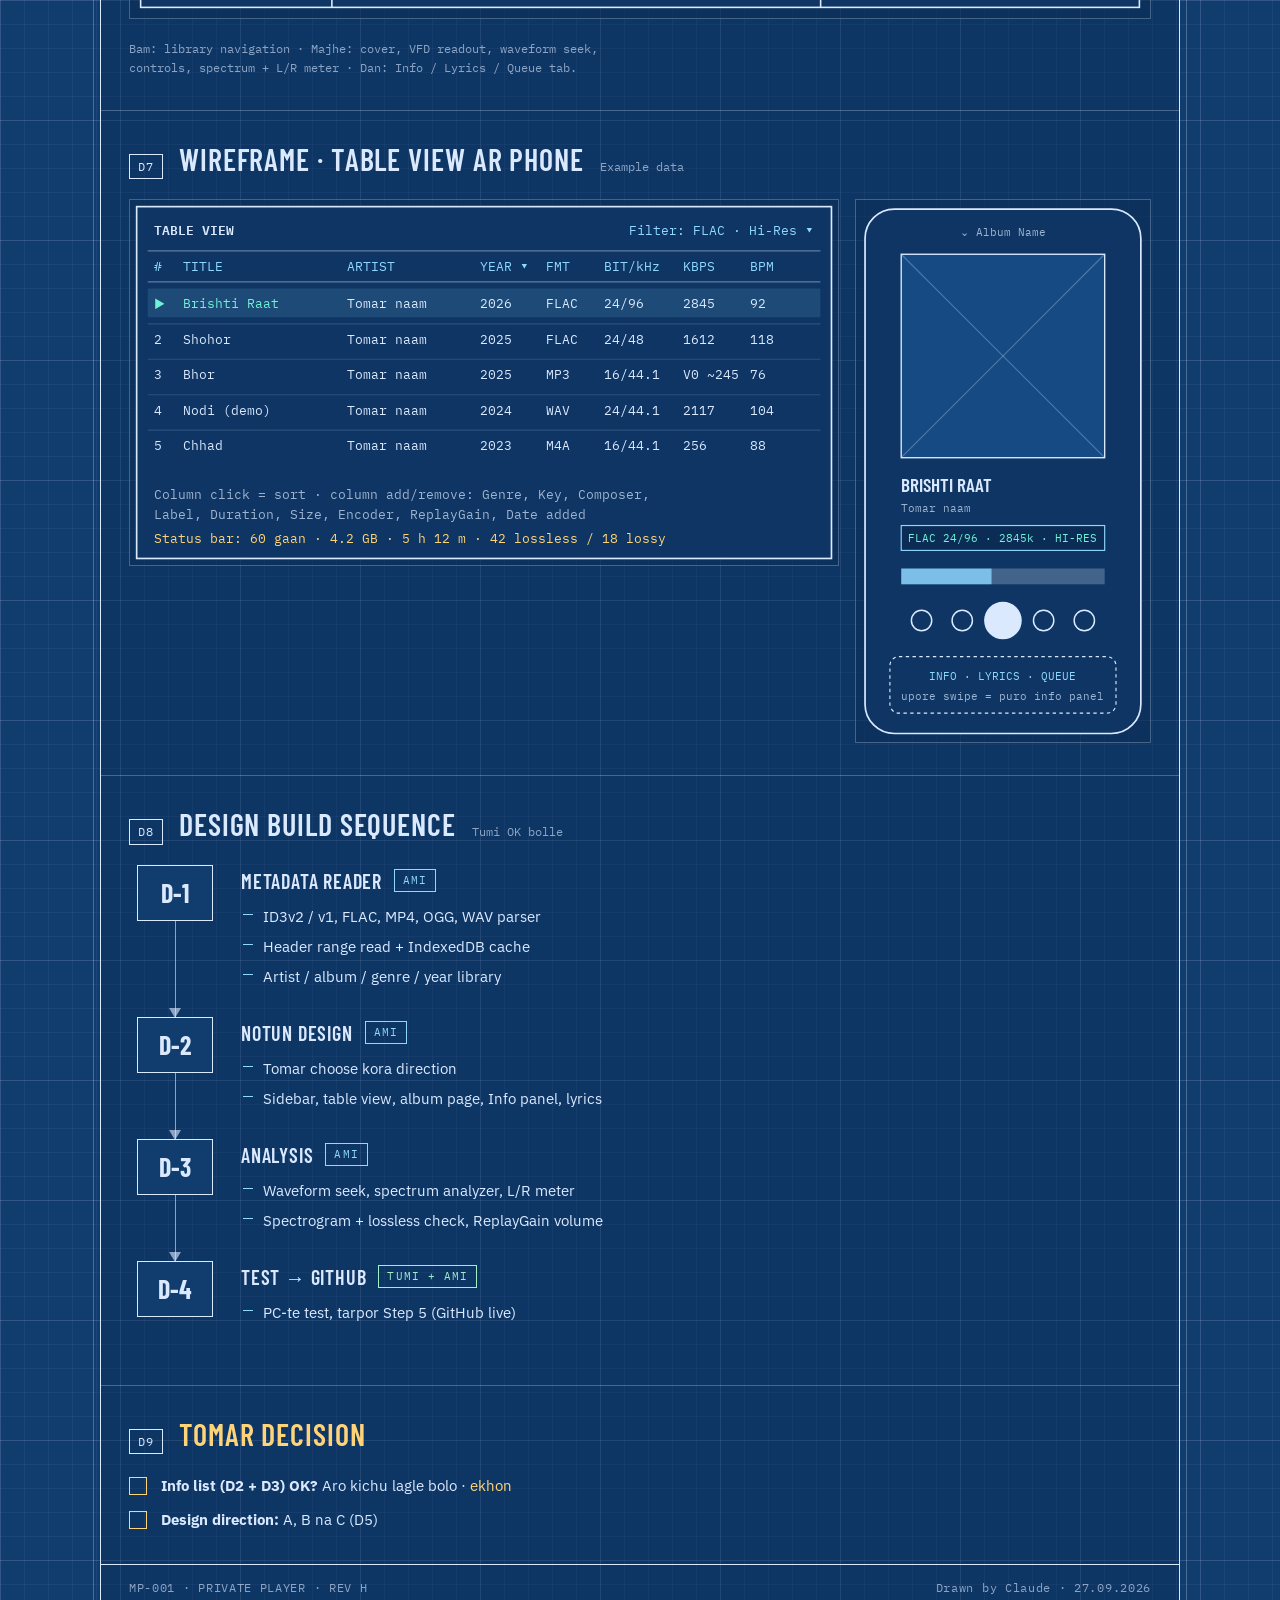
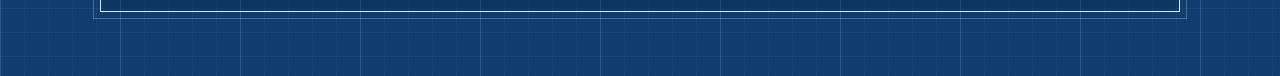
==== commit b55d0a8d: "v1.4: organize library, smarter matching, online lyrics and covers - Merge artists that differ only " ====
--- a/reports/blueprint.html
+++ b/reports/blueprint.html
@@ -319,10 +319,10 @@
     <div class="tblock" aria-label="Drawing details">
       <div>Dwg no.</div><div>MP-001</div>
       <div>Sheet</div><div>1 of 1</div>
-      <div>Rev</div><div>G · v1.3</div>
+      <div>Rev</div><div>H · v1.4 live</div>
       <div>Date</div><div>27 Sep 2026</div>
       <div>Scale</div><div>NTS</div>
-      <div>Status</div><div class="amber-t">Step 9 · Test v1.3</div>
+      <div>Status</div><div class="amber-t">Step 10 · Test v1.4</div>
     </div>
   </header>
 
@@ -359,11 +359,13 @@
       <li><span class="st done">Built</span><div class="what"><b>v1.3 · PC folders</b><span>Picked once and remembered (File System Access API, Chrome/Edge) · one-click "Allow" if Chrome asks again after restart</span></div><span class="when">27 Sep</span></li>
       <li><span class="st done">Built</span><div class="what"><b>v1.3 · Smoother</b><span>No cover flicker, 60 fps progress, fading colors, view transitions, closing animations, fewer re-renders</span></div><span class="when">27 Sep</span></li>
       <li><span class="st done">Tested</span><div class="what"><b>Real files from A:\Music</b><span>15 FLACs parsed (tags, MD5, 2000×2000 covers) · real .lrc format checked · FLAC played from a PC source</span></div><span class="when">27 Sep</span></li>
+      <li><span class="st done">Live</span><div class="what"><b>GitHub + Pages</b><span>github.com/nucant/n4cuply · nucant.github.io/n4cuply · commits as nucant (no-reply email) · renamed to N4cuply</span></div><span class="when">27 Sep</span></li>
+      <li><span class="st done">Built</span><div class="what"><b>v1.4 · Organize library</b><span>Auto-merge exact duplicate artists and split albums · suggestions for "Ustad …", "&amp; Party", "feat." · missing covers (iTunes) and lyrics (LRCLIB) saved into your folders · fixes synced via n4cuply-library.json in Drive</span></div><span class="when">27 Sep</span></li>
       <li><span class="st drop">Dropped</span><div class="what"><b>Apps Script version</b><span>Try korechilam, GitHub beche neyay bondho</span></div><span class="when">27 Sep</span></li>
     </ul>
     <p class="tracker-sub">Ekhon cholche</p>
     <ul class="tracker">
-      <li class="now"><span class="st now">Your turn</span><div class="what"><b>Step 9 · Test v1.3</b><span>Settings → Add a source: another Drive folder / account, or A:\Music from this PC</span></div><span class="when">Now</span></li>
+      <li class="now"><span class="st now">Your turn</span><div class="what"><b>Step 10 · Test v1.4 on the live site</b><span>nucant.github.io/n4cuply → Organize → Fix everything</span></div><span class="when">Now</span></li>
       <li><span class="st wait">Waiting</span><div class="what"><b>pCloud app approval</b><span>Request submit, pCloud-er uttorer opekkhay</span></div><span class="when">pCloud</span></li>
     </ul>
     <p class="tracker-sub">Porer dhap (ek ek kore)</p>
@@ -1072,7 +1074,7 @@
   </div>
 
   <footer class="foot">
-    <span>MP-001 · PRIVATE PLAYER · REV G</span>
+    <span>MP-001 · PRIVATE PLAYER · REV H</span>
     <span>Drawn by Claude · 27.09.2026</span>
   </footer>
 </main>
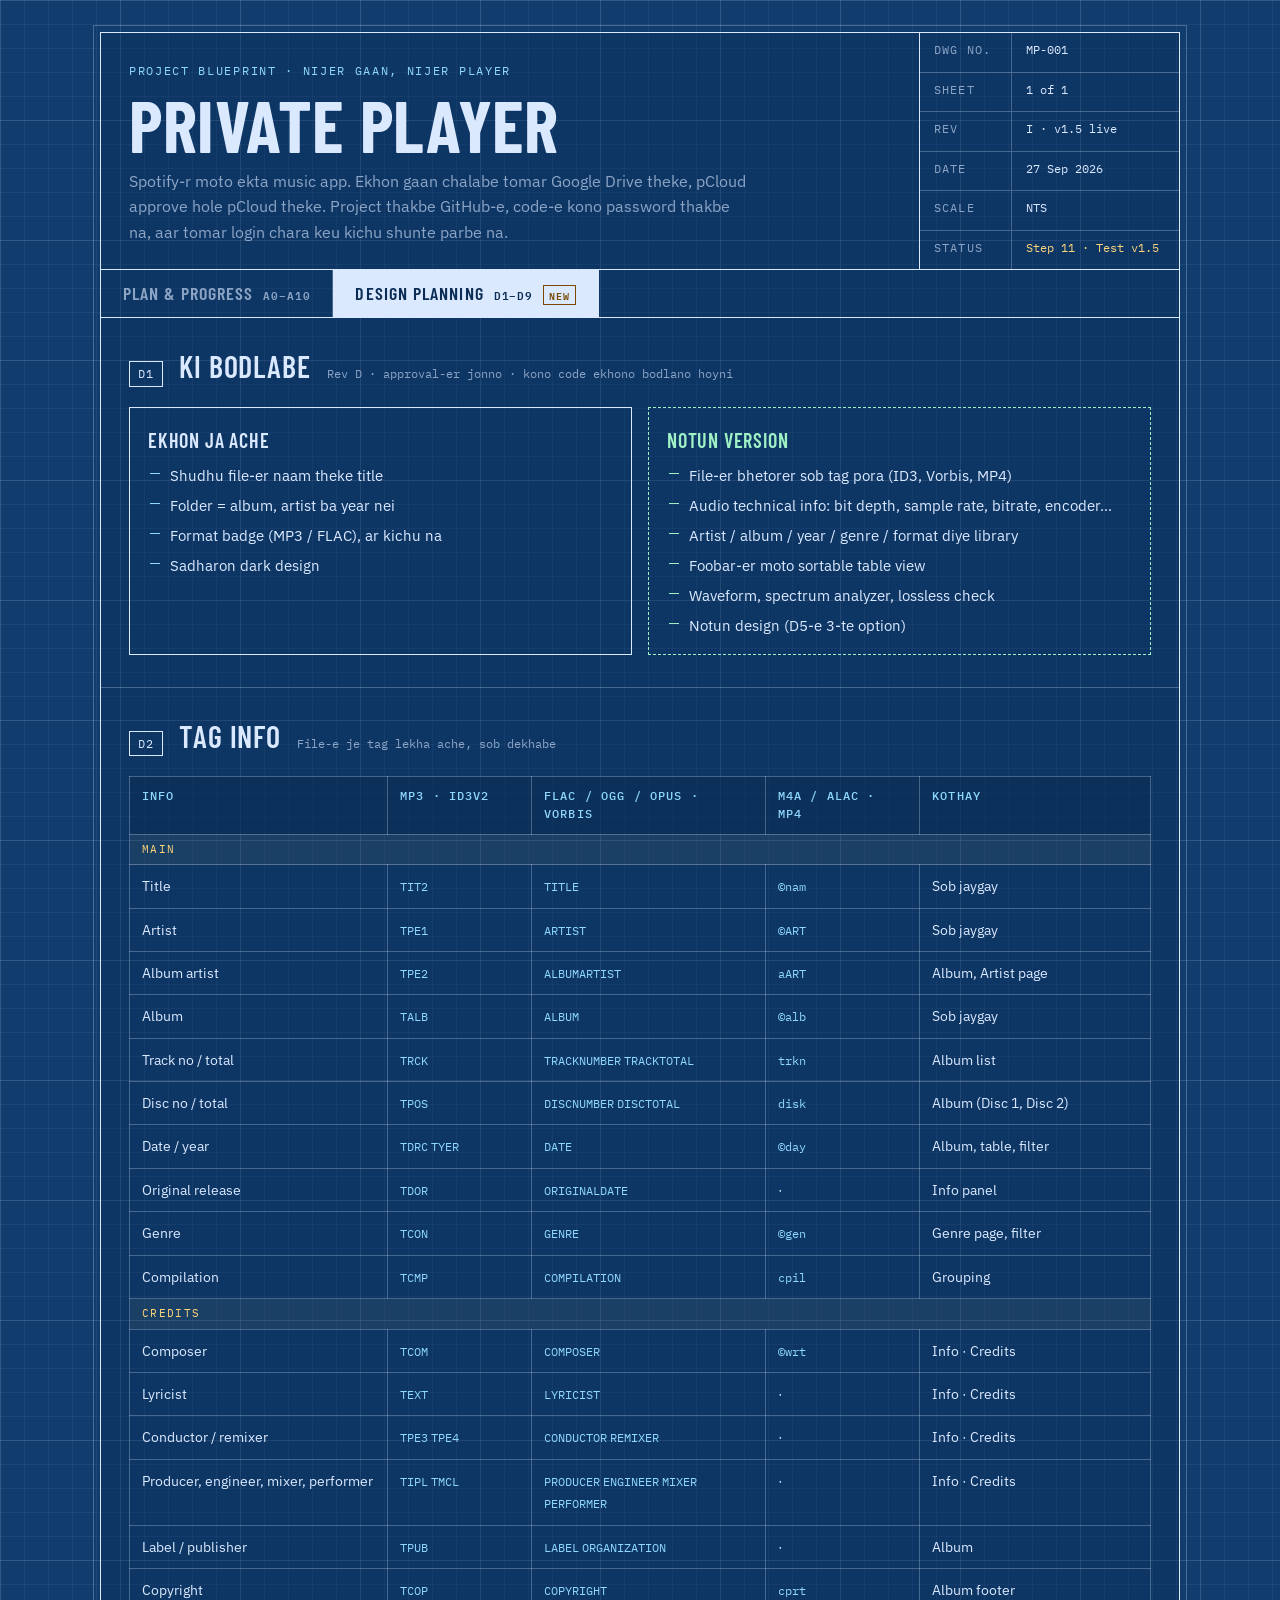
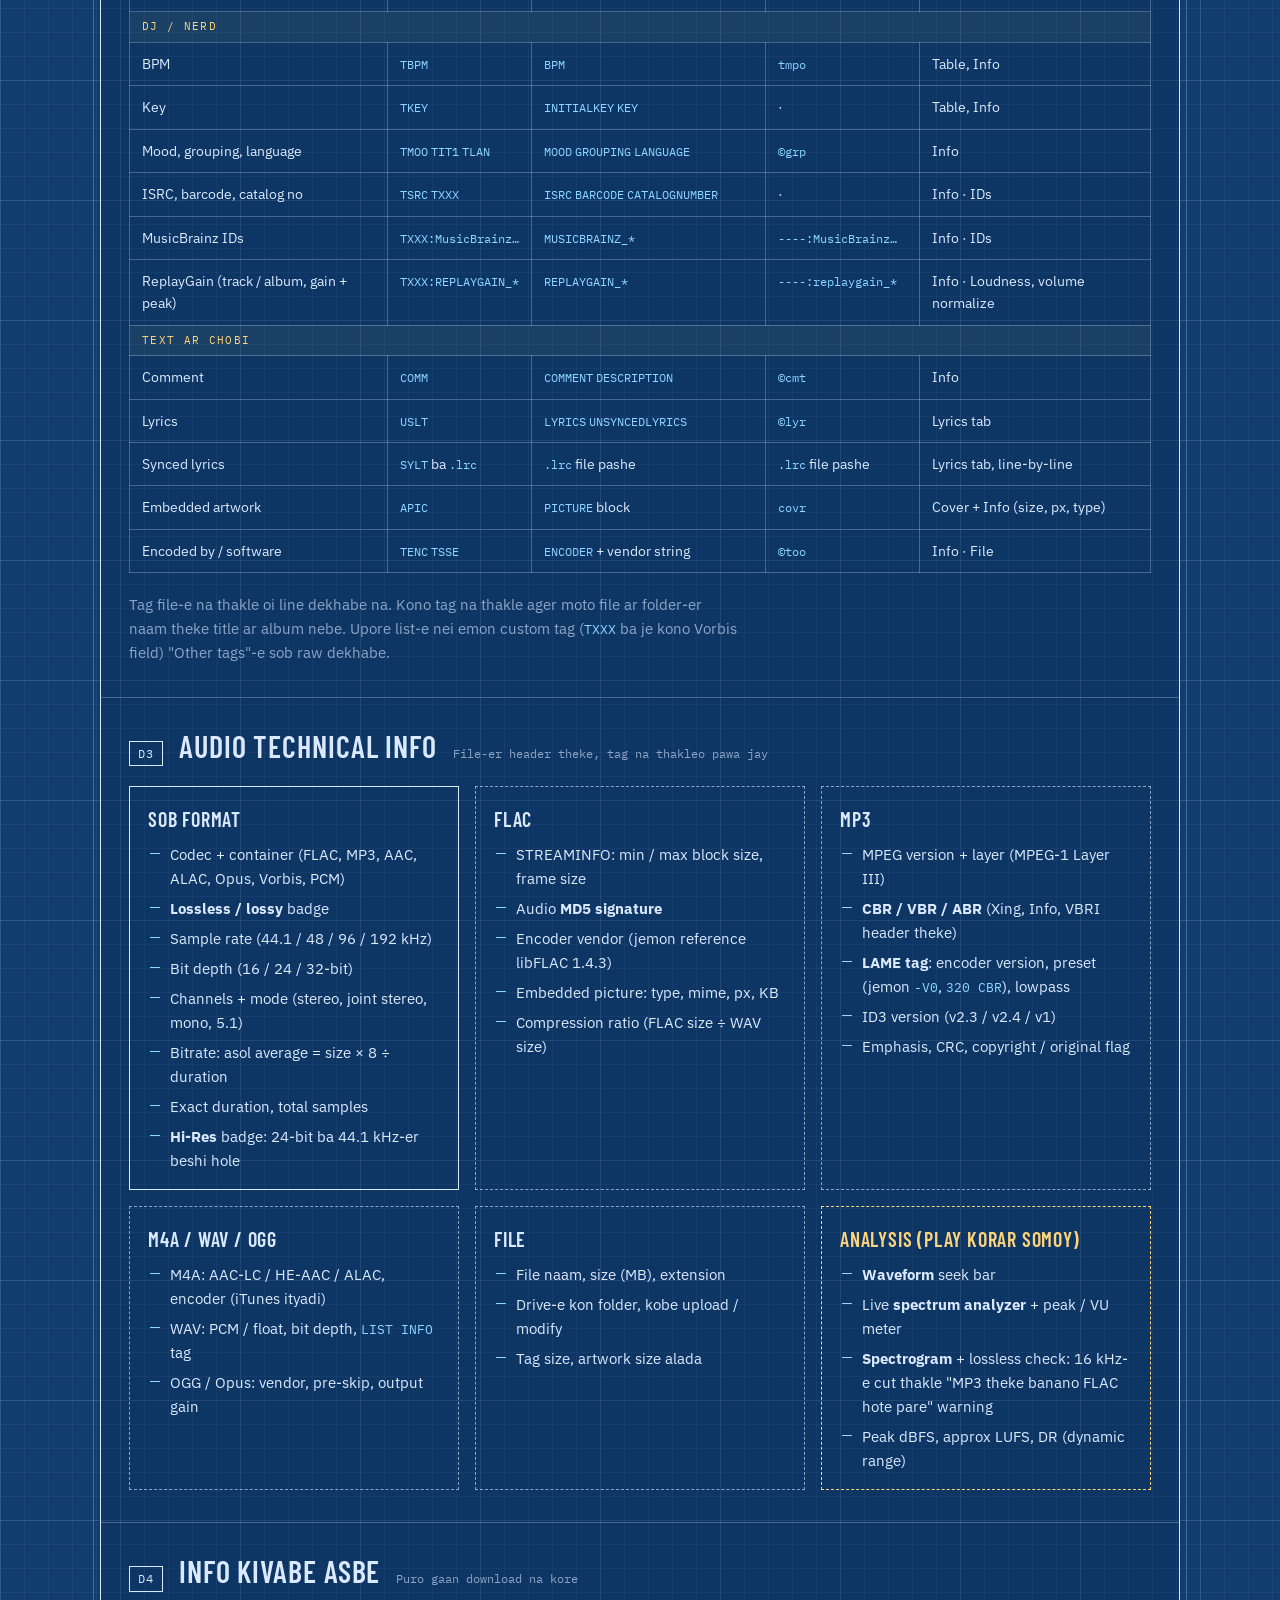
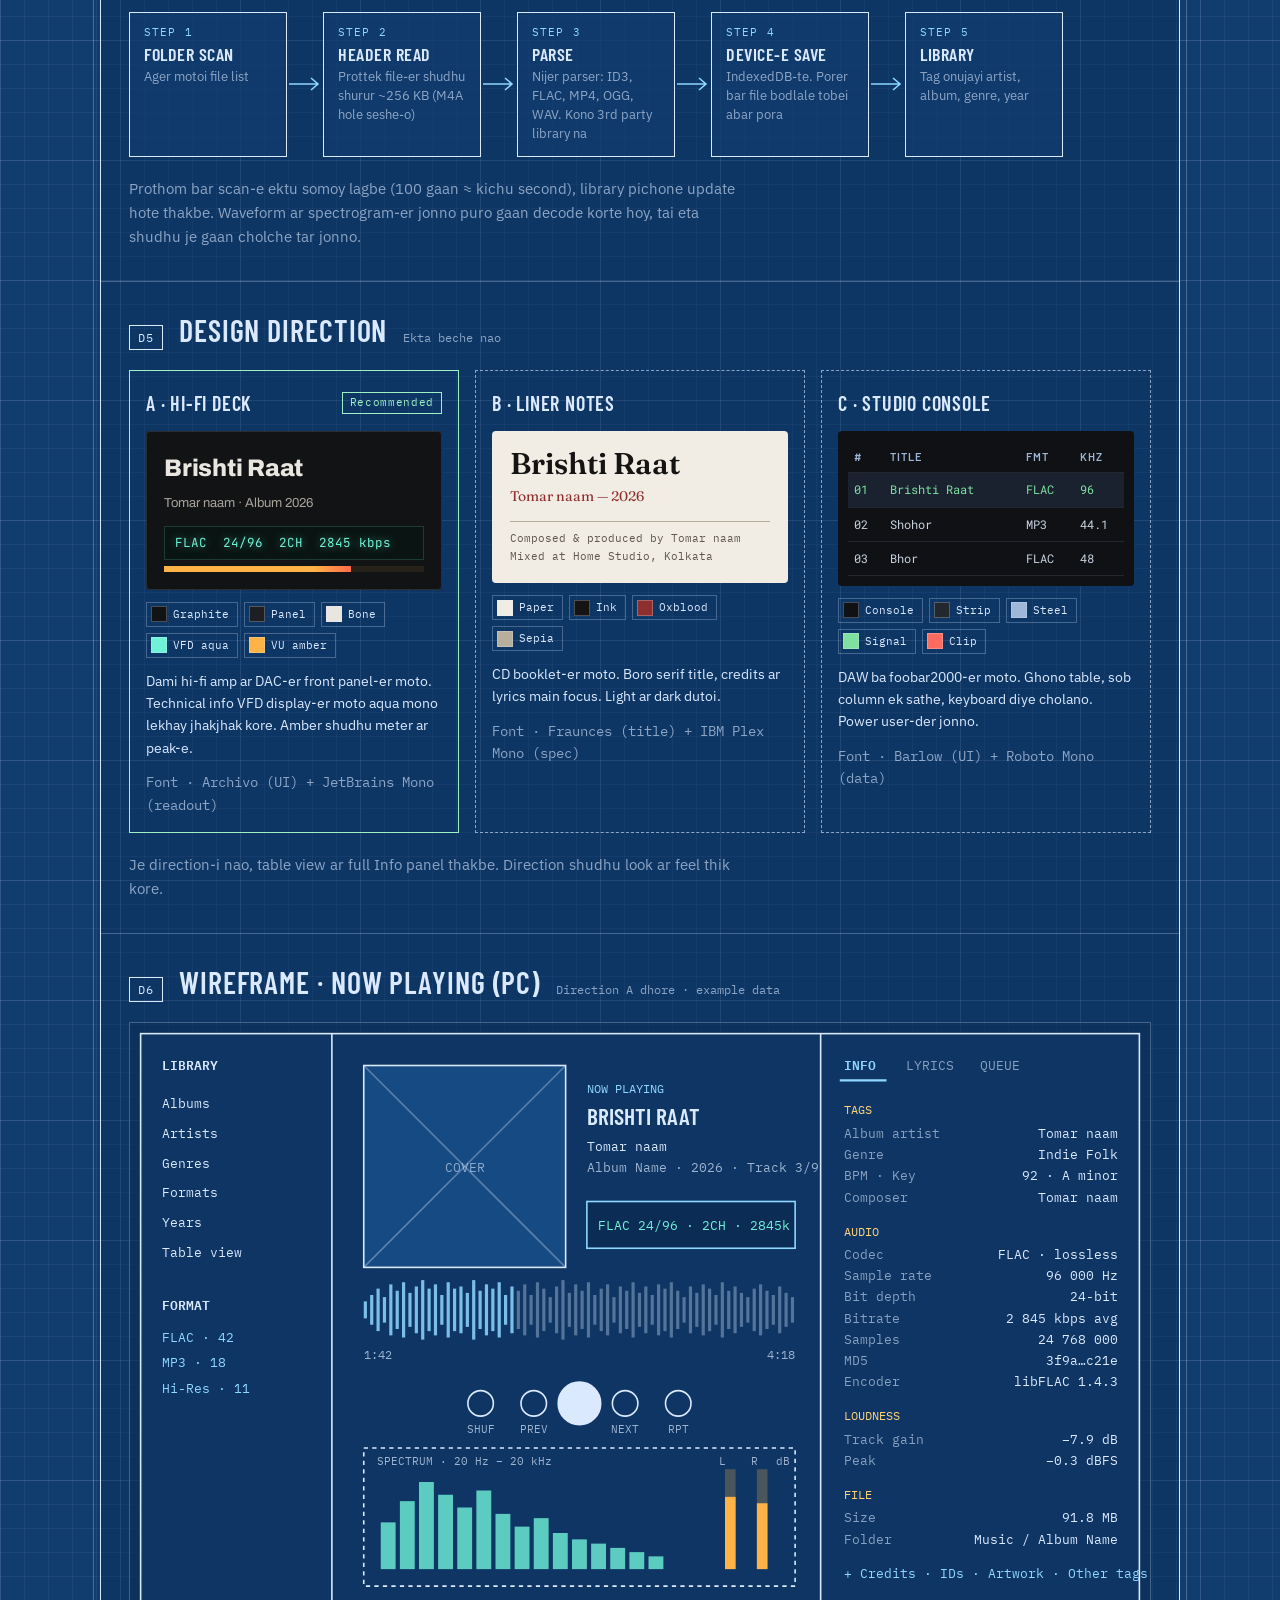
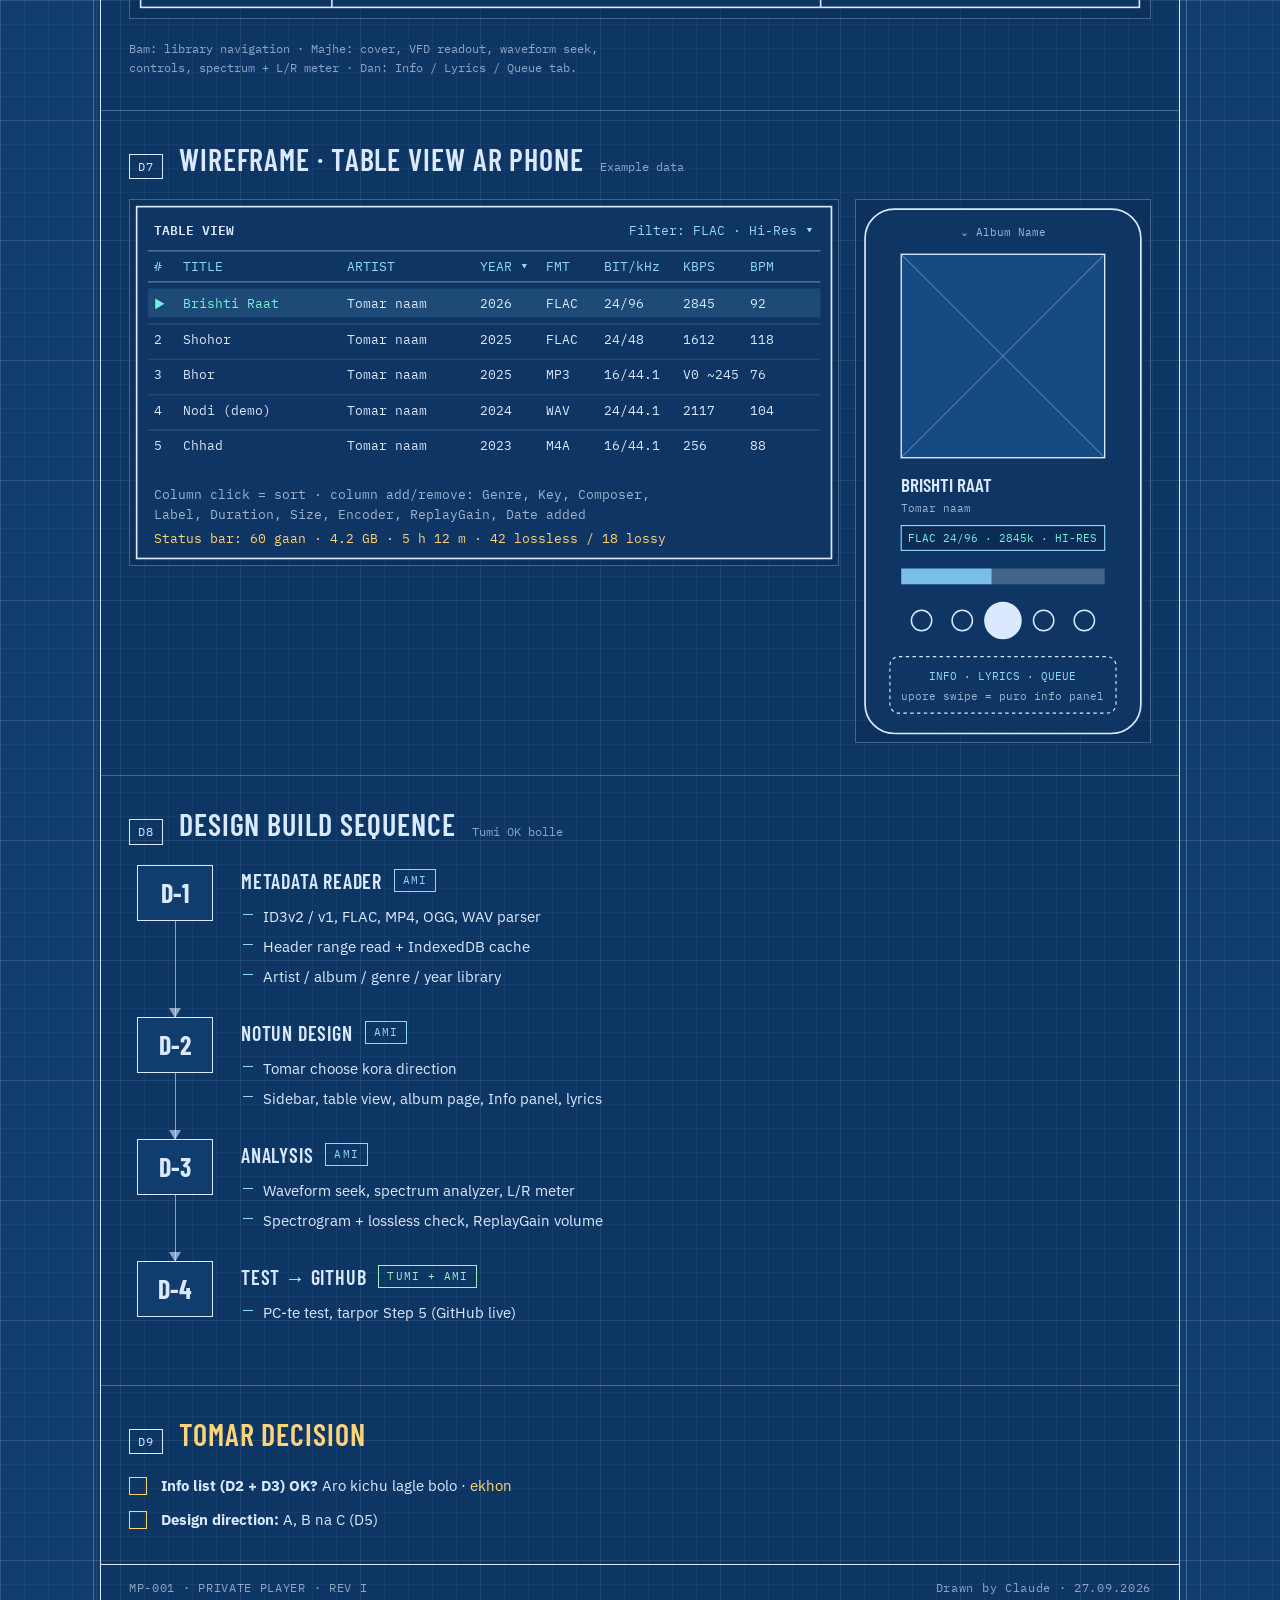
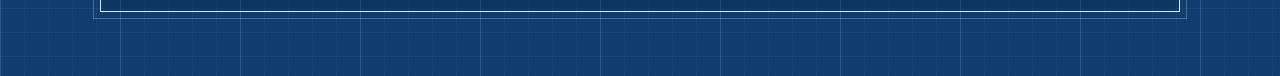
==== commit 1e5aa83f: "v1.5: fix song info and cover, automatic artist merging - Artists that differ by an honorific (Ustad" ====
--- a/reports/blueprint.html
+++ b/reports/blueprint.html
@@ -319,10 +319,10 @@
     <div class="tblock" aria-label="Drawing details">
       <div>Dwg no.</div><div>MP-001</div>
       <div>Sheet</div><div>1 of 1</div>
-      <div>Rev</div><div>H · v1.4 live</div>
+      <div>Rev</div><div>I · v1.5 live</div>
       <div>Date</div><div>27 Sep 2026</div>
       <div>Scale</div><div>NTS</div>
-      <div>Status</div><div class="amber-t">Step 10 · Test v1.4</div>
+      <div>Status</div><div class="amber-t">Step 11 · Test v1.5</div>
     </div>
   </header>
 
@@ -361,11 +361,12 @@
       <li><span class="st done">Tested</span><div class="what"><b>Real files from A:\Music</b><span>15 FLACs parsed (tags, MD5, 2000×2000 covers) · real .lrc format checked · FLAC played from a PC source</span></div><span class="when">27 Sep</span></li>
       <li><span class="st done">Live</span><div class="what"><b>GitHub + Pages</b><span>github.com/nucant/n4cuply · nucant.github.io/n4cuply · commits as nucant (no-reply email) · renamed to N4cuply</span></div><span class="when">27 Sep</span></li>
       <li><span class="st done">Built</span><div class="what"><b>v1.4 · Organize library</b><span>Auto-merge exact duplicate artists and split albums · suggestions for "Ustad …", "&amp; Party", "feat." · missing covers (iTunes) and lyrics (LRCLIB) saved into your folders · fixes synced via n4cuply-library.json in Drive</span></div><span class="when">27 Sep</span></li>
+      <li><span class="st done">Built</span><div class="what"><b>v1.5 · Fix song info &amp; cover</b><span>✨ on every song: iTunes match by name → title, artist, album, year, genre, track no, cover · batch auto-fix (sure matches only) in Organize · artists auto-merged ("Ustad …", "&amp; Party") · edits saved in n4cuply-library.json, audio files untouched</span></div><span class="when">27 Sep</span></li>
       <li><span class="st drop">Dropped</span><div class="what"><b>Apps Script version</b><span>Try korechilam, GitHub beche neyay bondho</span></div><span class="when">27 Sep</span></li>
     </ul>
     <p class="tracker-sub">Ekhon cholche</p>
     <ul class="tracker">
-      <li class="now"><span class="st now">Your turn</span><div class="what"><b>Step 10 · Test v1.4 on the live site</b><span>nucant.github.io/n4cuply → Organize → Fix everything</span></div><span class="when">Now</span></li>
+      <li class="now"><span class="st now">Your turn</span><div class="what"><b>Step 11 · Test v1.5</b><span>Artists tab (duplicates gone?), ✨ on a song, Organize → Song info → Fix</span></div><span class="when">Now</span></li>
       <li><span class="st wait">Waiting</span><div class="what"><b>pCloud app approval</b><span>Request submit, pCloud-er uttorer opekkhay</span></div><span class="when">pCloud</span></li>
     </ul>
     <p class="tracker-sub">Porer dhap (ek ek kore)</p>
@@ -696,7 +697,9 @@
       <li><span><b>Step 6 · Design</b> · <span style="color:var(--mint)">BitChord style ✓</span></span></li>
       <li><span><b>Step 7 · Design feedback</b> · <span style="color:var(--mint)">done ✓</span></span></li>
       <li><span><b>Step 8 · v1.2 feedback</b> · <span style="color:var(--mint)">done ✓</span></span></li>
-      <li><span><b>Step 9 · Test v1.3</b> · <span class="amber-t">now</span></span></li>
+      <li><span><b>Step 9 · v1.3 + GitHub live</b> · <span style="color:var(--mint)">done ✓</span></span></li>
+      <li><span><b>Step 10 · v1.4</b> · <span style="color:var(--mint)">done ✓</span></span></li>
+      <li><span><b>Step 11 · Test v1.5</b> · <span class="amber-t">now</span></span></li>
       <li><span><b>Step 5 · GitHub repo</b></span></li>
     </ul>
   </section>
@@ -1074,7 +1077,7 @@
   </div>
 
   <footer class="foot">
-    <span>MP-001 · PRIVATE PLAYER · REV H</span>
+    <span>MP-001 · PRIVATE PLAYER · REV I</span>
     <span>Drawn by Claude · 27.09.2026</span>
   </footer>
 </main>
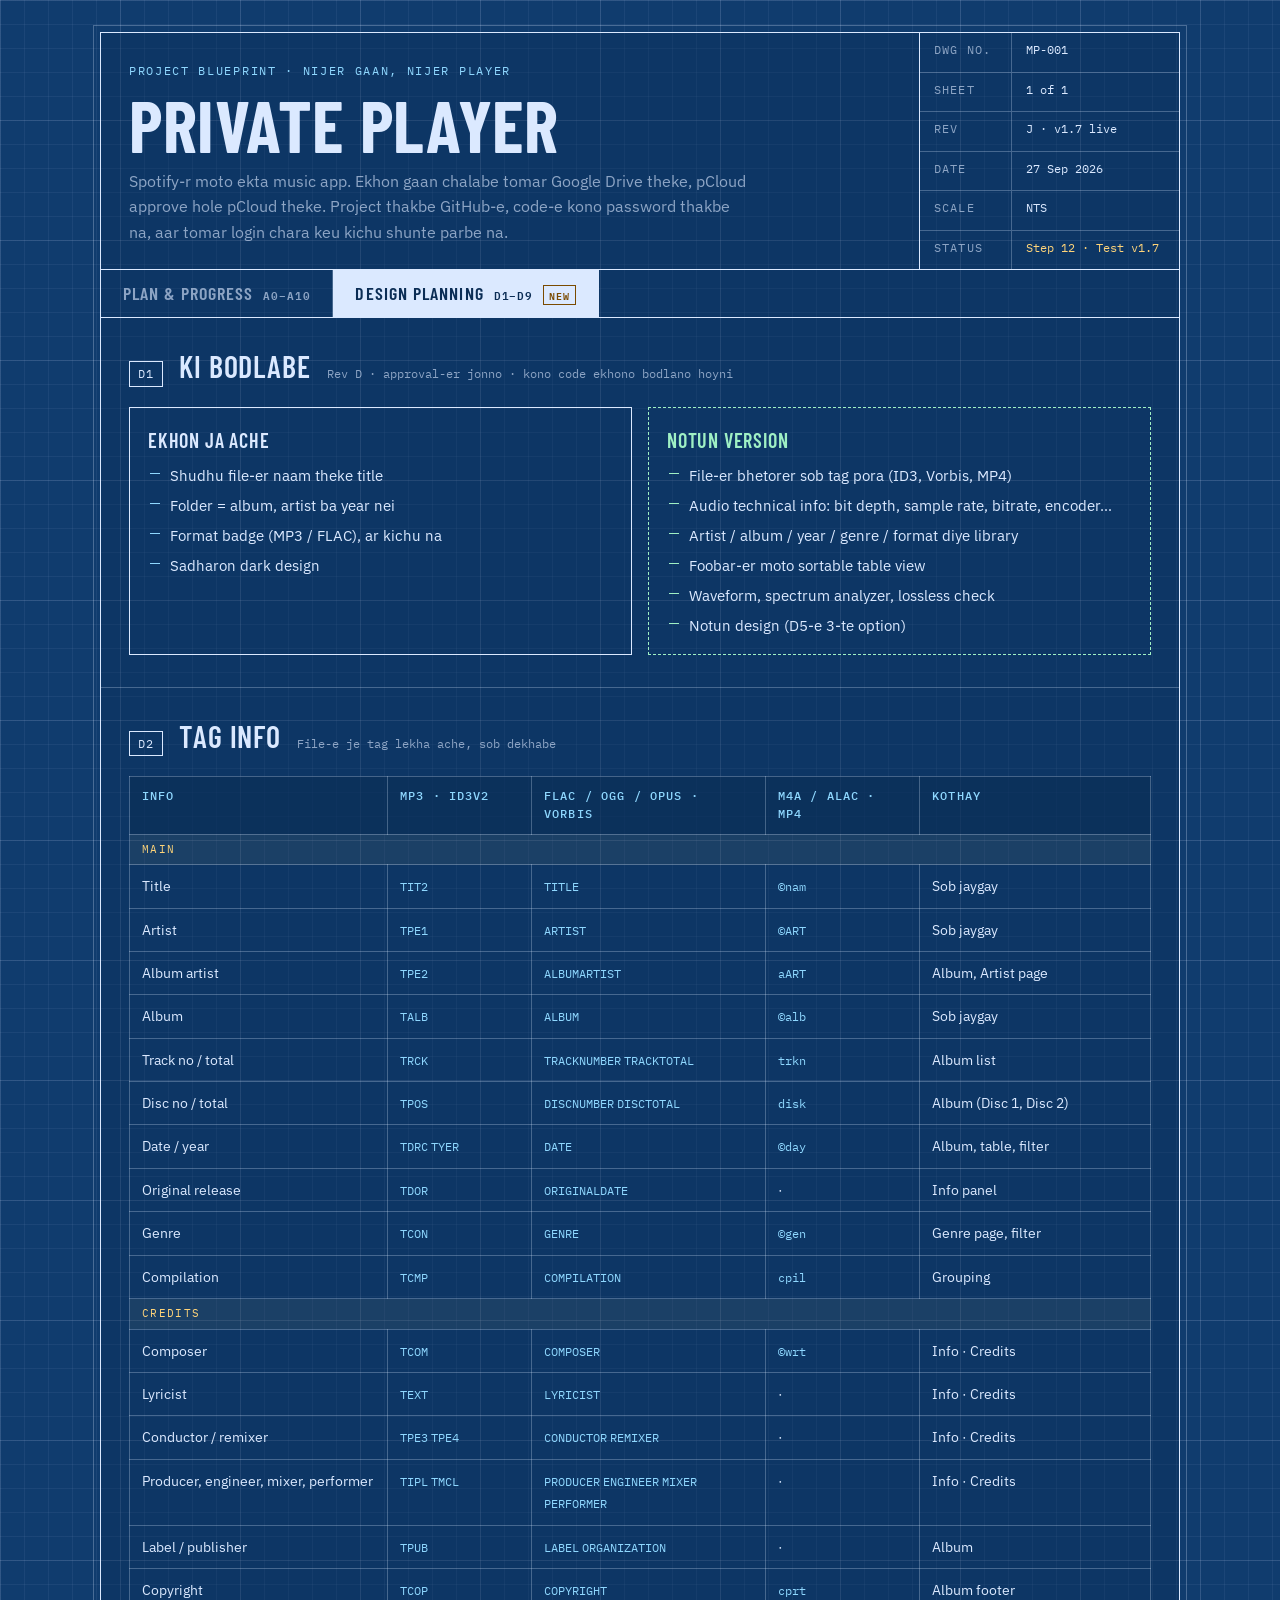
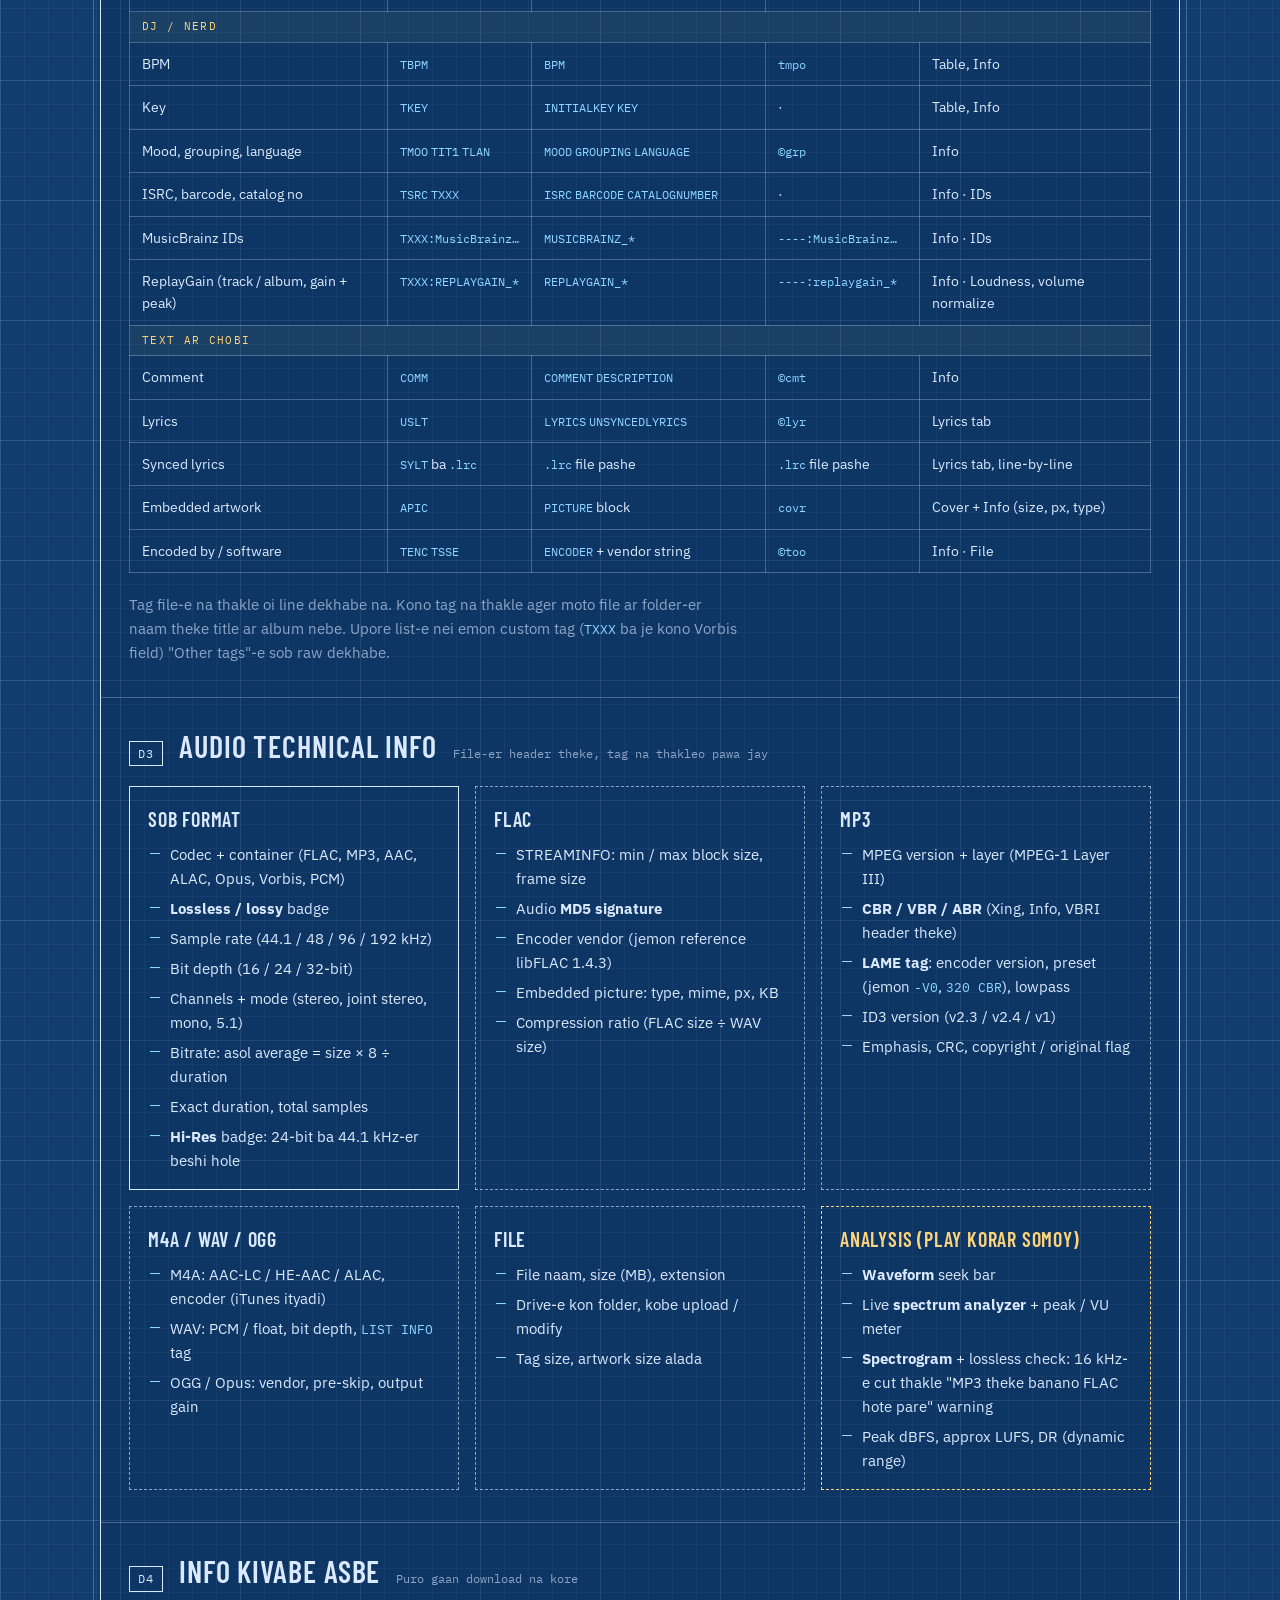
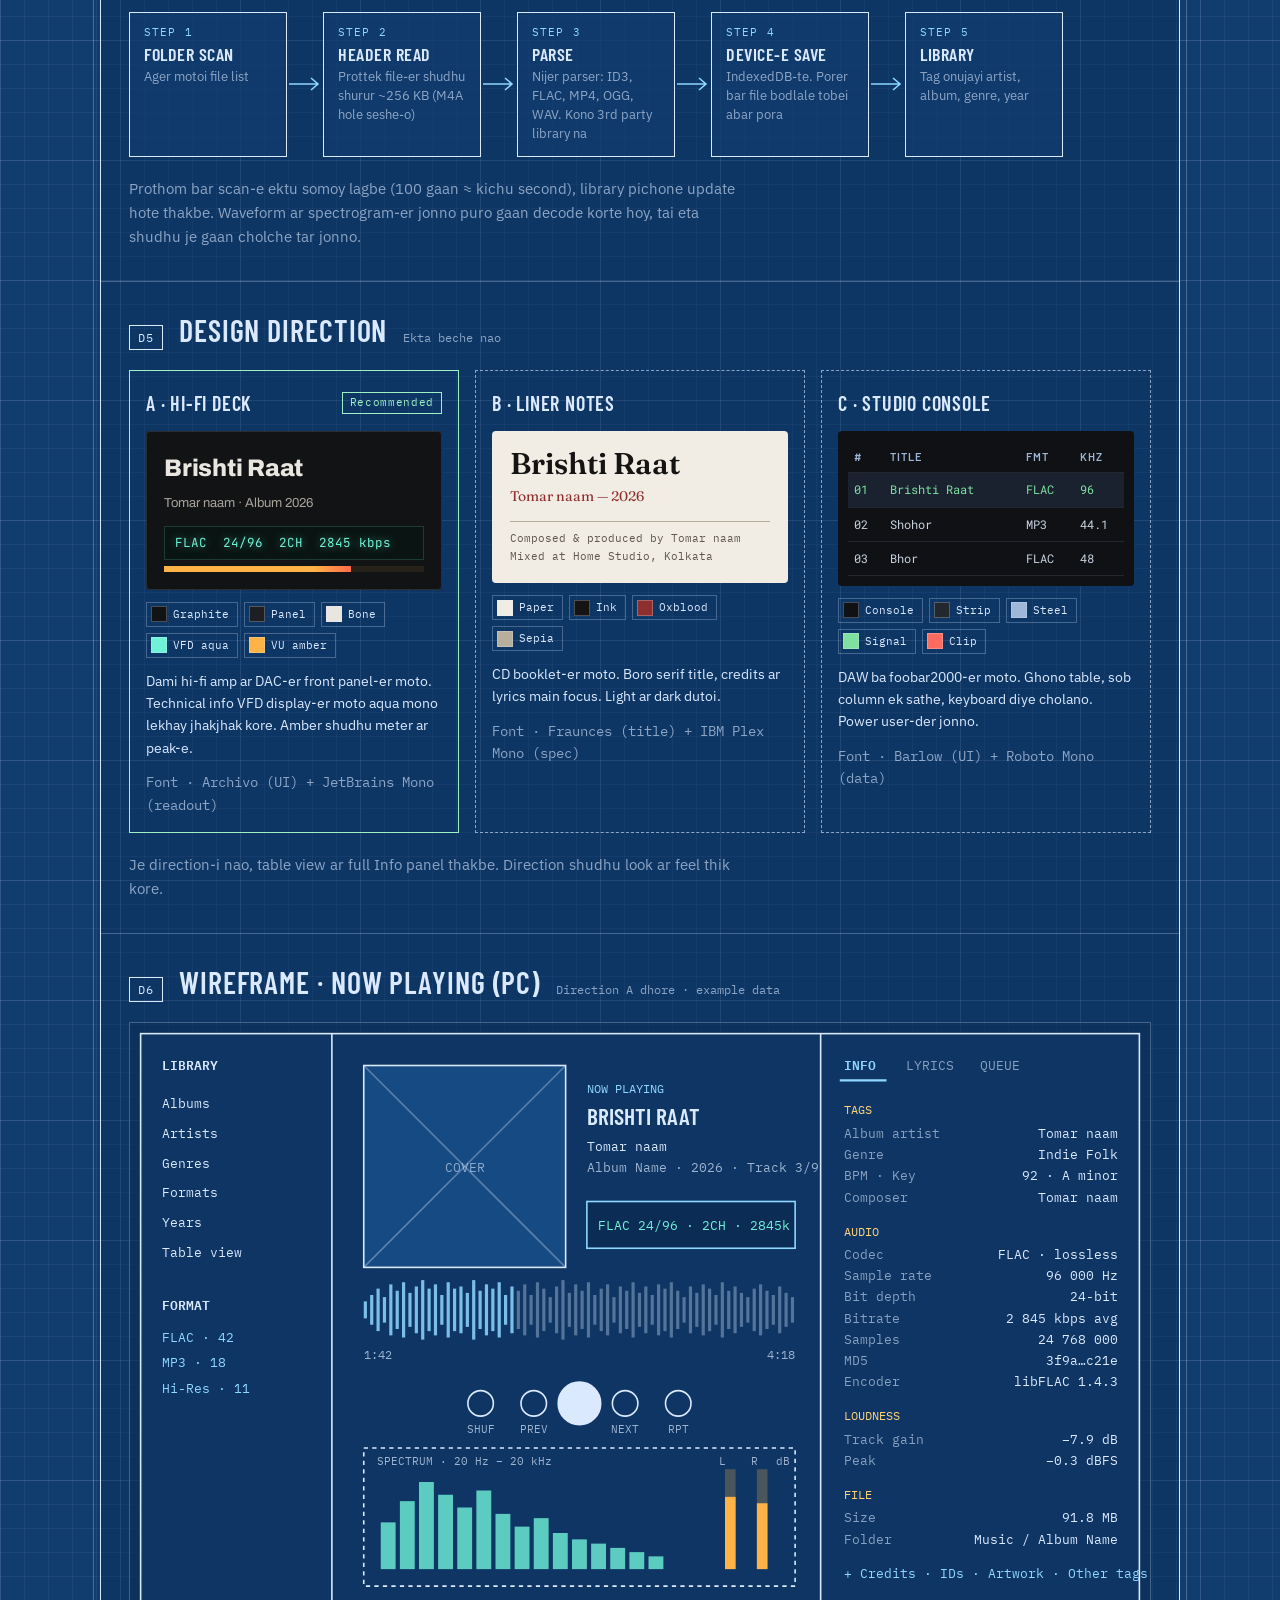
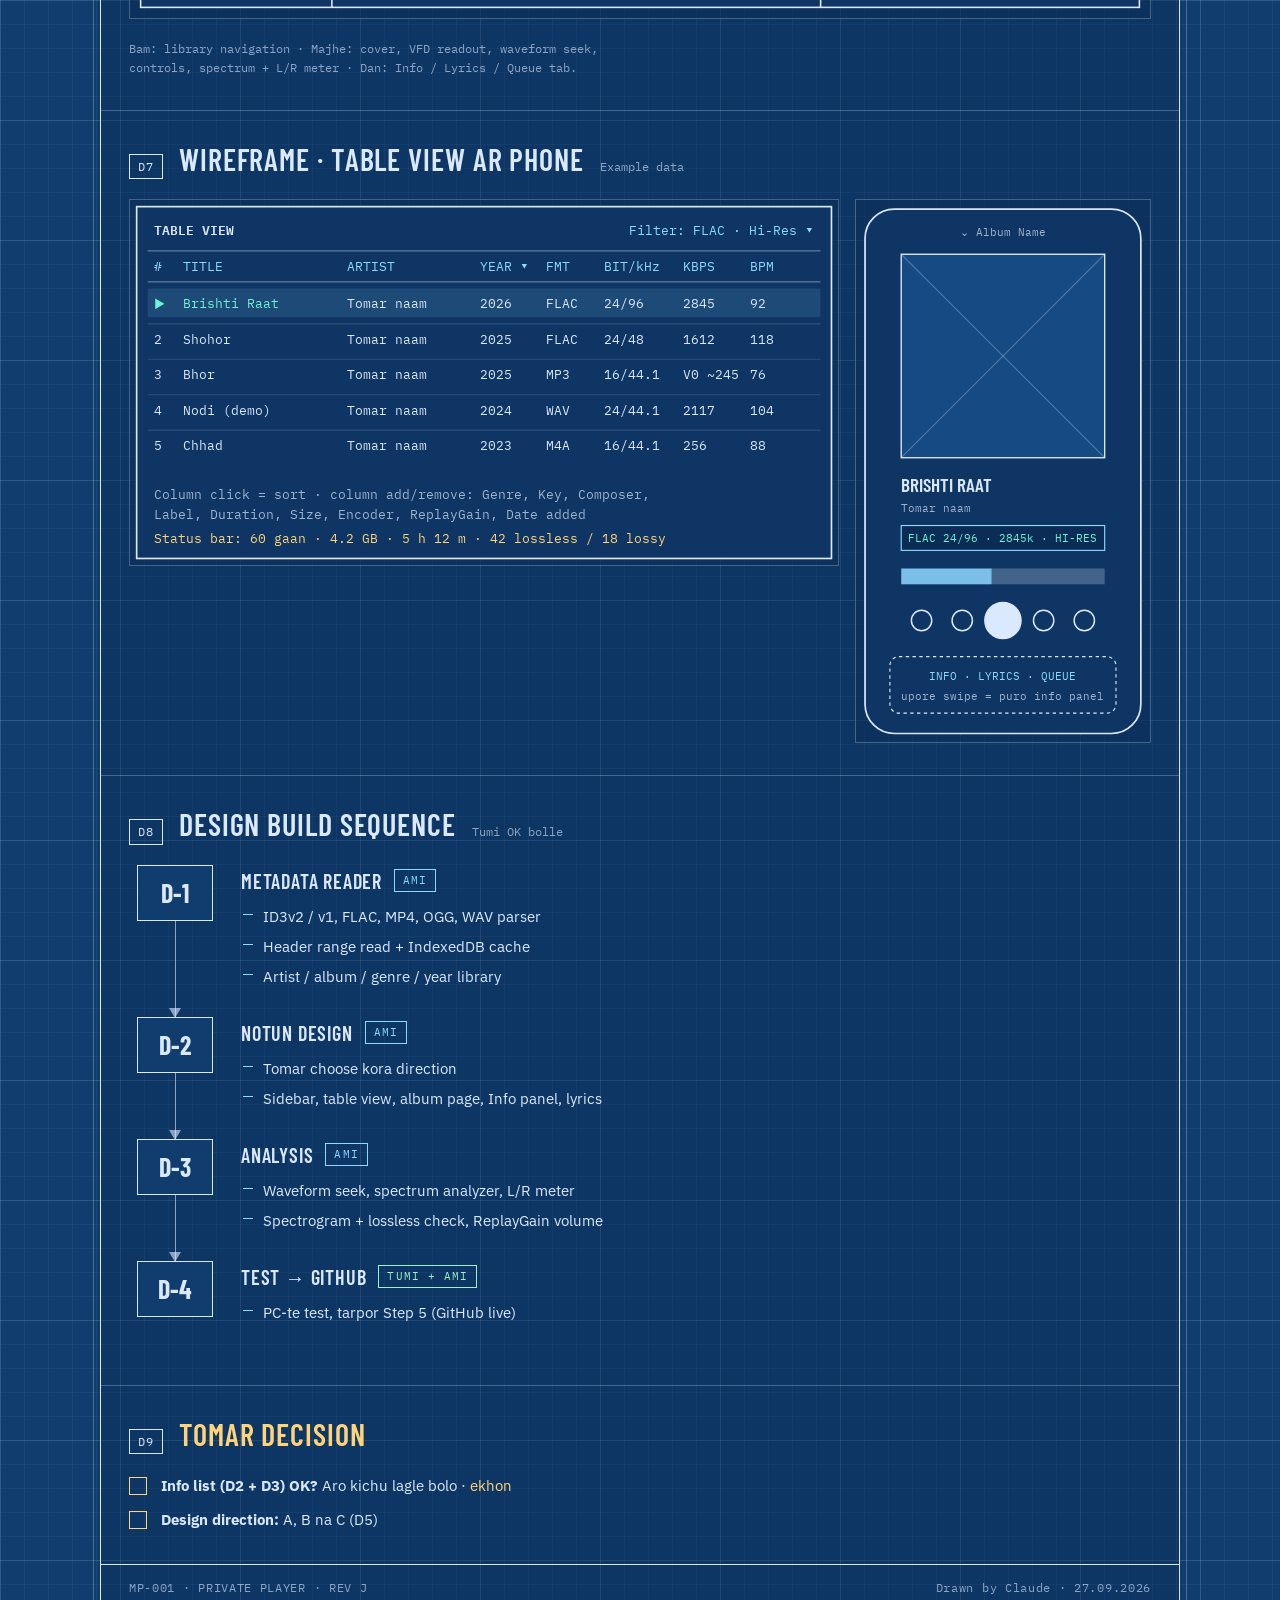
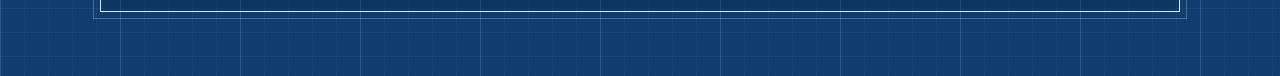
==== commit 8927f83c: "v1.7: crossfade, sleep timer, playlists, song menu, audio analysis - Two-deck player: next song prep" ====
--- a/reports/blueprint.html
+++ b/reports/blueprint.html
@@ -319,10 +319,10 @@
     <div class="tblock" aria-label="Drawing details">
       <div>Dwg no.</div><div>MP-001</div>
       <div>Sheet</div><div>1 of 1</div>
-      <div>Rev</div><div>I · v1.5 live</div>
+      <div>Rev</div><div>J · v1.7 live</div>
       <div>Date</div><div>27 Sep 2026</div>
       <div>Scale</div><div>NTS</div>
-      <div>Status</div><div class="amber-t">Step 11 · Test v1.5</div>
+      <div>Status</div><div class="amber-t">Step 12 · Test v1.7</div>
     </div>
   </header>
 
@@ -362,11 +362,13 @@
       <li><span class="st done">Live</span><div class="what"><b>GitHub + Pages</b><span>github.com/nucant/n4cuply · nucant.github.io/n4cuply · commits as nucant (no-reply email) · renamed to N4cuply</span></div><span class="when">27 Sep</span></li>
       <li><span class="st done">Built</span><div class="what"><b>v1.4 · Organize library</b><span>Auto-merge exact duplicate artists and split albums · suggestions for "Ustad …", "&amp; Party", "feat." · missing covers (iTunes) and lyrics (LRCLIB) saved into your folders · fixes synced via n4cuply-library.json in Drive</span></div><span class="when">27 Sep</span></li>
       <li><span class="st done">Built</span><div class="what"><b>v1.5 · Fix song info &amp; cover</b><span>✨ on every song: iTunes match by name → title, artist, album, year, genre, track no, cover · batch auto-fix (sure matches only) in Organize · artists auto-merged ("Ustad …", "&amp; Party") · edits saved in n4cuply-library.json, audio files untouched</span></div><span class="when">27 Sep</span></li>
+      <li><span class="st done">Built</span><div class="what"><b>v1.6 · Edit into files + artist profiles</b><span>Edit info form · tags and covers written into FLAC/MP3 (audio verified unchanged) · Wikipedia artist photo &amp; bio · high-quality images · tap-to-renew sign-in on phones</span></div><span class="when">27 Sep</span></li>
+      <li><span class="st done">Built</span><div class="what"><b>v1.7 · Own research features</b><span>Crossfade + gapless (two-deck player) · sleep timer · liked songs &amp; playlists (synced) · song menu: play next / add to queue · home shelves · audio analysis with lossless check</span></div><span class="when">27 Sep</span></li>
       <li><span class="st drop">Dropped</span><div class="what"><b>Apps Script version</b><span>Try korechilam, GitHub beche neyay bondho</span></div><span class="when">27 Sep</span></li>
     </ul>
     <p class="tracker-sub">Ekhon cholche</p>
     <ul class="tracker">
-      <li class="now"><span class="st now">Your turn</span><div class="what"><b>Step 11 · Test v1.5</b><span>Artists tab (duplicates gone?), ✨ on a song, Organize → Song info → Fix</span></div><span class="when">Now</span></li>
+      <li class="now"><span class="st now">Your turn</span><div class="what"><b>Step 12 · Test v1.7</b><span>Edit a song, artist pages, ♥ and playlists, crossfade in Settings, sleep timer, Song info → Analyze</span></div><span class="when">Now</span></li>
       <li><span class="st wait">Waiting</span><div class="what"><b>pCloud app approval</b><span>Request submit, pCloud-er uttorer opekkhay</span></div><span class="when">pCloud</span></li>
     </ul>
     <p class="tracker-sub">Porer dhap (ek ek kore)</p>
@@ -699,7 +701,8 @@
       <li><span><b>Step 8 · v1.2 feedback</b> · <span style="color:var(--mint)">done ✓</span></span></li>
       <li><span><b>Step 9 · v1.3 + GitHub live</b> · <span style="color:var(--mint)">done ✓</span></span></li>
       <li><span><b>Step 10 · v1.4</b> · <span style="color:var(--mint)">done ✓</span></span></li>
-      <li><span><b>Step 11 · Test v1.5</b> · <span class="amber-t">now</span></span></li>
+      <li><span><b>Step 11 · v1.5 / v1.6</b> · <span style="color:var(--mint)">done ✓</span></span></li>
+      <li><span><b>Step 12 · Test v1.7</b> · <span class="amber-t">now</span></span></li>
       <li><span><b>Step 5 · GitHub repo</b></span></li>
     </ul>
   </section>
@@ -1077,7 +1080,7 @@
   </div>
 
   <footer class="foot">
-    <span>MP-001 · PRIVATE PLAYER · REV I</span>
+    <span>MP-001 · PRIVATE PLAYER · REV J</span>
     <span>Drawn by Claude · 27.09.2026</span>
   </footer>
 </main>
